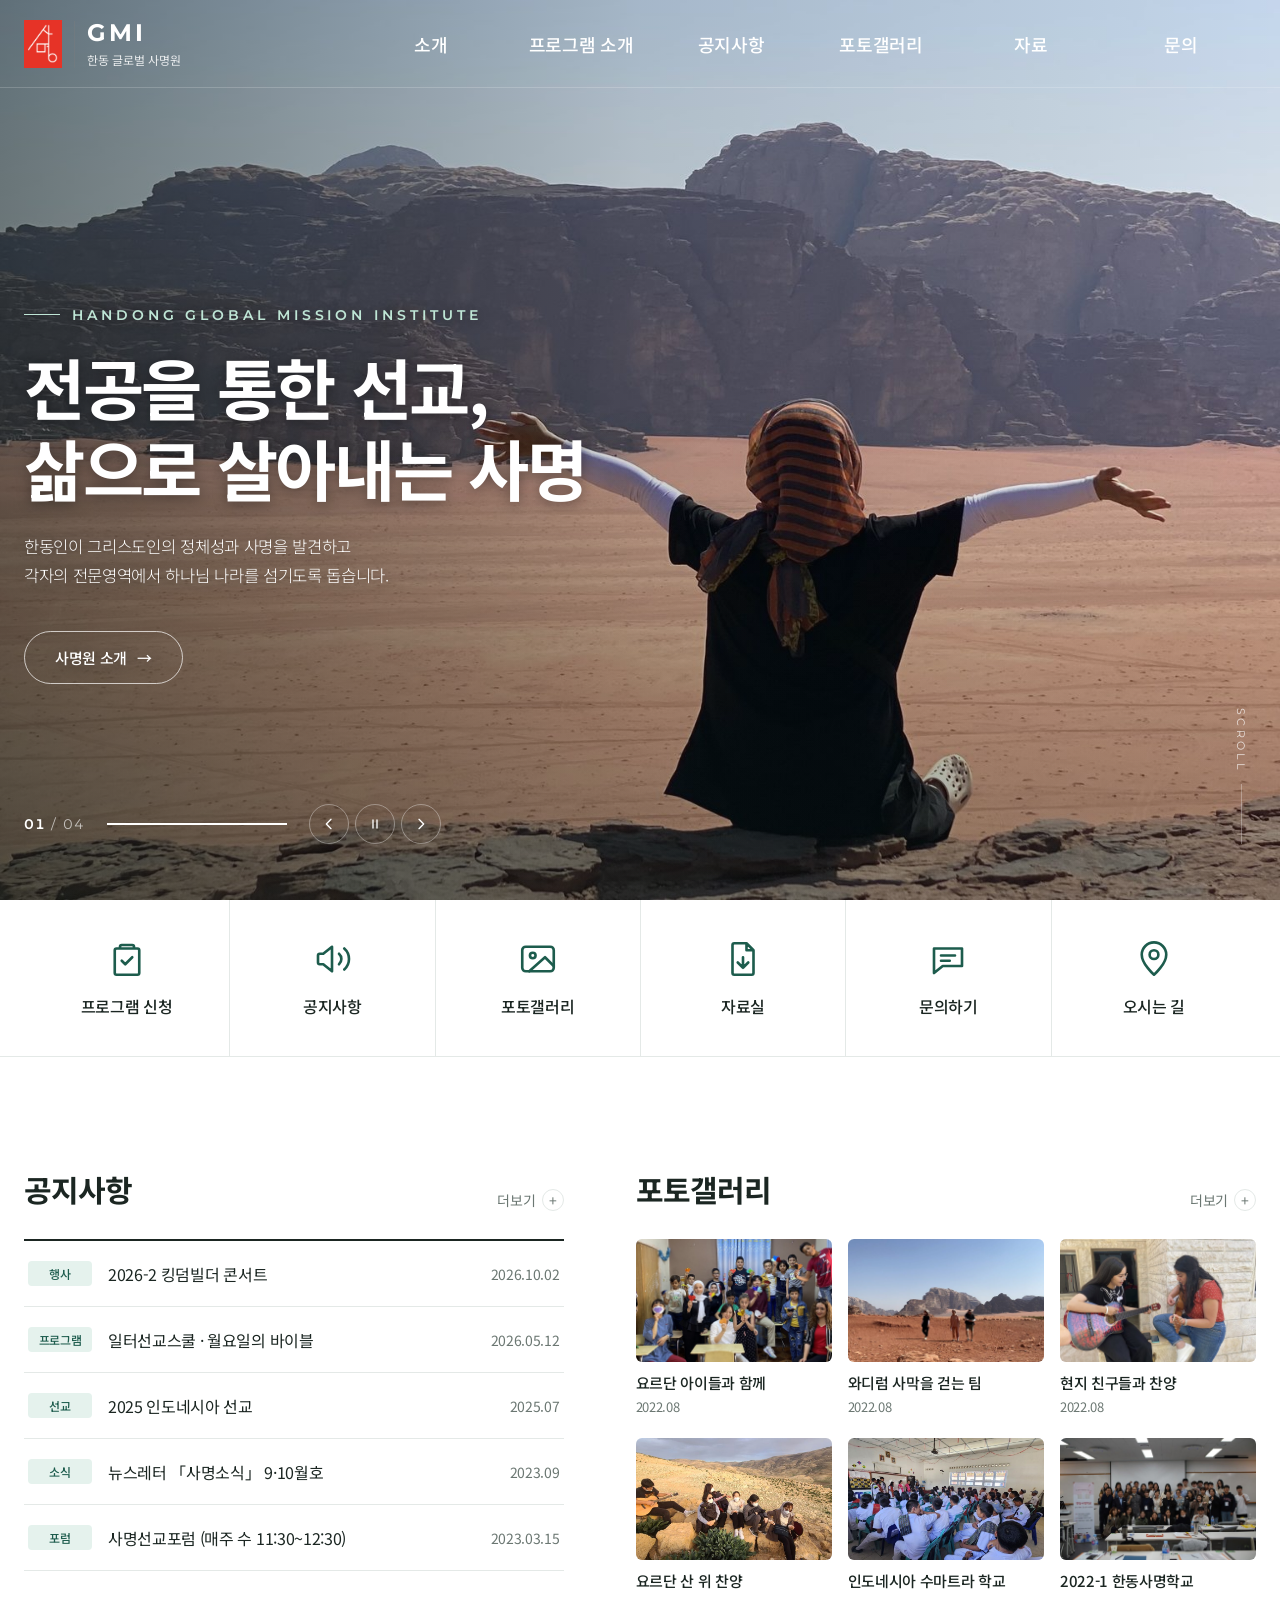
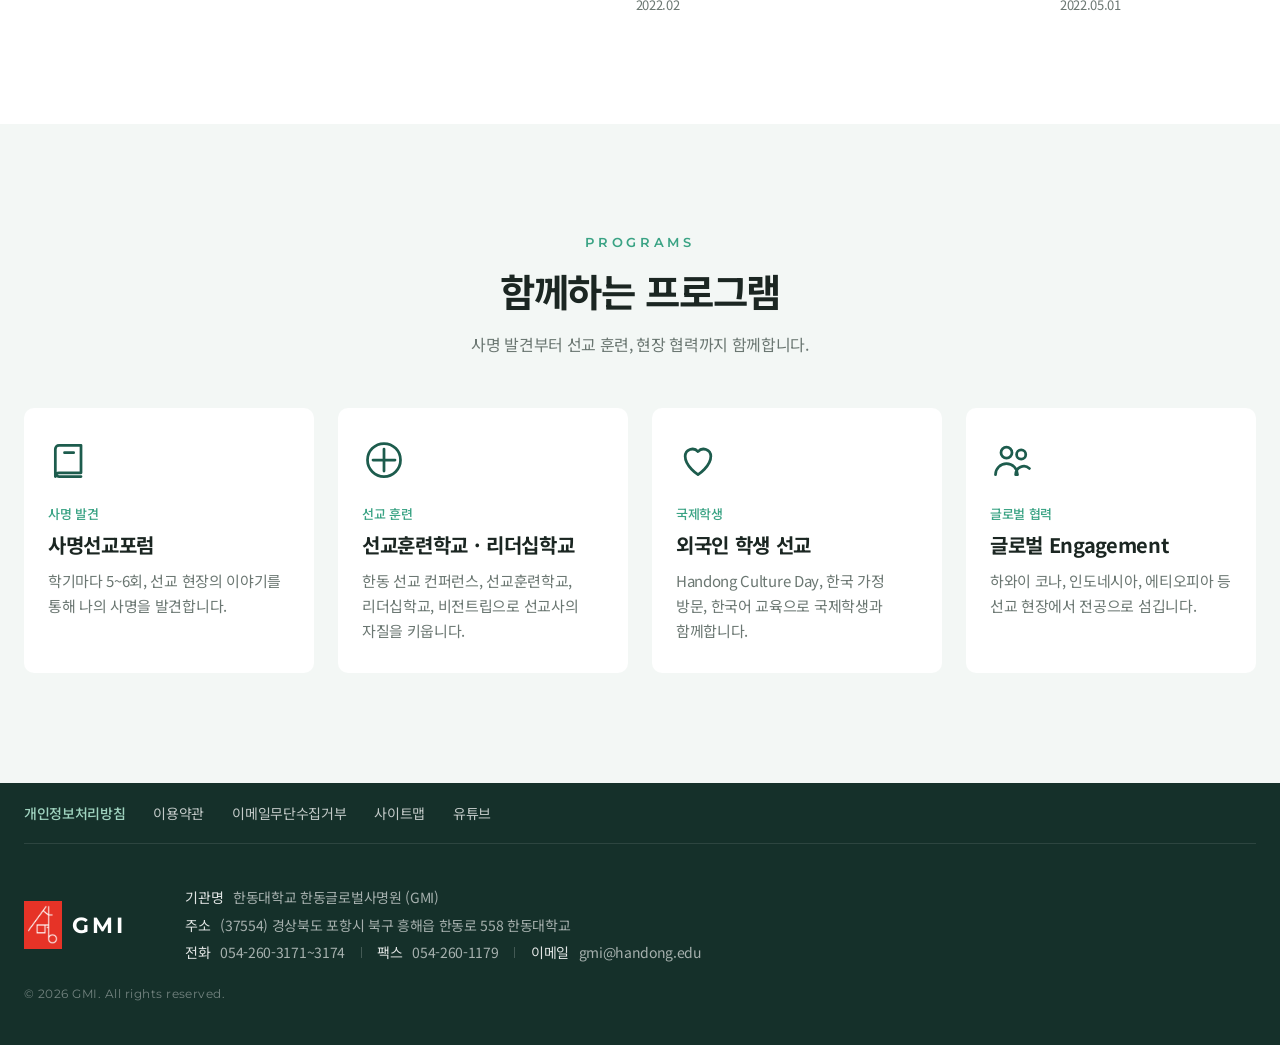
==== index.html @ 15f45683 "포토갤러리에 다양한 활동 사진 추가 - 새 앨범 7개: 2022 사명선교포럼(요르단·케냐·우크라이나 회차), 미션커피 오픈,   업무제휴 협약식, 한동순교자 기념공간 개관식, 제1" ====
<!DOCTYPE html>
<html lang="ko">
<head>
  <meta charset="UTF-8" />
  <meta name="viewport" content="width=device-width, initial-scale=1.0" />
  <title>한동 글로벌 사명원 GMI</title>
  <link rel="preconnect" href="https://fonts.googleapis.com" />
  <link href="https://fonts.googleapis.com/css2?family=Montserrat:wght@500;600;700&family=Noto+Sans+KR:wght@300;400;500;700;900&display=swap" rel="stylesheet" />
  <link rel="icon" type="image/png" href="images/favicon.png" />
  <link rel="stylesheet" href="css/style.css" />
</head>
<body>
  <!-- ===== 상단 헤더 / 메뉴 ===== -->
  <header class="header" id="header">
    <div class="inner header-inner">
      <a href="index.html" class="logo">
        <img class="logo-mark" src="images/logo.png" alt="GMI 로고" />
        <span class="logo-text">
          <strong>GMI</strong>
          <small>한동 글로벌 사명원</small>
        </span>
      </a>

      <nav class="gnb" id="gnb" aria-label="주 메뉴">
        <ul class="gnb-list">
          <li><a href="about.html">소개</a>
            <ul class="sub">
              <li><a href="about.html#greeting">인사말</a></li>
              <li><a href="about.html#purpose">GMI 목적</a></li>
              <li><a href="about.html#activity">GMI 활동</a></li>
              <li><a href="about.html#location">오시는 길</a></li>
            </ul>
          </li>
          <li><a href="index.html#programs">프로그램 소개</a>
            <ul class="sub">
              <li><a href="index.html#programs">프로그램 안내</a></li>
              <li><a href="#">연간 일정</a></li>
              <li><a href="#">신청 방법</a></li>
            </ul>
          </li>
          <li><a href="index.html#notice">공지사항</a>
            <ul class="sub">
              <li><a href="index.html#notice">공지사항</a></li>
              <li><a href="#">소식</a></li>
            </ul>
          </li>
          <li><a href="gallery.html">포토갤러리</a>
            <ul class="sub">
              <li><a href="gallery.html#field">선교 현장</a></li>
              <li><a href="gallery.html#school">훈련·학교</a></li>
              <li><a href="gallery.html#forum">포럼</a></li>
              <li><a href="gallery.html#event">행사·협력</a></li>
            </ul>
          </li>
          <li><a href="#">자료</a>
            <ul class="sub">
              <li><a href="#">자료실</a></li>
              <li><a href="#">서식 다운로드</a></li>
            </ul>
          </li>
          <li><a href="index.html#contact">문의</a>
            <ul class="sub">
              <li><a href="#">자주 묻는 질문</a></li>
              <li><a href="index.html#contact">문의하기</a></li>
            </ul>
          </li>
        </ul>
      </nav>

      <button class="menu-btn" id="menuBtn" aria-label="메뉴 열기" aria-expanded="false">
        <span></span><span></span><span></span>
      </button>
    </div>

    <!-- 메뉴에 마우스를 올리면 펼쳐지는 흰 배경 + 왼쪽 안내 문구 -->
    <div class="mega-bg">
      <div class="inner mega-inner">
        <div class="mega-intro">
          <p class="mega-eyebrow">GMI</p>
          <p class="mega-title">함께하는 공간,<br />함께 자라는 사람들</p>
        </div>
      </div>
    </div>
  </header>

  <!-- ===== 메인 슬라이드 =====
       사진을 바꾸려면 images/photos 폴더에 사진을 넣고
       data-bg 값을 사진 경로로 바꿔주세요. (예: images/photos/photo1.jpg)
       슬라이드를 추가하려면 <div class="slide"> ... </div> 블록을 복사하면 됩니다. -->
  <section class="hero" id="hero" aria-label="메인 이미지">
    <div class="slide active" data-bg="images/photos/hero-jordan-wadirum.jpg">
      <div class="inner slide-text">
        <p class="eyebrow">Handong Global Mission Institute</p>
        <h1>전공을 통한 선교,<br />삶으로 살아내는 사명</h1>
        <p class="lead">한동인이 그리스도인의 정체성과 사명을 발견하고 <br />각자의 전문영역에서 하나님 나라를 섬기도록 돕습니다.</p>
        <a href="about.html" class="btn">사명원 소개</a>
      </div>
    </div>
    <div class="slide" data-bg="images/photos/hero-jordan-deadsea.jpg">
      <div class="inner slide-text">
        <p class="eyebrow">Vision Trip</p>
        <h1>열방을 향해 걷는 걸음,<br />비전트립</h1>
        <p class="lead">각 나라의 선교 현장에서 <br />배우고 섬기며 사명을 확인합니다.</p>
        <a href="#programs" class="btn">프로그램 보기</a>
      </div>
    </div>
    <div class="slide slide--busy" data-bg="images/photos/hero-worship.jpg">
      <div class="inner slide-text">
        <p class="eyebrow">Prayer Movement</p>
        <h1>열방을 품고<br />기도하는 공동체</h1>
        <p class="lead">심야기도와 새벽기도, 연합기도회로 <br />캠퍼스에서 선교의 길을 엽니다.</p>
        <a href="#notice" class="btn">공지사항 보기</a>
      </div>
    </div>
    <div class="slide slide--busy" data-bg="images/photos/hero-jordan-kids-art.jpg">
      <div class="inner slide-text">
        <p class="eyebrow">Global Engagement</p>
        <h1>전공으로 섬기는<br />열방의 현장</h1>
        <p class="lead">하와이 코나, 인도네시아, 에티오피아 등 <br />선교 현장에서 배운 것을 나누고 섬깁니다.</p>
        <a href="#programs" class="btn">프로그램 보기</a>
      </div>
    </div>

    <div class="inner hero-controls">
      <span class="count"><b id="curNum">01</b> / <span id="totalNum">04</span></span>
      <div class="progress"><span id="progressBar"></span></div>
      <div class="ctrl-btns">
        <button id="prevBtn" aria-label="이전 슬라이드">
          <svg viewBox="0 0 24 24"><path d="M15 5l-7 7 7 7" /></svg>
        </button>
        <button id="pauseBtn" aria-label="일시정지">
          <svg class="ic-pause" viewBox="0 0 24 24"><path d="M9 6v12M15 6v12" /></svg>
          <svg class="ic-play" viewBox="0 0 24 24"><path d="M8 5l11 7-11 7z" /></svg>
        </button>
        <button id="nextBtn" aria-label="다음 슬라이드">
          <svg viewBox="0 0 24 24"><path d="M9 5l7 7-7 7" /></svg>
        </button>
      </div>
    </div>

    <div class="scroll-hint" aria-hidden="true"><span>SCROLL</span><i></i></div>
  </section>

  <main>
    <!-- ===== 1. 바로가기 ===== -->
    <section class="quick" aria-label="바로가기">
      <div class="inner">
        <ul class="quick-list">
          <li><a href="#">
            <svg viewBox="0 0 24 24"><path d="M9 4h6M9 4a1 1 0 0 0-1 1v1h8V5a1 1 0 0 0-1-1M8 6H6a1 1 0 0 0-1 1v13a1 1 0 0 0 1 1h12a1 1 0 0 0 1-1V7a1 1 0 0 0-1-1h-2M9 13l2 2 4-4" /></svg>
            <span>프로그램 신청</span></a></li>
          <li><a href="#notice">
            <svg viewBox="0 0 24 24"><path d="M4 10v4a1 1 0 0 0 1 1h2l5 4V5L7 9H5a1 1 0 0 0-1 1zM16 9a4 4 0 0 1 0 6M19 6a8 8 0 0 1 0 12" /></svg>
            <span>공지사항</span></a></li>
          <li><a href="gallery.html">
            <svg viewBox="0 0 24 24"><rect x="3" y="5" width="18" height="14" rx="2" /><circle cx="9" cy="10" r="1.6" /><path d="M21 16l-5-5-9 8" /></svg>
            <span>포토갤러리</span></a></li>
          <li><a href="#">
            <svg viewBox="0 0 24 24"><path d="M14 3H7a1 1 0 0 0-1 1v16a1 1 0 0 0 1 1h10a1 1 0 0 0 1-1V7zM14 3v4h4M12 11v6M9 14l3 3 3-3" /></svg>
            <span>자료실</span></a></li>
          <li><a href="#contact">
            <svg viewBox="0 0 24 24"><path d="M4 6h16v10H9l-5 4zM8 10h8M8 13h5" /></svg>
            <span>문의하기</span></a></li>
          <li><a href="about.html#location">
            <svg viewBox="0 0 24 24"><path d="M12 21s-7-6.2-7-11.5A7 7 0 0 1 19 9.5C19 14.8 12 21 12 21z" /><circle cx="12" cy="9.5" r="2.5" /></svg>
            <span>오시는 길</span></a></li>
        </ul>
      </div>
    </section>

    <!-- ===== 2. 공지사항 + 포토갤러리 =====
         공지사항은 실제 GMI 행사·프로그램입니다. 새 글은 맨 위에 추가하세요. -->
    <section class="section news">
      <div class="inner news-grid">
        <div class="board" id="notice">
          <div class="sec-head">
            <h2>공지사항</h2>
            <a href="#" class="more">더보기 <span aria-hidden="true">+</span></a>
          </div>
          <ul class="board-list">
            <li><a href="#">
              <span class="tag">행사</span>
              <span class="b-title">2026-2 킹덤빌더 콘서트</span>
              <time datetime="2026-10-02">2026.10.02</time></a></li>
            <li><a href="#">
              <span class="tag">프로그램</span>
              <span class="b-title">일터선교스쿨 · 월요일의 바이블</span>
              <time datetime="2026-05-12">2026.05.12</time></a></li>
            <li><a href="#">
              <span class="tag">선교</span>
              <span class="b-title">2025 인도네시아 선교</span>
              <time datetime="2025-07">2025.07</time></a></li>
            <li><a href="#">
              <span class="tag">소식</span>
              <span class="b-title">뉴스레터 「사명소식」 9·10월호</span>
              <time datetime="2023-09">2023.09</time></a></li>
            <li><a href="#">
              <span class="tag">포럼</span>
              <span class="b-title">사명선교포럼 (매주 수 11:30~12:30)</span>
              <time datetime="2023-03-15">2023.03.15</time></a></li>
          </ul>
        </div>

        <div class="gallery" id="gallery">
          <div class="sec-head">
            <h2>포토갤러리</h2>
            <a href="gallery.html" class="more">더보기 <span aria-hidden="true">+</span></a>
          </div>
          <ul class="gallery-grid">
            <li><a href="gallery.html#jordan-2022-summer">
              <div class="thumb"><img src="images/photos/gallery-jordan-hearts.jpg" alt="요르단 현지 아이들과 함께" /></div>
              <p>요르단 아이들과 함께</p><time datetime="2022-08">2022.08</time></a></li>
            <li><a href="gallery.html#jordan-2022-summer">
              <div class="thumb"><img src="images/photos/gallery-wadirum-walk.jpg" alt="요르단 와디럼 사막을 걷는 비전트립 팀" /></div>
              <p>와디럼 사막을 걷는 팀</p><time datetime="2022-08">2022.08</time></a></li>
            <li><a href="gallery.html#jordan-2022-summer">
              <div class="thumb"><img src="images/photos/gallery-jordan-friends.jpg" alt="요르단 현지 친구들과 기타 찬양" /></div>
              <p>현지 친구들과 찬양</p><time datetime="2022-08">2022.08</time></a></li>
            <li><a href="gallery.html#jordan-2022-winter">
              <div class="thumb"><img src="images/photos/gallery-jordan.jpg" alt="요르단 비전트립 산 위 찬양" /></div>
              <p>요르단 산 위 찬양</p><time datetime="2022-02">2022.02</time></a></li>
            <li><a href="gallery.html#indonesia-2024">
              <div class="thumb"><img src="images/photos/gallery-indonesia.jpg" alt="인도네시아 수마트라 학교 학생들" /></div>
              <p>인도네시아 수마트라 학교</p></a></li>
            <li><a href="gallery.html#mission-school-2022-1">
              <div class="thumb"><img src="images/photos/gallery-mission-school-2022.jpg" alt="2022-1 한동사명학교 단체사진" /></div>
              <p>2022-1 한동사명학교</p><time datetime="2022-05-01">2022.05.01</time></a></li>
          </ul>
        </div>
      </div>
    </section>

    <!-- ===== 3. 프로그램 소개 ===== -->
    <section class="section programs" id="programs">
      <div class="inner">
        <div class="sec-head center">
          <p class="sec-eyebrow">Programs</p>
          <h2>함께하는 프로그램</h2>
          <p class="sec-desc">사명 발견부터 선교 훈련, 현장 협력까지 함께합니다.</p>
        </div>
        <ul class="program-grid">
          <li><a href="#">
            <svg class="p-icon" viewBox="0 0 24 24" aria-hidden="true"><path d="M4 19V6a2 2 0 0 1 2-2h12v15H6a2 2 0 0 0-2 2zM4 19a2 2 0 0 0 2 2h12M9 8h5" /></svg>
            <div class="p-body">
              <span class="p-target">사명 발견</span>
              <h3>사명선교포럼</h3>
              <p>학기마다 5~6회, 선교 현장의 이야기를 통해 나의 사명을 발견합니다.</p>
            </div></a></li>
          <li><a href="#">
            <svg class="p-icon" viewBox="0 0 24 24" aria-hidden="true"><path d="M12 6v12M6 12h12" /><circle cx="12" cy="12" r="9" /></svg>
            <div class="p-body">
              <span class="p-target">선교 훈련</span>
              <h3>선교훈련학교 · 리더십학교</h3>
              <p>한동 선교 컨퍼런스, 선교훈련학교, 리더십학교, 비전트립으로 선교사의 자질을 키웁니다.</p>
            </div></a></li>
          <li><a href="#">
            <svg class="p-icon" viewBox="0 0 24 24" aria-hidden="true"><path d="M12 20s-7-4.5-7-10a4 4 0 0 1 7-2.6A4 4 0 0 1 19 10c0 5.5-7 10-7 10z" /></svg>
            <div class="p-body">
              <span class="p-target">국제학생</span>
              <h3>외국인 학생 선교</h3>
              <p>Handong Culture Day, 한국 가정 방문, 한국어 교육으로 국제학생과 함께합니다.</p>
            </div></a></li>
          <li><a href="#">
            <svg class="p-icon" viewBox="0 0 24 24" aria-hidden="true"><circle cx="9" cy="8" r="3" /><circle cx="17" cy="9" r="2.5" /><path d="M3 20a6 6 0 0 1 12 0M14 20a4.5 4.5 0 0 1 7.5-3.4" /></svg>
            <div class="p-body">
              <span class="p-target">글로벌 협력</span>
              <h3>글로벌 Engagement</h3>
              <p>하와이 코나, 인도네시아, 에티오피아 등 선교 현장에서 전공으로 섬깁니다.</p>
            </div></a></li>
        </ul>
      </div>
    </section>
  </main>

  <!-- ===== 4. 하단 정보 ===== -->
  <footer class="footer" id="contact">
    <div class="inner">
      <div class="footer-top">
        <ul class="footer-links">
          <li><a href="#"><b>개인정보처리방침</b></a></li>
          <li><a href="#">이용약관</a></li>
          <li><a href="#">이메일무단수집거부</a></li>
          <li><a href="#">사이트맵</a></li>
          <li><a href="https://www.youtube.com/channel/UCgSFm052-Du0BgyYuWyCRsQ" target="_blank" rel="noopener">유튜브</a></li>
        </ul>
      </div>
      <div class="footer-main">
        <div class="footer-brand">
          <img class="logo-mark" src="images/logo.png" alt="" />
          <strong>GMI</strong>
        </div>
        <address class="footer-info">
          <p><span>기관명</span> 한동대학교 한동글로벌사명원 (GMI)</p>
          <p><span>주소</span> (37554) 경상북도 포항시 북구 흥해읍 한동로 558 한동대학교</p>
          <p><span>전화</span> 054-260-3171~3174 <i></i> <span>팩스</span> 054-260-1179 <i></i> <span>이메일</span> gmi@handong.edu</p>
        </address>
      </div>
      <p class="copyright">© 2026 GMI. All rights reserved.</p>
    </div>
  </footer>

  <script src="js/main.js"></script>
</body>
</html>
---- css/style.css ----
/* =========================================================
   기본 색상 / 글꼴 (여기 값만 바꾸면 전체 디자인이 바뀝니다)
   ========================================================= */
:root {
  --primary: #1d5c4d;       /* 메인 초록 */
  --primary-light: #3aa384; /* 밝은 초록 (강조) */
  --ink: #1b2622;           /* 본문 글자 */
  --muted: #6b7772;         /* 흐린 글자 */
  --line: #e4e9e7;          /* 구분선 */
  --paper: #ffffff;         /* 배경 */
  --font: "Noto Sans KR", "Apple SD Gothic Neo", "Malgun Gothic", sans-serif;
  --font-en: "Montserrat", var(--font);
  --header-h: 88px;
  --ease: cubic-bezier(.22, .61, .36, 1);
}

* { margin: 0; padding: 0; box-sizing: border-box; }
html, body { background: var(--paper); }
html { scroll-behavior: smooth; }
/* 메뉴로 이동했을 때 제목이 고정 헤더에 가려지지 않게 */
#notice, #gallery, #programs { scroll-margin-top: calc(var(--header-h) + 24px); }
/* 소개 페이지는 목차 탭 높이만큼 더 띄움 */
.sub-page main > section[id], .album { scroll-margin-top: calc(var(--header-h) + 64px); }
body {
  font-family: var(--font); color: var(--ink);
  letter-spacing: -0.02em; word-break: keep-all;
  -webkit-font-smoothing: antialiased;
}
a { color: inherit; text-decoration: none; }
ul { list-style: none; }
button { font: inherit; color: inherit; cursor: pointer; border: 0; background: none; }
:focus-visible { outline: 2px solid var(--primary-light); outline-offset: 3px; }

.inner {
  max-width: 1400px; margin: 0 auto;
  padding-left: max(24px, env(safe-area-inset-left, 0px));
  padding-right: max(24px, env(safe-area-inset-right, 0px));
}

/* =========================================================
   헤더 : 처음엔 사진 위에 투명, 마우스를 올리거나 스크롤하면 흰색
   ========================================================= */
.header {
  position: fixed; top: 0; left: 0; right: 0; z-index: 100;
  color: #fff; transition: background .35s var(--ease), color .35s var(--ease);
}
.header::after {
  content: ""; position: absolute; left: 0; right: 0; bottom: 0; height: 1px;
  background: rgba(255,255,255,.18); transition: background .35s;
}
.header.solid, .header.open { background: var(--paper); color: var(--ink); }
.header.solid::after, .header.open::after { background: var(--line); }

.header-inner {
  position: relative; z-index: 2; height: var(--header-h);
  display: flex; align-items: center; justify-content: space-between;
}

/* 로고 */
.logo { position: relative; z-index: 3; display: flex; align-items: center; gap: 12px; flex-shrink: 0; }
.logo-mark { display: block; width: auto; height: 48px; flex-shrink: 0; }
.logo-text {
  display: flex; flex-direction: column; justify-content: center;
  padding-left: 12px; border-left: 1px solid currentColor; border-left-color: rgba(127,127,127,.35);
}
.logo-text strong {
  font-family: var(--font-en); font-size: 24px; font-weight: 700;
  letter-spacing: .12em; line-height: 1;
}
.header.solid .logo-text strong, .header.open .logo-text strong { color: var(--primary); }
.logo-text small { margin-top: 6px; font-size: 12px; font-weight: 400; letter-spacing: 0; opacity: .85; }

/* 주 메뉴 */
.gnb-list { display: flex; }
.gnb-list > li { position: relative; width: 150px; text-align: center; }
.gnb-list > li > a {
  position: relative; display: block; line-height: var(--header-h);
  font-size: 18px; font-weight: 500;
}
.gnb-list > li > a::after {
  content: ""; position: absolute; left: 50%; bottom: -1px; z-index: 1;
  width: 0; height: 2px; background: var(--primary-light);
  transform: translateX(-50%); transition: width .3s var(--ease);
}
.gnb-list > li:hover > a { color: var(--primary-light); }
.gnb-list > li:hover > a::after { width: 100%; }

/* 하위 메뉴 */
.sub {
  position: absolute; top: var(--header-h); left: 0; right: 0;
  height: 270px; padding: 34px 0 0; display: flex; flex-direction: column; gap: 4px;
  opacity: 0; visibility: hidden;
  /* 흰 배경(.mega-bg)과 같은 속도로 위에서부터 펼쳐지게 잘라서, 선이 배경 밖으로 튀어나오지 않게 함 */
  clip-path: inset(0 0 100% 0);
  transition: clip-path .35s var(--ease), opacity .2s, visibility 0s .35s;
}
.gnb-list > li + li .sub { border-left: 1px solid var(--line); }
.sub a {
  display: inline-block; padding: 6px 0; font-size: 15px; color: var(--muted);
  transition: color .2s;
}
.sub a:hover { color: var(--primary); font-weight: 500; }
.header.open .sub {
  opacity: 1; visibility: visible; clip-path: inset(0);
  transition: clip-path .35s var(--ease), opacity .3s .1s, visibility 0s;
}

.mega-bg {
  position: absolute; top: var(--header-h); left: 0; right: 0;
  height: 0; overflow: hidden; background: var(--paper);
  box-shadow: 0 20px 30px -20px rgba(16, 40, 33, .18);
  transition: height .35s var(--ease);
}
.header.open .mega-bg { height: 270px; }
.mega-inner { height: 270px; display: flex; align-items: flex-start; }
.mega-intro { padding-top: 34px; }
.mega-eyebrow { font-family: var(--font-en); font-size: 12px; font-weight: 600; letter-spacing: .25em; color: var(--primary-light); }
.mega-title { margin-top: 12px; font-size: 22px; font-weight: 700; line-height: 1.45; color: var(--ink); }

/* 모바일 메뉴 버튼 */
.menu-btn { display: none; position: relative; width: 28px; height: 20px; }
.menu-btn span {
  position: absolute; left: 0; width: 100%; height: 2px; border-radius: 2px;
  background: currentColor; transition: transform .3s var(--ease), opacity .2s, top .3s var(--ease);
}
.menu-btn span:nth-child(1) { top: 0; }
.menu-btn span:nth-child(2) { top: 9px; }
.menu-btn span:nth-child(3) { top: 18px; }

/* =========================================================
   메인 슬라이드
   ========================================================= */
.hero {
  position: relative; height: 100vh; height: 100svh; min-height: 600px;
  overflow: hidden; background: #14211d; color: #fff;
}
.slide {
  position: absolute; inset: 0; display: flex; align-items: center;
  opacity: 0; visibility: hidden;
  transition: opacity 1.2s var(--ease), visibility 1.2s;
}
.slide.active { opacity: 1; visibility: visible; z-index: 1; }
/* 사진: 천천히 확대되는 효과 */
.slide-bg {
  position: absolute; inset: 0; background-size: cover; background-position: center;
  transform: scale(1.12); transition: transform 7s linear;
}
.slide.active .slide-bg { transform: scale(1); }
/* 글자가 잘 보이도록 왼쪽을 어둡게 */
.slide::before {
  content: ""; position: absolute; inset: 0; z-index: 1;
  background:
    linear-gradient(90deg, rgba(10,24,20,.5) 0%, rgba(10,24,20,.14) 50%, rgba(10,24,20,0) 100%),
    linear-gradient(0deg, rgba(10,24,20,.35) 0%, rgba(10,24,20,0) 55%);
}

/* 사람이 많은 사진: 글자 쪽(왼쪽)을 조금 더 어둡게 */
.slide--busy::before {
  background: linear-gradient(90deg, rgba(10,24,20,.82) 0%, rgba(10,24,20,.55) 45%, rgba(10,24,20,.1) 80%);
}
.slide-text { position: relative; z-index: 2; width: 100%; padding-top: 80px; text-shadow: 0 2px 14px rgba(0,0,0,.4); }
.slide-text > * { opacity: 0; transform: translateY(24px); transition: opacity .9s var(--ease), transform .9s var(--ease); }
.slide.active .slide-text > * { opacity: 1; transform: none; }
.slide.active .slide-text > :nth-child(1) { transition-delay: .35s; }
.slide.active .slide-text > :nth-child(2) { transition-delay: .5s; }
.slide.active .slide-text > :nth-child(3) { transition-delay: .65s; }
.slide.active .slide-text > :nth-child(4) { transition-delay: .8s; }

.eyebrow {
  display: inline-flex; align-items: center; gap: 12px;
  font-family: var(--font-en); font-size: 14px; font-weight: 600;
  letter-spacing: .28em; text-transform: uppercase; color: #bfe6d6;
}
.eyebrow::before { content: ""; width: 36px; height: 1px; background: currentColor; }
.slide-text h1 {
  margin-top: 22px; font-size: clamp(36px, 5.2vw, 72px);
  font-weight: 700; line-height: 1.22; letter-spacing: -0.035em;
  text-wrap: balance;
}
.lead { margin-top: 24px; font-size: clamp(15px, 1.3vw, 19px); font-weight: 300; line-height: 1.75; opacity: .92; }
.btn {
  display: inline-flex; align-items: center; gap: 10px; margin-top: 40px;
  padding: 15px 30px; border: 1px solid rgba(255,255,255,.7); border-radius: 999px;
  font-size: 15px; font-weight: 500; transition: background .3s, color .3s, border-color .3s;
}
.btn::after { content: "→"; transition: transform .3s var(--ease); }
.btn:hover { background: #fff; color: var(--primary); border-color: #fff; }
.btn:hover::after { transform: translateX(4px); }

/* 슬라이드 조작 (번호 / 진행바 / 버튼) */
.hero-controls {
  position: absolute; left: 0; right: 0; bottom: 56px; z-index: 3;
  display: flex; align-items: center; gap: 22px;
}
.count { font-family: var(--font-en); font-size: 14px; letter-spacing: .08em; color: rgba(255,255,255,.65); font-variant-numeric: tabular-nums; }
.count b { color: #fff; font-weight: 600; }
.progress { width: 180px; height: 2px; background: rgba(255,255,255,.3); overflow: hidden; }
.progress span { display: block; width: 0; height: 100%; background: #fff; }
.ctrl-btns { display: flex; gap: 6px; }
.ctrl-btns button {
  width: 40px; height: 40px; border-radius: 50%; display: grid; place-items: center;
  border: 1px solid rgba(255,255,255,.35); transition: background .25s, border-color .25s;
}
.ctrl-btns button:hover { background: rgba(255,255,255,.15); border-color: #fff; }
.ctrl-btns svg { width: 16px; height: 16px; fill: none; stroke: #fff; stroke-width: 2; stroke-linecap: round; stroke-linejoin: round; }
.ctrl-btns .ic-play { fill: #fff; stroke: none; display: none; }
#pauseBtn.paused .ic-pause { display: none; }
#pauseBtn.paused .ic-play { display: block; }

.scroll-hint {
  position: absolute; right: max(32px, env(safe-area-inset-right, 0px)); bottom: 56px; z-index: 3;
  display: flex; flex-direction: column; align-items: center; gap: 12px;
  font-family: var(--font-en); font-size: 11px; letter-spacing: .3em; color: rgba(255,255,255,.75);
}
.scroll-hint span { writing-mode: vertical-rl; }
.scroll-hint i { position: relative; width: 1px; height: 60px; background: rgba(255,255,255,.3); overflow: hidden; }
.scroll-hint i::after {
  content: ""; position: absolute; left: 0; top: -100%; width: 100%; height: 100%;
  background: #fff; animation: drop 2s var(--ease) infinite;
}
@keyframes drop { to { top: 100%; } }


/* =========================================================
   공통: 섹션 제목
   ========================================================= */
.section { padding-block: 110px; }
.sec-head { display: flex; align-items: flex-end; justify-content: space-between; gap: 16px; margin-bottom: 28px; }
.sec-head h2 { font-size: 30px; font-weight: 700; letter-spacing: -0.03em; }
.sec-head.center { flex-direction: column; align-items: center; text-align: center; gap: 0; margin-bottom: 52px; }
.sec-head.center h2 { font-size: clamp(28px, 3vw, 40px); margin-top: 12px; }
.sec-eyebrow { font-family: var(--font-en); font-size: 13px; font-weight: 600; letter-spacing: .28em; text-transform: uppercase; color: var(--primary-light); }
.sec-desc { margin-top: 14px; font-size: 16px; color: var(--muted); }
.more {
  display: inline-flex; align-items: center; gap: 6px; flex-shrink: 0;
  font-size: 14px; color: var(--muted); transition: color .2s;
}
.more span { display: grid; place-items: center; width: 22px; height: 22px; border: 1px solid var(--line); border-radius: 50%; font-size: 14px; transition: .25s; }
.more:hover { color: var(--primary); }
.more:hover span { background: var(--primary); border-color: var(--primary); color: #fff; }

.thumb { position: relative; overflow: hidden; background: var(--line); }
.thumb img { display: block; width: 100%; height: 100%; object-fit: cover; transition: transform .6s var(--ease); }
a:hover .thumb img { transform: scale(1.06); }

/* =========================================================
   1. 바로가기
   ========================================================= */
.quick { border-bottom: 1px solid var(--line); }
.quick-list { display: grid; grid-template-columns: repeat(6, 1fr); }
.quick-list li + li { border-left: 1px solid var(--line); }
.quick-list a {
  display: flex; flex-direction: column; align-items: center; gap: 14px;
  padding-block: 38px; font-size: 16px; font-weight: 500; transition: color .25s, background .25s;
}
.quick-list svg {
  width: 42px; height: 42px; fill: none; stroke: var(--primary); stroke-width: 1.5;
  stroke-linecap: round; stroke-linejoin: round; transition: transform .3s var(--ease), stroke .25s;
}
.quick-list a:hover { background: #f3f8f6; color: var(--primary); }
.quick-list a:hover svg { transform: translateY(-4px); stroke: var(--primary-light); }

/* =========================================================
   2. 공지사항 + 포토갤러리
   ========================================================= */
.news-grid { display: grid; grid-template-columns: 1fr 1.15fr; gap: 72px; }
.news-grid > * { min-width: 0; }
.board-list { border-top: 2px solid var(--ink); }
.board-list a {
  display: flex; align-items: center; gap: 16px;
  padding: 20px 4px; border-bottom: 1px solid var(--line); transition: background .2s;
}
.board-list a:hover { background: #f6f9f8; }
.board-list a:hover .b-title { color: var(--primary); }
.tag {
  flex-shrink: 0; min-width: 64px; padding: 4px 10px; border-radius: 4px; text-align: center;
  font-size: 12px; font-weight: 500; color: var(--primary); background: #e5f2ed;
}
.b-title { flex: 1; min-width: 0; font-size: 16px; white-space: nowrap; overflow: hidden; text-overflow: ellipsis; transition: color .2s; }
.board-list time, .gallery-grid time { flex-shrink: 0; font-size: 14px; color: var(--muted); font-variant-numeric: tabular-nums; }

.gallery-grid { display: grid; grid-template-columns: repeat(3, 1fr); gap: 22px 16px; }
.gallery-grid .thumb { aspect-ratio: 16 / 10; border-radius: 6px; max-width: 100%; }
.gallery-grid p { margin-top: 10px; font-size: 15px; font-weight: 500; white-space: nowrap; overflow: hidden; text-overflow: ellipsis; }
.gallery-grid time { display: block; margin-top: 4px; font-size: 13px; }

/* =========================================================
   3. 프로그램 소개
   ========================================================= */
.programs { background: #f3f7f5; }
.program-grid { display: grid; grid-template-columns: repeat(4, 1fr); gap: 24px; }
.program-grid a {
  display: flex; flex-direction: column; height: 100%;
  background: var(--paper); border-radius: 10px; overflow: hidden;
  transition: transform .35s var(--ease), box-shadow .35s var(--ease);
}
.program-grid a:hover { transform: translateY(-6px); box-shadow: 0 18px 36px -18px rgba(16, 40, 33, .28); }
.p-icon { width: 44px; height: 44px; margin: 30px 24px 0; fill: none; stroke: var(--primary); stroke-width: 1.5; stroke-linecap: round; stroke-linejoin: round; }
.p-body { padding: 18px 24px 30px; }
.p-target { font-size: 13px; font-weight: 500; color: var(--primary-light); }
.p-body h3 { margin-top: 6px; font-size: 20px; font-weight: 700; }
.p-body p { margin-top: 10px; font-size: 15px; line-height: 1.65; color: var(--muted); }

/* =========================================================
   4. 하단 정보
   ========================================================= */
.footer { background: #15302a; color: rgba(255,255,255,.62); font-size: 14px; }
.footer-top { border-bottom: 1px solid rgba(255,255,255,.1); }
.footer-links { display: flex; flex-wrap: wrap; gap: 8px 28px; padding-block: 20px; }
.footer-links a { color: rgba(255,255,255,.75); transition: color .2s; }
.footer-links a:hover { color: #fff; }
.footer-links b { color: #9fd3bf; font-weight: 500; }
.footer-main { display: flex; gap: 60px; padding-block: 40px 20px; }
.footer-brand { display: flex; align-items: center; gap: 10px; flex-shrink: 0; color: #fff; }
.footer-brand strong { font-family: var(--font-en); font-size: 22px; letter-spacing: .12em; }
.footer-info { font-style: normal; line-height: 1.95; }
.footer-info span { color: rgba(255,255,255,.88); margin-right: 6px; }
.footer-info i { display: inline-block; width: 1px; height: 11px; margin: 0 12px; background: rgba(255,255,255,.2); }
.copyright { padding-block: 0 44px; font-family: var(--font-en); font-size: 12px; letter-spacing: .04em; color: rgba(255,255,255,.4); }


/* =========================================================
   하위 페이지 공통 (소개 등)
   ========================================================= */
.sub-visual {
  position: relative; display: flex; align-items: flex-end;
  height: 420px; padding-bottom: 64px; color: #fff;
  background: #1b2622 center 55% / cover no-repeat;
}
.sub-visual::before {
  content: ""; position: absolute; inset: 0;
  background: linear-gradient(0deg, rgba(10,24,20,.7) 0%, rgba(10,24,20,.25) 60%, rgba(10,24,20,.35) 100%);
}
.sub-visual .inner { position: relative; width: 100%; }
.sub-visual h1 { margin-top: 14px; font-size: clamp(32px, 4vw, 52px); font-weight: 700; letter-spacing: -0.03em; }
.breadcrumb { margin-top: 14px; font-size: 14px; opacity: .8; }
.breadcrumb a:hover { text-decoration: underline; }

.sub-tabs { position: sticky; top: var(--header-h); z-index: 50; background: var(--paper); border-bottom: 1px solid var(--line); }
.sub-tabs .inner { display: flex; justify-content: center; gap: 8px; }
.sub-tabs a {
  position: relative; padding: 18px 22px; font-size: 16px; font-weight: 500; color: var(--muted);
  transition: color .2s;
}
.sub-tabs a::after {
  content: ""; position: absolute; left: 22px; right: 22px; bottom: -1px; height: 2px;
  background: var(--primary); transform: scaleX(0); transition: transform .3s var(--ease);
}
.sub-tabs a:hover, .sub-tabs a.on { color: var(--primary); }
.sub-tabs a.on::after { transform: scaleX(1); }

/* 인사말 */
.greeting-grid { display: grid; grid-template-columns: 1fr 2fr; gap: 80px; }
.greeting-quote { margin-top: 32px; padding-left: 18px; border-left: 3px solid var(--primary-light); font-size: 18px; line-height: 1.7; color: var(--primary); font-weight: 500; }
.greeting-body p { font-size: 17px; line-height: 1.95; color: #3a4541; }
.greeting-body p + p { margin-top: 22px; }
.greeting-body .greeting-sign { margin-top: 40px; text-align: right; font-size: 16px; color: var(--ink); }
.greeting-sign strong { margin-left: 6px; font-size: 20px; letter-spacing: .1em; }

/* 소개 페이지 공통 제목: 왼쪽 제목 + 오른쪽 내용 */
.about-row { display: grid; grid-template-columns: 1fr 2fr; gap: 80px; }
.about-title { position: relative; padding-top: 18px; font-size: clamp(26px, 2.6vw, 34px); font-weight: 700; letter-spacing: -0.03em; }
.about-title::before { content: ""; position: absolute; left: 0; top: 0; width: 28px; height: 3px; background: var(--primary); }
.about-note { margin-top: 20px; font-size: 15px; line-height: 1.8; color: var(--muted); }
.about-lead { padding-top: 18px; font-size: 19px; line-height: 1.8; color: #3a4541; }
.about-lead strong { color: var(--primary); font-weight: 700; }

/* GMI 목적: 번호 목록 */
.purpose { background: #f3f7f5; }
.purpose-list { counter-reset: p; list-style: none; border-top: 1px solid var(--ink); }
.purpose-list li {
  counter-increment: p; display: flex; gap: 28px; align-items: baseline;
  padding: 24px 4px; border-bottom: 1px solid #d5ddda; font-size: 19px; font-weight: 500; line-height: 1.6;
}
.purpose-list li::before {
  content: counter(p); flex-shrink: 0; width: 22px;
  font-family: var(--font-en); font-size: 16px; font-weight: 600; color: var(--primary-light);
}

/* GMI 활동: 사진 + 글 */
.act { display: grid; grid-template-columns: 1.1fr 1fr; gap: 64px; align-items: center; margin-top: 80px; }
.act--reverse { grid-template-columns: 1fr 1.1fr; }
.act--reverse figure { order: 2; }
.act figure img { display: block; width: 100%; aspect-ratio: 4 / 3; object-fit: cover; border-radius: 4px; }
.act figcaption { margin-top: 10px; font-size: 13px; color: var(--muted); }
.act h3 { font-size: 24px; font-weight: 700; }
.act-text > p { margin-top: 14px; font-size: 16px; line-height: 1.85; color: #3a4541; }
.act ul { margin-top: 24px; border-top: 1px solid var(--line); }
.act li { padding: 13px 0; border-bottom: 1px solid var(--line); font-size: 15px; line-height: 1.6; color: #3a4541; }

/* 오시는 길 */
.location { background: #f3f7f5; }
.location-grid { display: grid; grid-template-columns: 1fr 1.4fr; gap: 60px; align-items: center; }
.location-info dl { display: grid; grid-template-columns: 64px 1fr; gap: 14px 16px; margin-top: 32px; font-size: 16px; line-height: 1.6; }
.location-info dt { font-weight: 700; color: var(--primary); }
.location-info dd a:hover { text-decoration: underline; }
.map-links { display: flex; flex-wrap: wrap; gap: 10px; margin-top: 8px; }
.btn-line { border-color: var(--primary); color: var(--primary); }
.btn-line:hover { background: var(--primary); color: #fff; border-color: var(--primary); }
.map { aspect-ratio: 4 / 3; border-radius: 12px; overflow: hidden; background: var(--line); }
.map iframe { display: block; width: 100%; height: 100%; border: 0; }


/* =========================================================
   포토갤러리 페이지
   ========================================================= */
.gallery-page { padding-top: 72px; }
.album + .album { margin-top: 88px; }
.album[hidden] { display: none; }
.album-head { display: flex; align-items: baseline; justify-content: space-between; gap: 16px; flex-wrap: wrap; padding-bottom: 16px; margin-bottom: 20px; border-bottom: 1px solid var(--ink); }
.album-head h2 { font-size: 24px; font-weight: 700; letter-spacing: -0.03em; }
.album-head p { display: flex; flex-wrap: wrap; gap: 4px 0; font-size: 14px; color: var(--muted); }
.album-head p > * + *::before { content: "·"; margin: 0 8px; color: #c4ccc9; }
.album-cat { color: var(--primary); font-weight: 500; }
.album-grid { display: grid; grid-template-columns: repeat(4, 1fr); gap: 10px; }
.album-grid a { display: block; overflow: hidden; border-radius: 4px; background: var(--line); }
.album-grid img { display: block; width: 100%; aspect-ratio: 4 / 3; object-fit: cover; transition: transform .5s var(--ease), opacity .3s; }
.album-grid a:hover img { transform: scale(1.04); opacity: .92; }

.lightbox {
  position: fixed; inset: 0; z-index: 200; display: flex; align-items: center; justify-content: center;
  background: rgba(8, 14, 12, .94); color: #fff;
}
.lightbox[hidden] { display: none; }
.lightbox figure { max-width: min(1200px, 88vw); }
.lightbox img { display: block; max-width: 100%; max-height: 80vh; margin: 0 auto; object-fit: contain; }
.lightbox figcaption { display: flex; flex-wrap: wrap; gap: 6px 14px; align-items: baseline; margin-top: 14px; font-size: 15px; }
.lb-cap { opacity: .8; }
.lb-count { margin-left: auto; font-family: var(--font-en); font-size: 13px; opacity: .6; }
.lb-close { position: absolute; top: 16px; right: 20px; font-size: 40px; line-height: 1; color: #fff; opacity: .8; }
.lb-prev, .lb-next { position: absolute; top: 50%; transform: translateY(-50%); width: 52px; height: 52px; border-radius: 50%; border: 1px solid rgba(255,255,255,.35); }
.lb-prev { left: 24px; } .lb-next { right: 24px; }
.lb-prev svg, .lb-next svg { width: 22px; height: 22px; fill: none; stroke: #fff; stroke-width: 2; }
.lb-close:hover, .lb-prev:hover, .lb-next:hover { opacity: 1; background: rgba(255,255,255,.08); }

/* =========================================================
   태블릿 / 모바일
   ========================================================= */
@media (max-width: 1200px) {
  .gnb-list > li { width: 124px; }
  .gnb-list > li > a { font-size: 16px; }
}

@media (max-width: 1024px) {
  :root { --header-h: 68px; }
  .mega-bg { display: none; }
  .menu-btn { display: block; z-index: 3; }
  .logo-mark { height: 40px; }
  .logo-text strong { font-size: 20px; }
  .logo-text small { font-size: 11px; }

  .gnb {
    position: fixed; inset: 0; z-index: 1;
    padding: calc(var(--header-h) + 12px) 0 40px;
    background: var(--paper); color: var(--ink);
    overflow-y: auto; opacity: 0; visibility: hidden;
    transition: opacity .3s var(--ease), visibility .3s;
  }
  .header.mobile-open { color: var(--ink); }
  .header.mobile-open .logo-text strong { color: var(--primary); }
  .header.mobile-open .gnb { opacity: 1; visibility: visible; }
  .gnb-list { flex-direction: column; padding: 0 24px; }
  .gnb-list > li { width: 100%; text-align: left; border-bottom: 1px solid var(--line); }
  .gnb-list > li > a {
    line-height: 64px; font-size: 20px; font-weight: 700;
    display: flex; justify-content: space-between; align-items: center;
  }
  .gnb-list > li > a::after {
    content: "+"; position: static; width: auto; height: auto; background: none;
    transform: none; font-weight: 300; font-size: 24px; color: var(--muted); transition: transform .3s;
  }
  .gnb-list > li.expanded > a { color: var(--primary); }
  .gnb-list > li.expanded > a::after { transform: rotate(45deg); color: var(--primary); }
  .gnb-list > li:hover > a::after { width: auto; }
  .sub {
    position: static; display: none; height: auto; padding: 0 0 18px 4px;
    opacity: 1; visibility: visible; clip-path: none; border: 0 !important;
  }
  .gnb-list > li.expanded .sub { display: flex; }
  .sub a { font-size: 16px; }

  .header.mobile-open .menu-btn span:nth-child(1) { top: 9px; transform: rotate(45deg); }
  .header.mobile-open .menu-btn span:nth-child(2) { opacity: 0; }
  .header.mobile-open .menu-btn span:nth-child(3) { top: 9px; transform: rotate(-45deg); }

  .slide-text { padding-top: 40px; }
  .slide::before { background: rgba(10,24,20,.38); }
  .slide--busy::before { background: rgba(10,24,20,.6); }
  .btn { margin-top: 32px; padding: 13px 24px; font-size: 14px; }
  .hero-controls { bottom: 36px; gap: 16px; }
  .progress { width: 90px; }
  .scroll-hint { display: none; }

  .section { padding-block: 72px; }
  .quick-list { grid-template-columns: repeat(3, 1fr); }
  .quick-list li:nth-child(4) { border-left: 0; }
  .quick-list li:nth-child(n+4) { border-top: 1px solid var(--line); }
  .quick-list a { padding-block: 26px; font-size: 14px; gap: 10px; }
  .quick-list svg { width: 34px; height: 34px; }
  .news-grid { grid-template-columns: 1fr; gap: 64px; }
  .program-grid { grid-template-columns: repeat(2, 1fr); gap: 16px; }
  .footer-main { flex-direction: column; gap: 20px; }

  .sub-visual { height: 300px; padding-bottom: 40px; }
  .sub-tabs .inner { justify-content: flex-start; overflow-x: auto; gap: 0; scrollbar-width: none; }
  .sub-tabs a { flex-shrink: 0; padding: 14px 16px; font-size: 15px; }
  .sub-tabs a::after { left: 16px; right: 16px; }
  .greeting-grid { grid-template-columns: 1fr; gap: 32px; }
  .about-row { grid-template-columns: 1fr; gap: 28px; }
  .album-grid { grid-template-columns: repeat(3, 1fr); }
  .gallery-page { padding-top: 48px; }
  .album + .album { margin-top: 64px; }
  .act { grid-template-columns: 1fr; gap: 24px; margin-top: 56px; }
  .act--reverse { grid-template-columns: 1fr; }
  .act--reverse figure { order: 0; }
  .location-grid { grid-template-columns: 1fr; gap: 32px; }
}

@media (max-width: 480px) {
  .sec-head h2 { font-size: 24px; }
  .b-title { font-size: 15px; }
  .board-list time { display: none; }
  .gallery-grid { grid-template-columns: repeat(2, 1fr); gap: 20px 12px; }
  .gallery-grid p { font-size: 14px; }
  .program-grid { gap: 12px; }
  .p-icon { width: 36px; height: 36px; margin: 20px 14px 0; }
  .p-body { padding: 12px 14px 20px; }
  .p-body h3 { font-size: 16px; }
  .p-body p { font-size: 13px; }
  .footer-info i { display: block; width: 0; height: 0; margin: 0; }
  .lead br { display: none; }
  .ctrl-btns button { width: 36px; height: 36px; }
  .greeting-body p { font-size: 16px; }
  .greeting-quote br { display: none; }
  .purpose-list li { gap: 16px; font-size: 17px; padding: 20px 2px; }
  .album-grid { grid-template-columns: repeat(2, 1fr); gap: 6px; }
  .album-head h2 { font-size: 20px; }
  .lb-prev, .lb-next { top: auto; bottom: 20px; transform: none; width: 44px; height: 44px; }
  .lightbox figure { max-width: 94vw; }
  .about-lead { font-size: 17px; }
}

@media (prefers-reduced-motion: reduce) {
  *, *::before, *::after { transition-duration: .01ms !important; animation: none !important; }
}
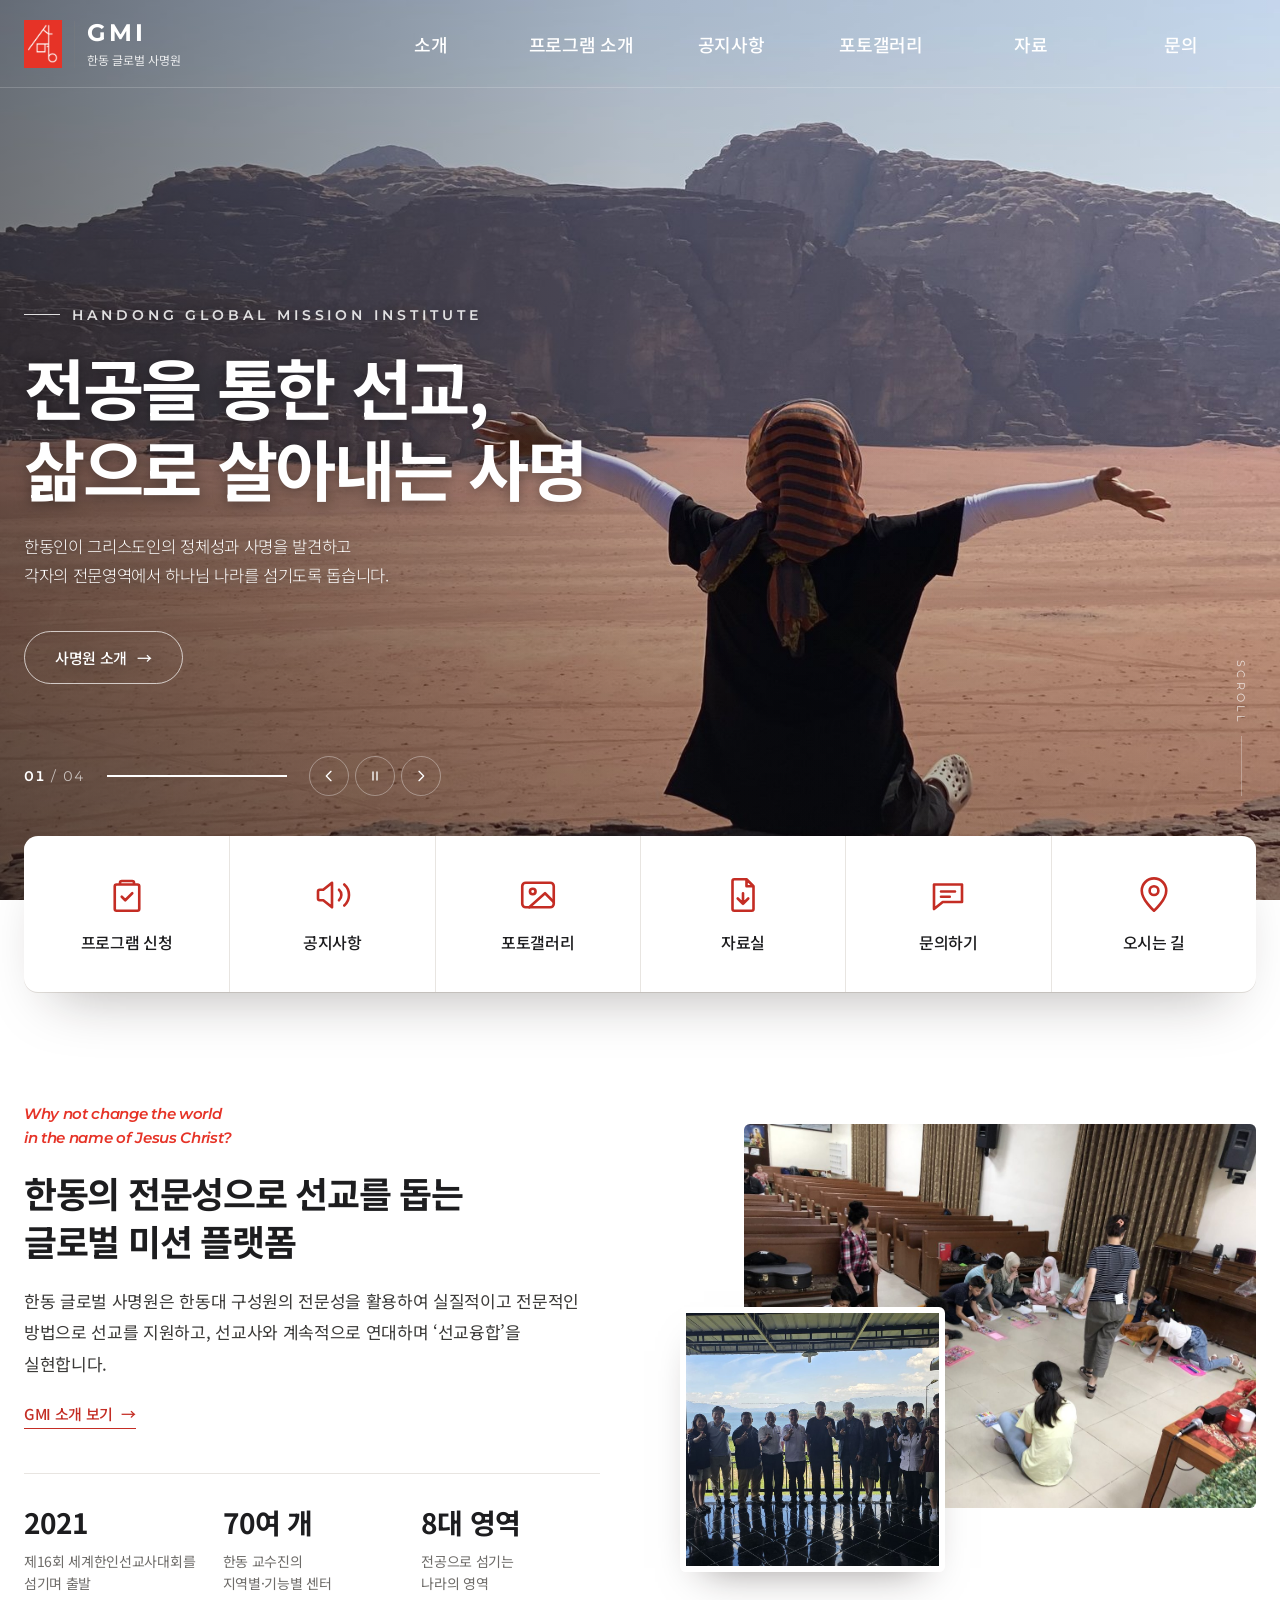
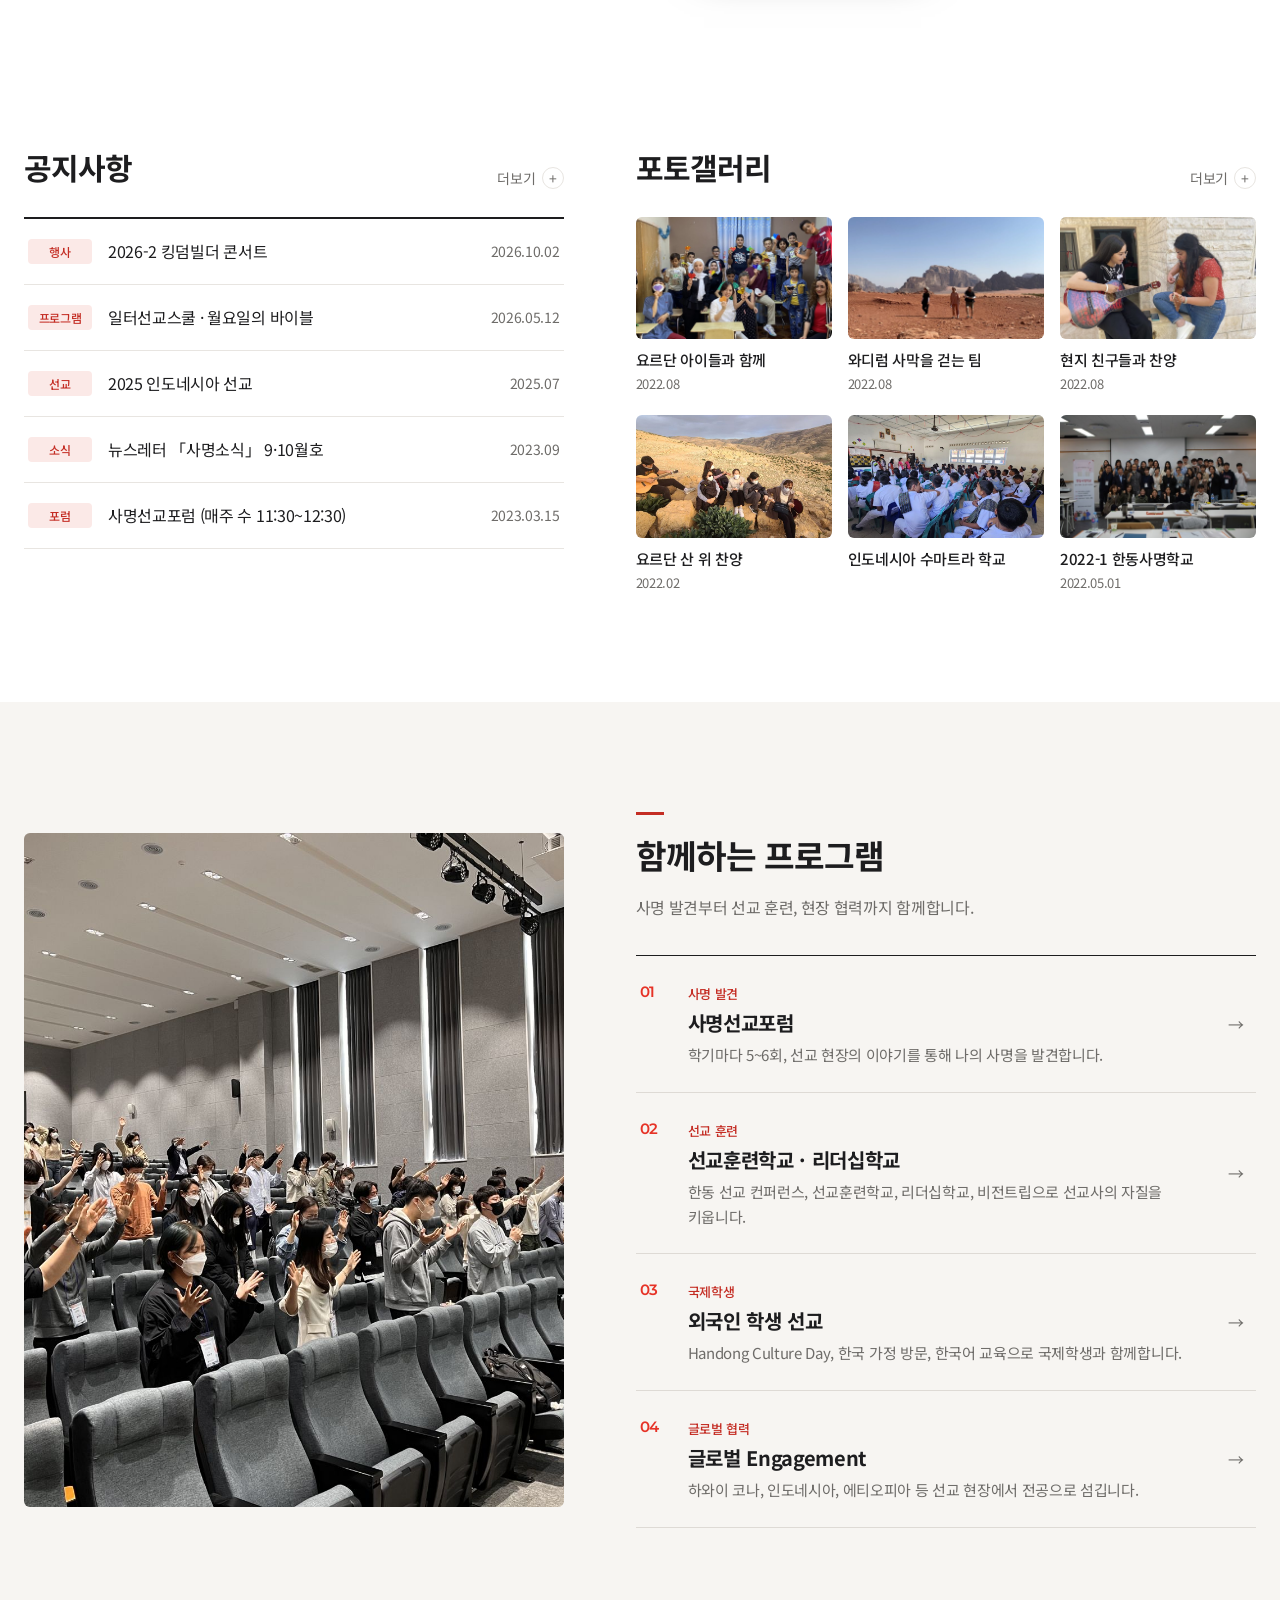
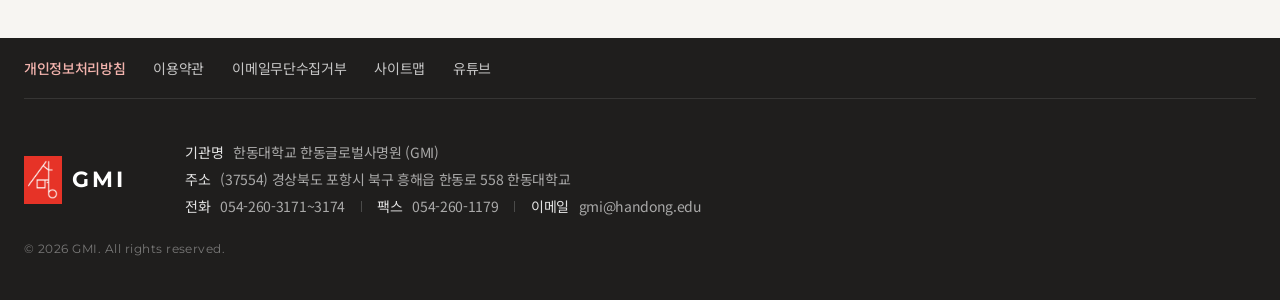
==== commit f30c23d9: "메인 디자인 개선: 로고색 맞춤, 소개 영역 추가, 프로그램 영역 개편 - 색: 초록 → 로고 빨강(#e63327) 계열 포인트 + 따뜻한 무채색 배경, 하단은 차콜   (모든 페" ====
--- a/index.html
+++ b/index.html
@@ -165,6 +165,27 @@
             <svg viewBox="0 0 24 24"><path d="M12 21s-7-6.2-7-11.5A7 7 0 0 1 19 9.5C19 14.8 12 21 12 21z" /><circle cx="12" cy="9.5" r="2.5" /></svg>
             <span>오시는 길</span></a></li>
         </ul>
+      </div>
+    </section>
+
+    <!-- ===== 소개 (문장 출처: 옛 홈페이지, 한인세계선교사대회 백서) ===== -->
+    <section class="section intro">
+      <div class="inner intro-grid">
+        <div class="intro-text">
+          <p class="intro-motto">Why not change the world <br />in the name of Jesus Christ?</p>
+          <h2>한동의 전문성으로 선교를 돕는<br />글로벌 미션 플랫폼</h2>
+          <p>한동 글로벌 사명원은 한동대 구성원의 전문성을 활용하여 실질적이고 전문적인 방법으로 선교를 지원하고, 선교사와 계속적으로 연대하며 ‘선교융합’을 실현합니다.</p>
+          <a class="text-link" href="about.html">GMI 소개 보기</a>
+          <dl class="intro-facts">
+            <div><dt>2021</dt><dd>제16회 세계한인선교사대회를 <br />섬기며 출발</dd></div>
+            <div><dt>70여 개</dt><dd>한동 교수진의 <br />지역별·기능별 센터</dd></div>
+            <div><dt>8대 영역</dt><dd>전공으로 섬기는 <br />나라의 영역</dd></div>
+          </dl>
+        </div>
+        <div class="intro-photos">
+          <img class="ph-main" src="images/photos/about-major.jpg" alt="요르단 교회에서 아이들과 미술 수업을 하는 한동 학생들" loading="lazy" />
+          <img class="ph-sub" src="images/gallery/indonesia-2025/02.jpg" alt="2025 인도네시아 선교, 현지 관계자들과 함께" loading="lazy" />
+        </div>
       </div>
     </section>
 
@@ -232,42 +253,32 @@
 
     <!-- ===== 3. 프로그램 소개 ===== -->
     <section class="section programs" id="programs">
-      <div class="inner">
-        <div class="sec-head center">
-          <p class="sec-eyebrow">Programs</p>
-          <h2>함께하는 프로그램</h2>
-          <p class="sec-desc">사명 발견부터 선교 훈련, 현장 협력까지 함께합니다.</p>
-        </div>
-        <ul class="program-grid">
-          <li><a href="#">
-            <svg class="p-icon" viewBox="0 0 24 24" aria-hidden="true"><path d="M4 19V6a2 2 0 0 1 2-2h12v15H6a2 2 0 0 0-2 2zM4 19a2 2 0 0 0 2 2h12M9 8h5" /></svg>
-            <div class="p-body">
+      <div class="inner programs-grid">
+        <figure class="programs-photo">
+          <img src="images/gallery/mission-school-2022-1/02.jpg" alt="2022-1 한동사명학교에서 함께 예배하는 학생들" loading="lazy" />
+        </figure>
+        <div>
+          <h2 class="about-title">함께하는 프로그램</h2>
+          <p class="programs-desc">사명 발견부터 선교 훈련, 현장 협력까지 함께합니다.</p>
+          <ol class="program-list">
+            <li><a href="#">
               <span class="p-target">사명 발견</span>
               <h3>사명선교포럼</h3>
-              <p>학기마다 5~6회, 선교 현장의 이야기를 통해 나의 사명을 발견합니다.</p>
-            </div></a></li>
-          <li><a href="#">
-            <svg class="p-icon" viewBox="0 0 24 24" aria-hidden="true"><path d="M12 6v12M6 12h12" /><circle cx="12" cy="12" r="9" /></svg>
-            <div class="p-body">
+              <p>학기마다 5~6회, 선교 현장의 이야기를 통해 나의 사명을 발견합니다.</p></a></li>
+            <li><a href="#">
               <span class="p-target">선교 훈련</span>
               <h3>선교훈련학교 · 리더십학교</h3>
-              <p>한동 선교 컨퍼런스, 선교훈련학교, 리더십학교, 비전트립으로 선교사의 자질을 키웁니다.</p>
-            </div></a></li>
-          <li><a href="#">
-            <svg class="p-icon" viewBox="0 0 24 24" aria-hidden="true"><path d="M12 20s-7-4.5-7-10a4 4 0 0 1 7-2.6A4 4 0 0 1 19 10c0 5.5-7 10-7 10z" /></svg>
-            <div class="p-body">
+              <p>한동 선교 컨퍼런스, 선교훈련학교, 리더십학교, 비전트립으로 선교사의 자질을 키웁니다.</p></a></li>
+            <li><a href="#">
               <span class="p-target">국제학생</span>
               <h3>외국인 학생 선교</h3>
-              <p>Handong Culture Day, 한국 가정 방문, 한국어 교육으로 국제학생과 함께합니다.</p>
-            </div></a></li>
-          <li><a href="#">
-            <svg class="p-icon" viewBox="0 0 24 24" aria-hidden="true"><circle cx="9" cy="8" r="3" /><circle cx="17" cy="9" r="2.5" /><path d="M3 20a6 6 0 0 1 12 0M14 20a4.5 4.5 0 0 1 7.5-3.4" /></svg>
-            <div class="p-body">
+              <p>Handong Culture Day, 한국 가정 방문, 한국어 교육으로 국제학생과 함께합니다.</p></a></li>
+            <li><a href="#">
               <span class="p-target">글로벌 협력</span>
               <h3>글로벌 Engagement</h3>
-              <p>하와이 코나, 인도네시아, 에티오피아 등 선교 현장에서 전공으로 섬깁니다.</p>
-            </div></a></li>
-        </ul>
+              <p>하와이 코나, 인도네시아, 에티오피아 등 선교 현장에서 전공으로 섬깁니다.</p></a></li>
+          </ol>
+        </div>
       </div>
     </section>
   </main>
--- a/css/style.css
+++ b/css/style.css
@@ -2,11 +2,13 @@
    기본 색상 / 글꼴 (여기 값만 바꾸면 전체 디자인이 바뀝니다)
    ========================================================= */
 :root {
-  --primary: #1d5c4d;       /* 메인 초록 */
-  --primary-light: #3aa384; /* 밝은 초록 (강조) */
-  --ink: #1b2622;           /* 본문 글자 */
-  --muted: #6b7772;         /* 흐린 글자 */
-  --line: #e4e9e7;          /* 구분선 */
+  --primary: #c42d24;       /* 메인 빨강 (로고색보다 조금 깊게, 글자용) */
+  --primary-light: #e63327; /* 로고 빨강 (강조) */
+  --ink: #1d1d1f;           /* 본문 글자 */
+  --muted: #6e6c69;         /* 흐린 글자 */
+  --line: #e8e5e1;          /* 구분선 */
+  --soft: #f7f5f2;          /* 연한 배경 */
+  --text: #3b3a38;          /* 긴 글 */
   --paper: #ffffff;         /* 배경 */
   --font: "Noto Sans KR", "Apple SD Gothic Neo", "Malgun Gothic", sans-serif;
   --font-en: "Montserrat", var(--font);
@@ -20,7 +22,7 @@
 /* 메뉴로 이동했을 때 제목이 고정 헤더에 가려지지 않게 */
 #notice, #gallery, #programs { scroll-margin-top: calc(var(--header-h) + 24px); }
 /* 소개 페이지는 목차 탭 높이만큼 더 띄움 */
-.sub-page main > section[id], .album { scroll-margin-top: calc(var(--header-h) + 64px); }
+.sub-page main > section[id], .album, .year-group { scroll-margin-top: calc(var(--header-h) + 64px); }
 body {
   font-family: var(--font); color: var(--ink);
   letter-spacing: -0.02em; word-break: keep-all;
@@ -108,7 +110,7 @@
 .mega-bg {
   position: absolute; top: var(--header-h); left: 0; right: 0;
   height: 0; overflow: hidden; background: var(--paper);
-  box-shadow: 0 20px 30px -20px rgba(16, 40, 33, .18);
+  box-shadow: 0 20px 30px -20px rgba(30, 20, 18, .18);
   transition: height .35s var(--ease);
 }
 .header.open .mega-bg { height: 270px; }
@@ -132,7 +134,7 @@
    ========================================================= */
 .hero {
   position: relative; height: 100vh; height: 100svh; min-height: 600px;
-  overflow: hidden; background: #14211d; color: #fff;
+  overflow: hidden; background: #1d1d1f; color: #fff;
 }
 .slide {
   position: absolute; inset: 0; display: flex; align-items: center;
@@ -150,13 +152,13 @@
 .slide::before {
   content: ""; position: absolute; inset: 0; z-index: 1;
   background:
-    linear-gradient(90deg, rgba(10,24,20,.5) 0%, rgba(10,24,20,.14) 50%, rgba(10,24,20,0) 100%),
-    linear-gradient(0deg, rgba(10,24,20,.35) 0%, rgba(10,24,20,0) 55%);
+    linear-gradient(90deg, rgba(20,16,15,.5) 0%, rgba(20,16,15,.14) 50%, rgba(20,16,15,0) 100%),
+    linear-gradient(0deg, rgba(20,16,15,.35) 0%, rgba(20,16,15,0) 55%);
 }
 
 /* 사람이 많은 사진: 글자 쪽(왼쪽)을 조금 더 어둡게 */
 .slide--busy::before {
-  background: linear-gradient(90deg, rgba(10,24,20,.82) 0%, rgba(10,24,20,.55) 45%, rgba(10,24,20,.1) 80%);
+  background: linear-gradient(90deg, rgba(20,16,15,.82) 0%, rgba(20,16,15,.55) 45%, rgba(20,16,15,.1) 80%);
 }
 .slide-text { position: relative; z-index: 2; width: 100%; padding-top: 80px; text-shadow: 0 2px 14px rgba(0,0,0,.4); }
 .slide-text > * { opacity: 0; transform: translateY(24px); transition: opacity .9s var(--ease), transform .9s var(--ease); }
@@ -169,7 +171,7 @@
 .eyebrow {
   display: inline-flex; align-items: center; gap: 12px;
   font-family: var(--font-en); font-size: 14px; font-weight: 600;
-  letter-spacing: .28em; text-transform: uppercase; color: #bfe6d6;
+  letter-spacing: .28em; text-transform: uppercase; color: rgba(255,255,255,.85);
 }
 .eyebrow::before { content: ""; width: 36px; height: 1px; background: currentColor; }
 .slide-text h1 {
@@ -189,7 +191,7 @@
 
 /* 슬라이드 조작 (번호 / 진행바 / 버튼) */
 .hero-controls {
-  position: absolute; left: 0; right: 0; bottom: 56px; z-index: 3;
+  position: absolute; left: 0; right: 0; bottom: 104px; z-index: 3;
   display: flex; align-items: center; gap: 22px;
 }
 .count { font-family: var(--font-en); font-size: 14px; letter-spacing: .08em; color: rgba(255,255,255,.65); font-variant-numeric: tabular-nums; }
@@ -208,7 +210,7 @@
 #pauseBtn.paused .ic-play { display: block; }
 
 .scroll-hint {
-  position: absolute; right: max(32px, env(safe-area-inset-right, 0px)); bottom: 56px; z-index: 3;
+  position: absolute; right: max(32px, env(safe-area-inset-right, 0px)); bottom: 104px; z-index: 3;
   display: flex; flex-direction: column; align-items: center; gap: 12px;
   font-family: var(--font-en); font-size: 11px; letter-spacing: .3em; color: rgba(255,255,255,.75);
 }
@@ -246,8 +248,12 @@
 /* =========================================================
    1. 바로가기
    ========================================================= */
-.quick { border-bottom: 1px solid var(--line); }
-.quick-list { display: grid; grid-template-columns: repeat(6, 1fr); }
+.quick { position: relative; z-index: 5; margin-top: -64px; }
+.quick-list {
+  display: grid; grid-template-columns: repeat(6, 1fr);
+  background: var(--paper); border-radius: 14px; overflow: hidden;
+  box-shadow: 0 30px 60px -30px rgba(30, 20, 18, .35), 0 1px 0 var(--line);
+}
 .quick-list li + li { border-left: 1px solid var(--line); }
 .quick-list a {
   display: flex; flex-direction: column; align-items: center; gap: 14px;
@@ -257,7 +263,7 @@
   width: 42px; height: 42px; fill: none; stroke: var(--primary); stroke-width: 1.5;
   stroke-linecap: round; stroke-linejoin: round; transition: transform .3s var(--ease), stroke .25s;
 }
-.quick-list a:hover { background: #f3f8f6; color: var(--primary); }
+.quick-list a:hover { background: var(--soft); color: var(--primary); }
 .quick-list a:hover svg { transform: translateY(-4px); stroke: var(--primary-light); }
 
 /* =========================================================
@@ -270,11 +276,11 @@
   display: flex; align-items: center; gap: 16px;
   padding: 20px 4px; border-bottom: 1px solid var(--line); transition: background .2s;
 }
-.board-list a:hover { background: #f6f9f8; }
+.board-list a:hover { background: var(--soft); }
 .board-list a:hover .b-title { color: var(--primary); }
 .tag {
   flex-shrink: 0; min-width: 64px; padding: 4px 10px; border-radius: 4px; text-align: center;
-  font-size: 12px; font-weight: 500; color: var(--primary); background: #e5f2ed;
+  font-size: 12px; font-weight: 500; color: var(--primary); background: #fbe9e7;
 }
 .b-title { flex: 1; min-width: 0; font-size: 16px; white-space: nowrap; overflow: hidden; text-overflow: ellipsis; transition: color .2s; }
 .board-list time, .gallery-grid time { flex-shrink: 0; font-size: 14px; color: var(--muted); font-variant-numeric: tabular-nums; }
@@ -287,29 +293,47 @@
 /* =========================================================
    3. 프로그램 소개
    ========================================================= */
-.programs { background: #f3f7f5; }
-.program-grid { display: grid; grid-template-columns: repeat(4, 1fr); gap: 24px; }
-.program-grid a {
-  display: flex; flex-direction: column; height: 100%;
-  background: var(--paper); border-radius: 10px; overflow: hidden;
-  transition: transform .35s var(--ease), box-shadow .35s var(--ease);
-}
-.program-grid a:hover { transform: translateY(-6px); box-shadow: 0 18px 36px -18px rgba(16, 40, 33, .28); }
-.p-icon { width: 44px; height: 44px; margin: 30px 24px 0; fill: none; stroke: var(--primary); stroke-width: 1.5; stroke-linecap: round; stroke-linejoin: round; }
-.p-body { padding: 18px 24px 30px; }
-.p-target { font-size: 13px; font-weight: 500; color: var(--primary-light); }
-.p-body h3 { margin-top: 6px; font-size: 20px; font-weight: 700; }
-.p-body p { margin-top: 10px; font-size: 15px; line-height: 1.65; color: var(--muted); }
+.programs { background: var(--soft); }
+.programs-grid { display: grid; grid-template-columns: 1fr 1.15fr; gap: 72px; align-items: center; }
+.programs-photo img { display: block; width: 100%; aspect-ratio: 4 / 5; object-fit: cover; border-radius: 6px; }
+.programs-desc { margin-top: 16px; font-size: 16px; color: var(--muted); }
+.program-list { list-style: none; counter-reset: pg; margin-top: 36px; border-top: 1px solid var(--ink); }
+.program-list li { counter-increment: pg; border-bottom: 1px solid #dedad5; }
+.program-list a { position: relative; display: block; padding: 24px 48px 24px 52px; transition: background .2s; }
+.program-list a::before { content: "0" counter(pg); position: absolute; left: 4px; top: 26px; font-family: var(--font-en); font-size: 15px; font-weight: 600; color: var(--primary-light); }
+.program-list a::after { content: "→"; position: absolute; right: 12px; top: 50%; transform: translateY(-50%); color: var(--muted); transition: transform .3s var(--ease), color .2s; }
+.program-list a:hover { background: rgba(255,255,255,.7); }
+.program-list a:hover::after { transform: translate(4px, -50%); color: var(--primary); }
+.p-target { font-size: 13px; font-weight: 500; color: var(--primary); }
+.program-list h3 { margin-top: 4px; font-size: 20px; font-weight: 700; }
+.program-list p { margin-top: 6px; font-size: 15px; line-height: 1.65; color: var(--muted); }
+
+/* 메인 소개 */
+.intro { padding-bottom: 40px; }
+.intro-grid { display: grid; grid-template-columns: 1fr 1fr; gap: 80px; align-items: center; }
+.intro-motto { font-family: var(--font-en); font-size: 15px; font-weight: 600; font-style: italic; line-height: 1.6; color: var(--primary-light); }
+.intro-text h2 { margin-top: 18px; font-size: clamp(26px, 2.8vw, 38px); font-weight: 700; line-height: 1.35; letter-spacing: -0.035em; }
+.intro-text > p:not(.intro-motto) { margin-top: 20px; font-size: 17px; line-height: 1.85; color: var(--text); }
+.text-link { display: inline-flex; gap: 8px; margin-top: 24px; padding-bottom: 4px; border-bottom: 1px solid currentColor; font-size: 15px; font-weight: 500; color: var(--primary); }
+.text-link::after { content: "→"; transition: transform .3s var(--ease); }
+.text-link:hover::after { transform: translateX(4px); }
+.intro-facts { display: grid; grid-template-columns: repeat(3, 1fr); gap: 20px; margin-top: 44px; padding-top: 28px; border-top: 1px solid var(--line); }
+.intro-facts dt { font-size: 28px; font-weight: 700; letter-spacing: -0.03em; color: var(--ink); }
+.intro-facts dd { margin-top: 8px; font-size: 14px; line-height: 1.6; color: var(--muted); }
+.intro-photos { position: relative; padding: 0 0 64px 64px; }
+.intro-photos img { display: block; object-fit: cover; border-radius: 6px; }
+.ph-main { width: 100%; aspect-ratio: 4 / 3; }
+.ph-sub { position: absolute; left: 0; bottom: 0; width: 46%; aspect-ratio: 1 / 1; border: 6px solid var(--paper); box-shadow: 0 20px 40px -24px rgba(30, 20, 18, .5); }
 
 /* =========================================================
    4. 하단 정보
    ========================================================= */
-.footer { background: #15302a; color: rgba(255,255,255,.62); font-size: 14px; }
+.footer { background: #1f1e1d; color: rgba(255,255,255,.62); font-size: 14px; }
 .footer-top { border-bottom: 1px solid rgba(255,255,255,.1); }
 .footer-links { display: flex; flex-wrap: wrap; gap: 8px 28px; padding-block: 20px; }
 .footer-links a { color: rgba(255,255,255,.75); transition: color .2s; }
 .footer-links a:hover { color: #fff; }
-.footer-links b { color: #9fd3bf; font-weight: 500; }
+.footer-links b { color: #f2b3ad; font-weight: 500; }
 .footer-main { display: flex; gap: 60px; padding-block: 40px 20px; }
 .footer-brand { display: flex; align-items: center; gap: 10px; flex-shrink: 0; color: #fff; }
 .footer-brand strong { font-family: var(--font-en); font-size: 22px; letter-spacing: .12em; }
@@ -325,11 +349,11 @@
 .sub-visual {
   position: relative; display: flex; align-items: flex-end;
   height: 420px; padding-bottom: 64px; color: #fff;
-  background: #1b2622 center 55% / cover no-repeat;
+  background: #1d1d1f center 55% / cover no-repeat;
 }
 .sub-visual::before {
   content: ""; position: absolute; inset: 0;
-  background: linear-gradient(0deg, rgba(10,24,20,.7) 0%, rgba(10,24,20,.25) 60%, rgba(10,24,20,.35) 100%);
+  background: linear-gradient(0deg, rgba(20,16,15,.7) 0%, rgba(20,16,15,.25) 60%, rgba(20,16,15,.35) 100%);
 }
 .sub-visual .inner { position: relative; width: 100%; }
 .sub-visual h1 { margin-top: 14px; font-size: clamp(32px, 4vw, 52px); font-weight: 700; letter-spacing: -0.03em; }
@@ -352,7 +376,7 @@
 /* 인사말 */
 .greeting-grid { display: grid; grid-template-columns: 1fr 2fr; gap: 80px; }
 .greeting-quote { margin-top: 32px; padding-left: 18px; border-left: 3px solid var(--primary-light); font-size: 18px; line-height: 1.7; color: var(--primary); font-weight: 500; }
-.greeting-body p { font-size: 17px; line-height: 1.95; color: #3a4541; }
+.greeting-body p { font-size: 17px; line-height: 1.95; color: var(--text); }
 .greeting-body p + p { margin-top: 22px; }
 .greeting-body .greeting-sign { margin-top: 40px; text-align: right; font-size: 16px; color: var(--ink); }
 .greeting-sign strong { margin-left: 6px; font-size: 20px; letter-spacing: .1em; }
@@ -362,15 +386,15 @@
 .about-title { position: relative; padding-top: 18px; font-size: clamp(26px, 2.6vw, 34px); font-weight: 700; letter-spacing: -0.03em; }
 .about-title::before { content: ""; position: absolute; left: 0; top: 0; width: 28px; height: 3px; background: var(--primary); }
 .about-note { margin-top: 20px; font-size: 15px; line-height: 1.8; color: var(--muted); }
-.about-lead { padding-top: 18px; font-size: 19px; line-height: 1.8; color: #3a4541; }
+.about-lead { padding-top: 18px; font-size: 19px; line-height: 1.8; color: var(--text); }
 .about-lead strong { color: var(--primary); font-weight: 700; }
 
 /* GMI 목적: 번호 목록 */
-.purpose { background: #f3f7f5; }
+.purpose { background: var(--soft); }
 .purpose-list { counter-reset: p; list-style: none; border-top: 1px solid var(--ink); }
 .purpose-list li {
   counter-increment: p; display: flex; gap: 28px; align-items: baseline;
-  padding: 24px 4px; border-bottom: 1px solid #d5ddda; font-size: 19px; font-weight: 500; line-height: 1.6;
+  padding: 24px 4px; border-bottom: 1px solid #dedad5; font-size: 19px; font-weight: 500; line-height: 1.6;
 }
 .purpose-list li::before {
   content: counter(p); flex-shrink: 0; width: 22px;
@@ -384,12 +408,12 @@
 .act figure img { display: block; width: 100%; aspect-ratio: 4 / 3; object-fit: cover; border-radius: 4px; }
 .act figcaption { margin-top: 10px; font-size: 13px; color: var(--muted); }
 .act h3 { font-size: 24px; font-weight: 700; }
-.act-text > p { margin-top: 14px; font-size: 16px; line-height: 1.85; color: #3a4541; }
+.act-text > p { margin-top: 14px; font-size: 16px; line-height: 1.85; color: var(--text); }
 .act ul { margin-top: 24px; border-top: 1px solid var(--line); }
-.act li { padding: 13px 0; border-bottom: 1px solid var(--line); font-size: 15px; line-height: 1.6; color: #3a4541; }
+.act li { padding: 13px 0; border-bottom: 1px solid var(--line); font-size: 15px; line-height: 1.6; color: var(--text); }
 
 /* 오시는 길 */
-.location { background: #f3f7f5; }
+.location { background: var(--soft); }
 .location-grid { display: grid; grid-template-columns: 1fr 1.4fr; gap: 60px; align-items: center; }
 .location-info dl { display: grid; grid-template-columns: 64px 1fr; gap: 14px 16px; margin-top: 32px; font-size: 16px; line-height: 1.6; }
 .location-info dt { font-weight: 700; color: var(--primary); }
@@ -405,12 +429,19 @@
    포토갤러리 페이지
    ========================================================= */
 .gallery-page { padding-top: 72px; }
-.album + .album { margin-top: 88px; }
+.year-nav { display: flex; flex-wrap: wrap; align-items: center; gap: 6px; margin-bottom: 56px; font-size: 14px; }
+.year-nav span { margin-right: 8px; color: var(--muted); }
+.year-nav a { padding: 6px 14px; border: 1px solid var(--line); border-radius: 999px; font-family: var(--font-en); font-weight: 500; transition: border-color .2s, color .2s; }
+.year-nav a:hover { border-color: var(--primary); color: var(--primary); }
+.year-group + .year-group { margin-top: 120px; }
+.year-group[hidden], .year-nav a[hidden] { display: none; }
+.year-title { margin-bottom: 36px; font-family: var(--font-en); font-size: clamp(40px, 5vw, 64px); font-weight: 700; line-height: 1; color: var(--primary); letter-spacing: -0.02em; }
+.album + .album { margin-top: 72px; }
 .album[hidden] { display: none; }
 .album-head { display: flex; align-items: baseline; justify-content: space-between; gap: 16px; flex-wrap: wrap; padding-bottom: 16px; margin-bottom: 20px; border-bottom: 1px solid var(--ink); }
-.album-head h2 { font-size: 24px; font-weight: 700; letter-spacing: -0.03em; }
+.album-head h3 { font-size: 24px; font-weight: 700; letter-spacing: -0.03em; }
 .album-head p { display: flex; flex-wrap: wrap; gap: 4px 0; font-size: 14px; color: var(--muted); }
-.album-head p > * + *::before { content: "·"; margin: 0 8px; color: #c4ccc9; }
+.album-head p > * + *::before { content: "·"; margin: 0 8px; color: #cfcac4; }
 .album-cat { color: var(--primary); font-weight: 500; }
 .album-grid { display: grid; grid-template-columns: repeat(4, 1fr); gap: 10px; }
 .album-grid a { display: block; overflow: hidden; border-radius: 4px; background: var(--line); }
@@ -419,7 +450,7 @@
 
 .lightbox {
   position: fixed; inset: 0; z-index: 200; display: flex; align-items: center; justify-content: center;
-  background: rgba(8, 14, 12, .94); color: #fff;
+  background: rgba(12, 11, 11, .94); color: #fff;
 }
 .lightbox[hidden] { display: none; }
 .lightbox figure { max-width: min(1200px, 88vw); }
@@ -484,10 +515,15 @@
   .header.mobile-open .menu-btn span:nth-child(3) { top: 9px; transform: rotate(-45deg); }
 
   .slide-text { padding-top: 40px; }
-  .slide::before { background: rgba(10,24,20,.38); }
-  .slide--busy::before { background: rgba(10,24,20,.6); }
+  .slide::before { background: rgba(20,16,15,.38); }
+  .slide--busy::before { background: rgba(20,16,15,.6); }
   .btn { margin-top: 32px; padding: 13px 24px; font-size: 14px; }
-  .hero-controls { bottom: 36px; gap: 16px; }
+  .hero-controls { bottom: 64px; gap: 16px; }
+  .quick { margin-top: -36px; }
+  .intro-grid { grid-template-columns: 1fr; gap: 48px; }
+  .intro-photos { padding: 0 0 48px 40px; }
+  .programs-grid { grid-template-columns: 1fr; gap: 40px; }
+  .programs-photo img { aspect-ratio: 16 / 10; }
   .progress { width: 90px; }
   .scroll-hint { display: none; }
 
@@ -498,7 +534,6 @@
   .quick-list a { padding-block: 26px; font-size: 14px; gap: 10px; }
   .quick-list svg { width: 34px; height: 34px; }
   .news-grid { grid-template-columns: 1fr; gap: 64px; }
-  .program-grid { grid-template-columns: repeat(2, 1fr); gap: 16px; }
   .footer-main { flex-direction: column; gap: 20px; }
 
   .sub-visual { height: 300px; padding-bottom: 40px; }
@@ -522,11 +557,15 @@
   .board-list time { display: none; }
   .gallery-grid { grid-template-columns: repeat(2, 1fr); gap: 20px 12px; }
   .gallery-grid p { font-size: 14px; }
-  .program-grid { gap: 12px; }
-  .p-icon { width: 36px; height: 36px; margin: 20px 14px 0; }
-  .p-body { padding: 12px 14px 20px; }
-  .p-body h3 { font-size: 16px; }
-  .p-body p { font-size: 13px; }
+  .intro-facts { grid-template-columns: 1fr; gap: 16px; }
+  .intro-facts div { display: flex; align-items: baseline; gap: 16px; }
+  .intro-facts dt { flex-shrink: 0; width: 92px; font-size: 22px; }
+  .intro-facts dd { margin-top: 0; }
+  .intro-facts br, .intro-motto br { display: none; }
+  .program-list a { padding: 20px 32px 20px 40px; }
+  .program-list a::before { top: 22px; }
+  .program-list h3 { font-size: 17px; }
+  .program-list p { font-size: 14px; }
   .footer-info i { display: block; width: 0; height: 0; margin: 0; }
   .lead br { display: none; }
   .ctrl-btns button { width: 36px; height: 36px; }
@@ -534,7 +573,9 @@
   .greeting-quote br { display: none; }
   .purpose-list li { gap: 16px; font-size: 17px; padding: 20px 2px; }
   .album-grid { grid-template-columns: repeat(2, 1fr); gap: 6px; }
-  .album-head h2 { font-size: 20px; }
+  .album-head h3 { font-size: 20px; }
+  .year-group + .year-group { margin-top: 80px; }
+  .year-nav { margin-bottom: 40px; }
   .lb-prev, .lb-next { top: auto; bottom: 20px; transform: none; width: 44px; height: 44px; }
   .lightbox figure { max-width: 94vw; }
   .about-lead { font-size: 17px; }
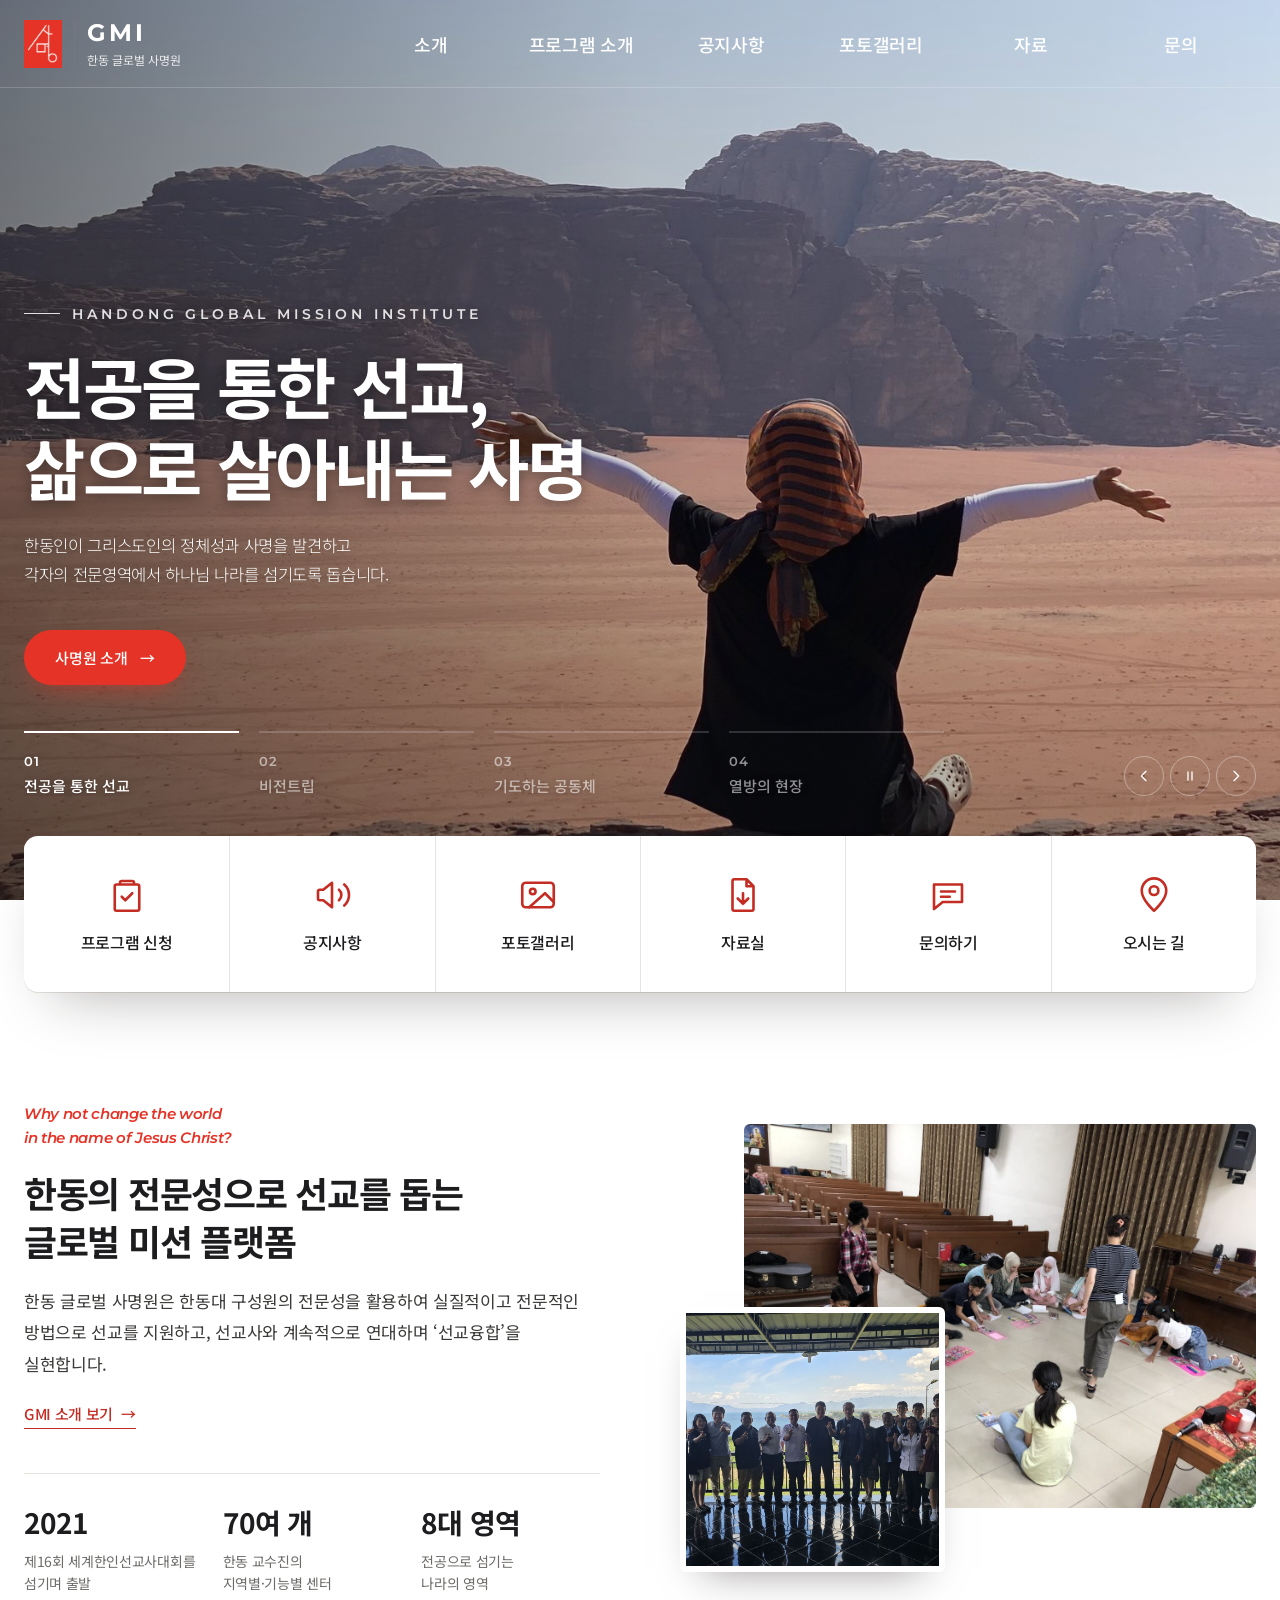
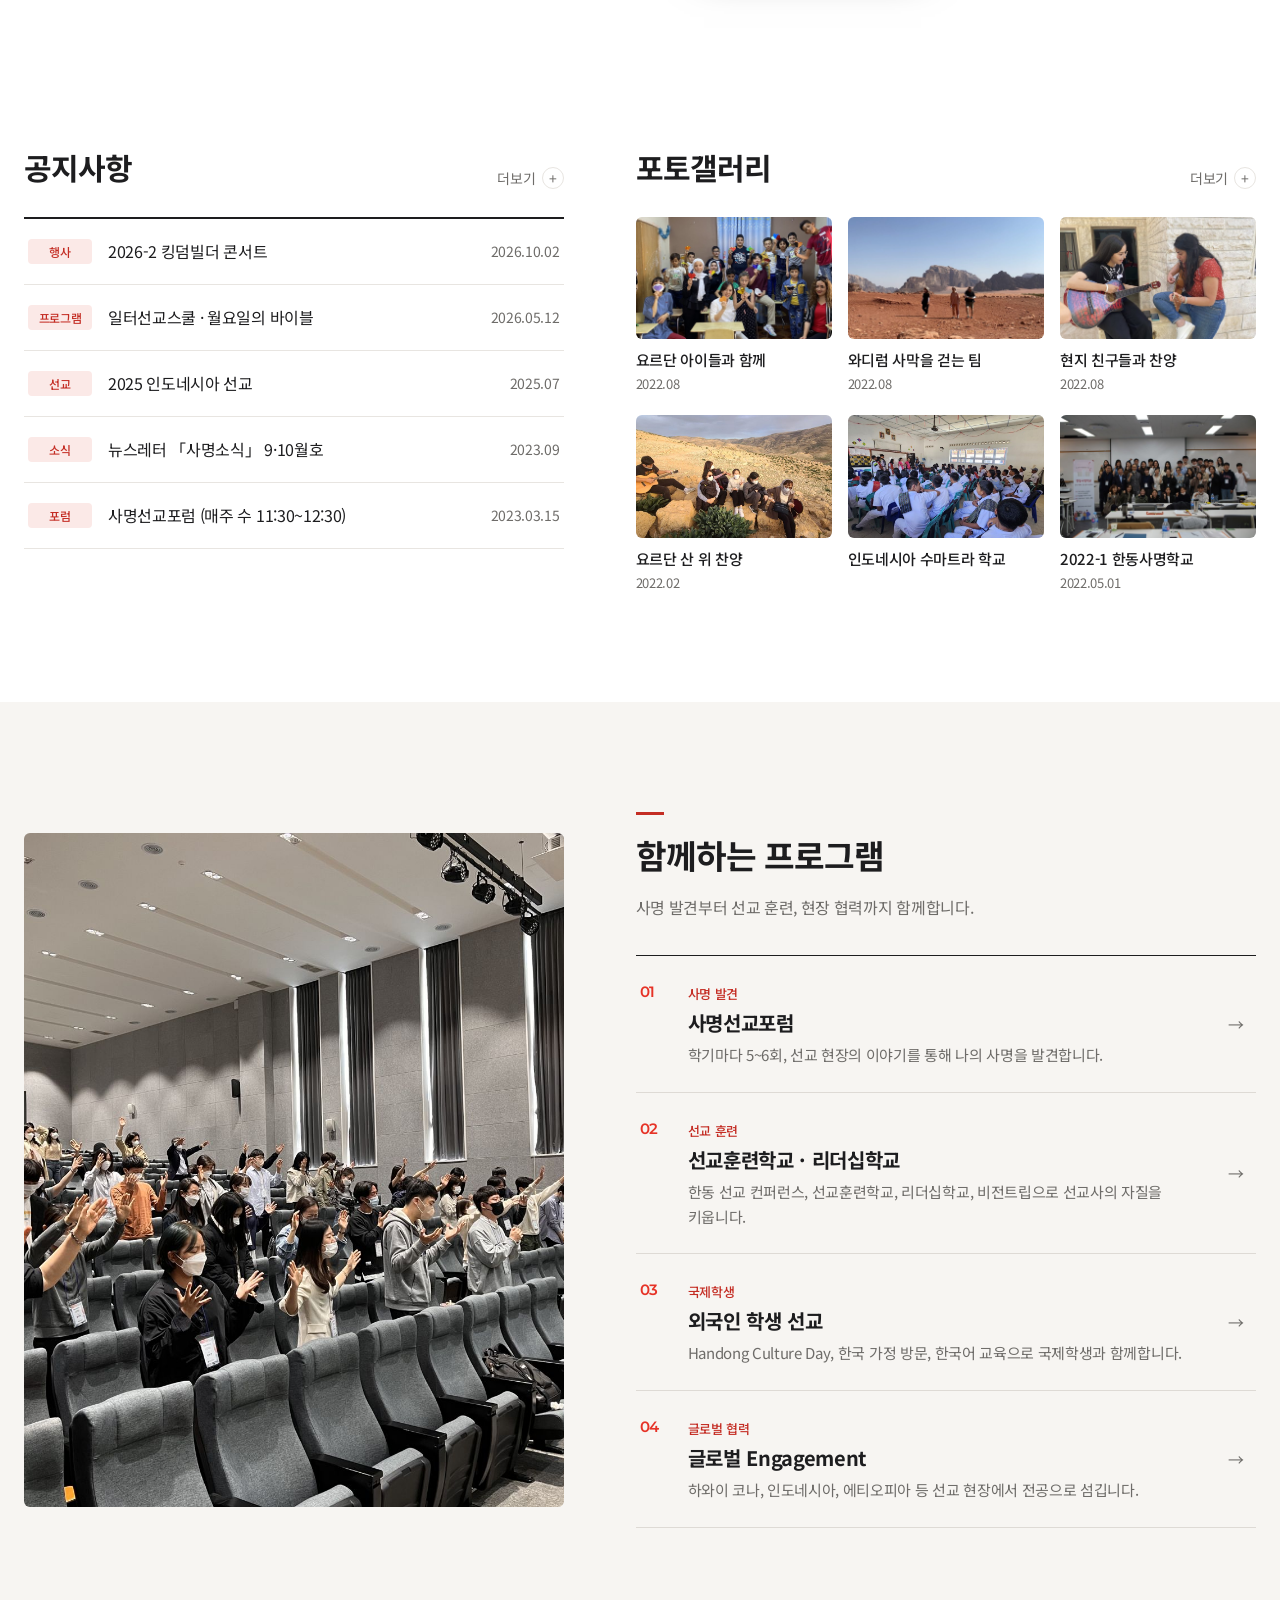
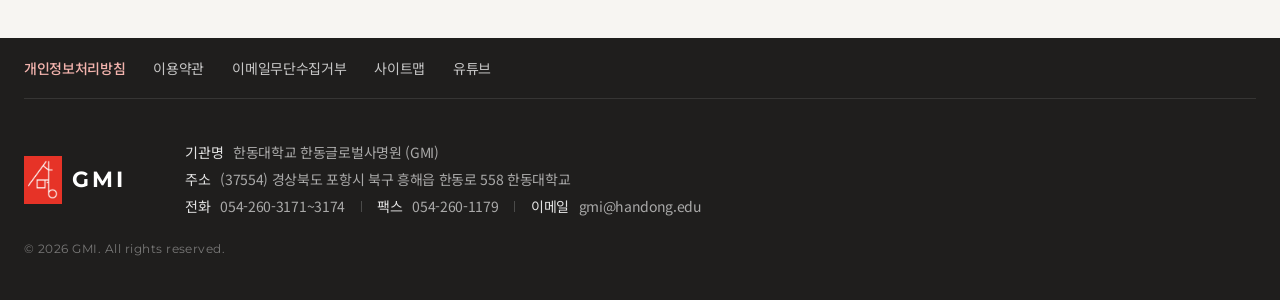
==== commit 5327e0b3: "메인 슬라이드 선택 탭과 버튼 디자인 개선 - 01/04 숫자·진행막대 대신 슬라이드 제목 탭(01 전공을 통한 선교 ~ 04 열방의 현장)   지금 슬라이드는 밝게 표시되고 위 " ====
--- a/index.html
+++ b/index.html
@@ -88,7 +88,7 @@
        data-bg 값을 사진 경로로 바꿔주세요. (예: images/photos/photo1.jpg)
        슬라이드를 추가하려면 <div class="slide"> ... </div> 블록을 복사하면 됩니다. -->
   <section class="hero" id="hero" aria-label="메인 이미지">
-    <div class="slide active" data-bg="images/photos/hero-jordan-wadirum.jpg">
+    <div class="slide active" data-bg="images/photos/hero-jordan-wadirum.jpg" data-tab="전공을 통한 선교">
       <div class="inner slide-text">
         <p class="eyebrow">Handong Global Mission Institute</p>
         <h1>전공을 통한 선교,<br />삶으로 살아내는 사명</h1>
@@ -96,7 +96,7 @@
         <a href="about.html" class="btn">사명원 소개</a>
       </div>
     </div>
-    <div class="slide" data-bg="images/photos/hero-jordan-deadsea.jpg">
+    <div class="slide" data-bg="images/photos/hero-jordan-deadsea.jpg" data-tab="비전트립">
       <div class="inner slide-text">
         <p class="eyebrow">Vision Trip</p>
         <h1>열방을 향해 걷는 걸음,<br />비전트립</h1>
@@ -104,7 +104,7 @@
         <a href="#programs" class="btn">프로그램 보기</a>
       </div>
     </div>
-    <div class="slide slide--busy" data-bg="images/photos/hero-worship.jpg">
+    <div class="slide slide--busy" data-bg="images/photos/hero-worship.jpg" data-tab="기도하는 공동체">
       <div class="inner slide-text">
         <p class="eyebrow">Prayer Movement</p>
         <h1>열방을 품고<br />기도하는 공동체</h1>
@@ -112,7 +112,7 @@
         <a href="#notice" class="btn">공지사항 보기</a>
       </div>
     </div>
-    <div class="slide slide--busy" data-bg="images/photos/hero-jordan-kids-art.jpg">
+    <div class="slide slide--busy" data-bg="images/photos/hero-jordan-kids-art.jpg" data-tab="열방의 현장">
       <div class="inner slide-text">
         <p class="eyebrow">Global Engagement</p>
         <h1>전공으로 섬기는<br />열방의 현장</h1>
@@ -121,9 +121,9 @@
       </div>
     </div>
 
-    <div class="inner hero-controls">
-      <span class="count"><b id="curNum">01</b> / <span id="totalNum">04</span></span>
-      <div class="progress"><span id="progressBar"></span></div>
+    <!-- 슬라이드 선택 탭: 각 slide 의 data-tab 글자가 자동으로 들어갑니다 -->
+    <div class="inner hero-nav">
+      <ol class="hero-tabs" id="heroTabs" aria-label="슬라이드 선택"></ol>
       <div class="ctrl-btns">
         <button id="prevBtn" aria-label="이전 슬라이드">
           <svg viewBox="0 0 24 24"><path d="M15 5l-7 7 7 7" /></svg>
@@ -138,7 +138,6 @@
       </div>
     </div>
 
-    <div class="scroll-hint" aria-hidden="true"><span>SCROLL</span><i></i></div>
   </section>
 
   <main>
--- a/css/style.css
+++ b/css/style.css
@@ -181,23 +181,32 @@
 }
 .lead { margin-top: 24px; font-size: clamp(15px, 1.3vw, 19px); font-weight: 300; line-height: 1.75; opacity: .92; }
 .btn {
-  display: inline-flex; align-items: center; gap: 10px; margin-top: 40px;
-  padding: 15px 30px; border: 1px solid rgba(255,255,255,.7); border-radius: 999px;
-  font-size: 15px; font-weight: 500; transition: background .3s, color .3s, border-color .3s;
+  display: inline-flex; align-items: center; gap: 12px; margin-top: 40px;
+  padding: 16px 30px; border: 1px solid var(--primary-light); border-radius: 999px;
+  background: var(--primary-light); color: #fff; text-shadow: none;
+  font-size: 15px; font-weight: 500; letter-spacing: -0.01em;
+  box-shadow: 0 12px 28px -12px rgba(230, 51, 39, .6);
+  transition: background .3s, color .3s, border-color .3s, box-shadow .3s;
 }
 .btn::after { content: "→"; transition: transform .3s var(--ease); }
-.btn:hover { background: #fff; color: var(--primary); border-color: #fff; }
+.btn:hover { background: #fff; color: var(--primary); border-color: #fff; box-shadow: 0 12px 28px -12px rgba(0, 0, 0, .45); }
 .btn:hover::after { transform: translateX(4px); }
 
 /* 슬라이드 조작 (번호 / 진행바 / 버튼) */
-.hero-controls {
+.hero-nav {
   position: absolute; left: 0; right: 0; bottom: 104px; z-index: 3;
-  display: flex; align-items: center; gap: 22px;
-}
-.count { font-family: var(--font-en); font-size: 14px; letter-spacing: .08em; color: rgba(255,255,255,.65); font-variant-numeric: tabular-nums; }
-.count b { color: #fff; font-weight: 600; }
-.progress { width: 180px; height: 2px; background: rgba(255,255,255,.3); overflow: hidden; }
-.progress span { display: block; width: 0; height: 100%; background: #fff; }
+  display: flex; align-items: flex-end; justify-content: space-between; gap: 40px;
+}
+.hero-tabs { flex: 1; max-width: 920px; display: grid; grid-template-columns: repeat(4, 1fr); gap: 20px; list-style: none; }
+.hero-tabs button {
+  display: block; width: 100%; padding: 0; text-align: left; color: #fff;
+  opacity: .55; transition: opacity .3s;
+}
+.hero-tabs button:hover, .hero-tabs button.on { opacity: 1; }
+.ht-bar { position: relative; display: block; height: 2px; margin-bottom: 14px; background: rgba(255,255,255,.3); overflow: hidden; }
+.ht-bar b { position: absolute; left: 0; top: 0; bottom: 0; width: 0; background: #fff; }
+.ht-num { font-family: var(--font-en); font-size: 13px; font-weight: 600; letter-spacing: .08em; }
+.ht-label { display: block; margin-top: 4px; font-size: 15px; font-weight: 500; white-space: nowrap; overflow: hidden; text-overflow: ellipsis; text-shadow: 0 1px 8px rgba(0,0,0,.35); }
 .ctrl-btns { display: flex; gap: 6px; }
 .ctrl-btns button {
   width: 40px; height: 40px; border-radius: 50%; display: grid; place-items: center;
@@ -419,7 +428,7 @@
 .location-info dt { font-weight: 700; color: var(--primary); }
 .location-info dd a:hover { text-decoration: underline; }
 .map-links { display: flex; flex-wrap: wrap; gap: 10px; margin-top: 8px; }
-.btn-line { border-color: var(--primary); color: var(--primary); }
+.btn-line { background: transparent; border-color: var(--primary); color: var(--primary); box-shadow: none; }
 .btn-line:hover { background: var(--primary); color: #fff; border-color: var(--primary); }
 .map { aspect-ratio: 4 / 3; border-radius: 12px; overflow: hidden; background: var(--line); }
 .map iframe { display: block; width: 100%; height: 100%; border: 0; }
@@ -518,13 +527,15 @@
   .slide::before { background: rgba(20,16,15,.38); }
   .slide--busy::before { background: rgba(20,16,15,.6); }
   .btn { margin-top: 32px; padding: 13px 24px; font-size: 14px; }
-  .hero-controls { bottom: 64px; gap: 16px; }
+  .hero-nav { bottom: 64px; gap: 16px; }
+  .hero-tabs { gap: 10px; }
+  .ht-label { display: none; }
+  .ht-bar { margin-bottom: 8px; }
   .quick { margin-top: -36px; }
   .intro-grid { grid-template-columns: 1fr; gap: 48px; }
   .intro-photos { padding: 0 0 48px 40px; }
   .programs-grid { grid-template-columns: 1fr; gap: 40px; }
   .programs-photo img { aspect-ratio: 16 / 10; }
-  .progress { width: 90px; }
   .scroll-hint { display: none; }
 
   .section { padding-block: 72px; }
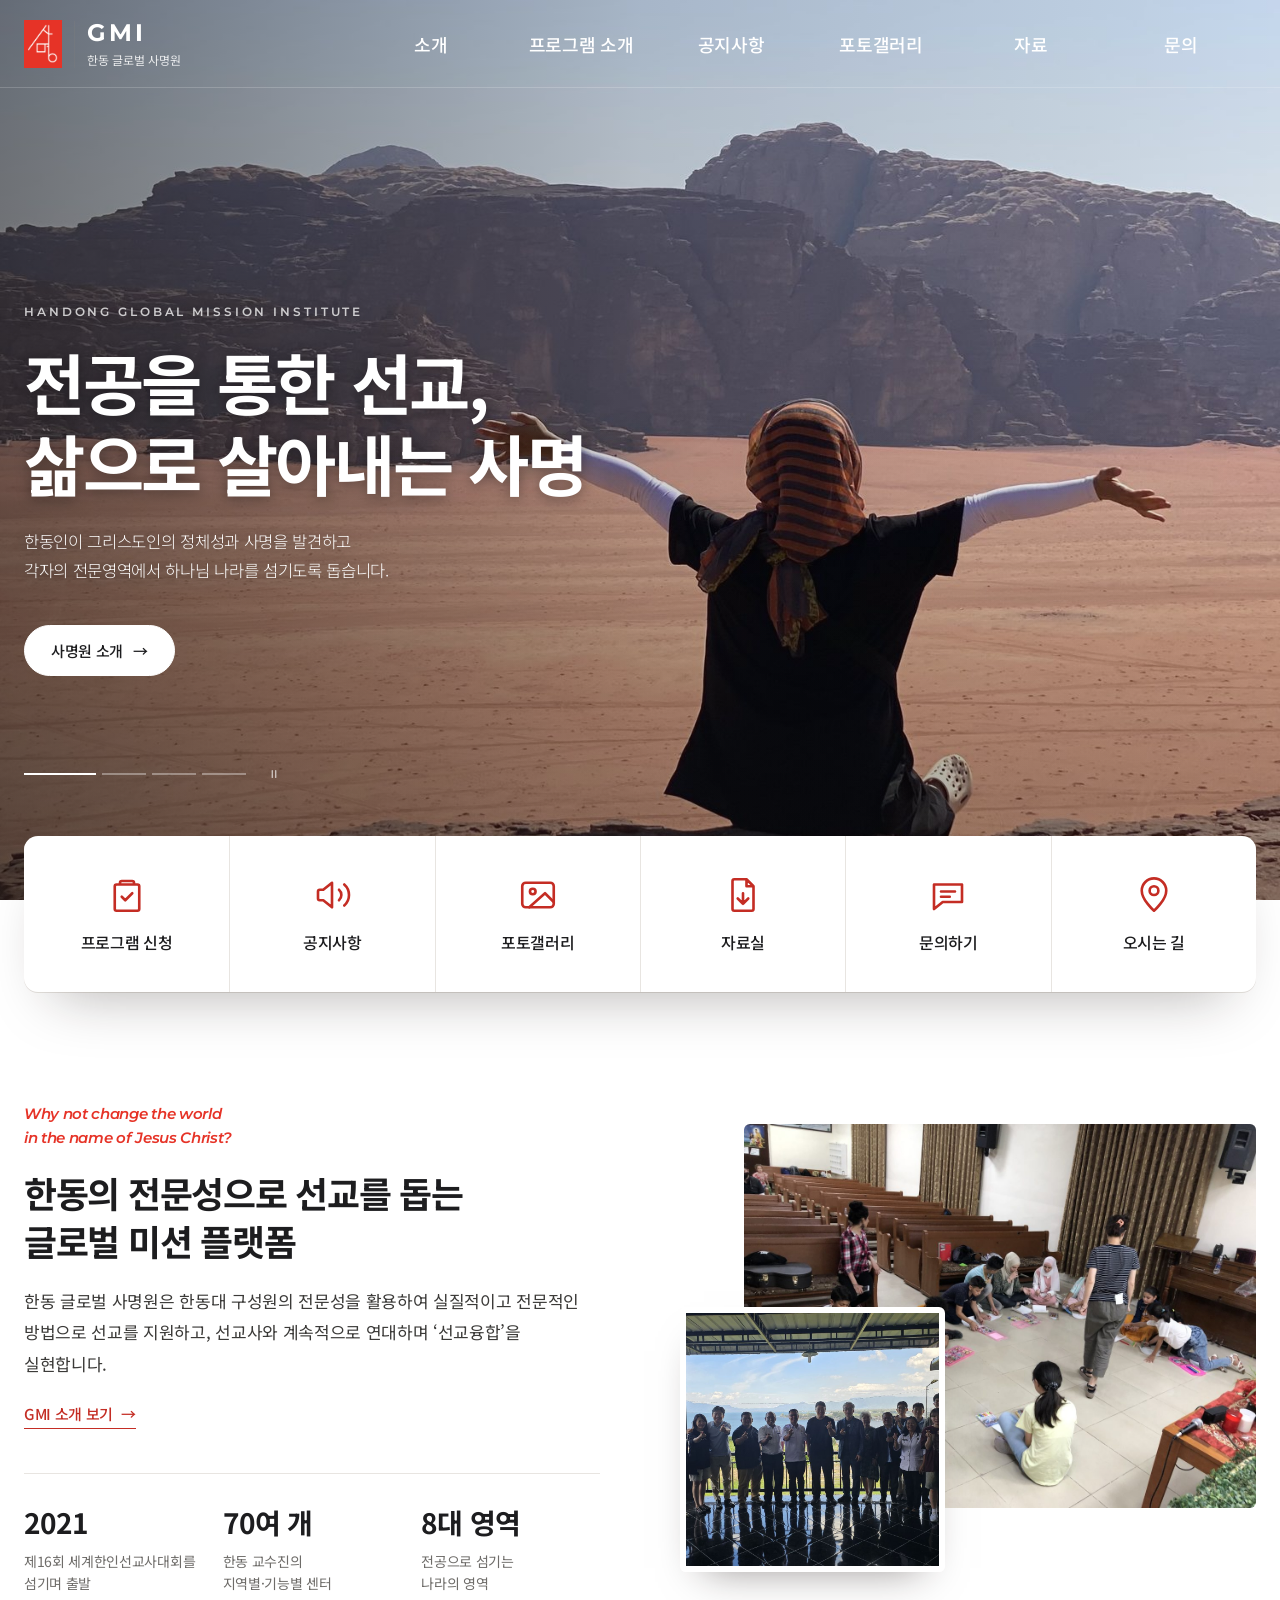
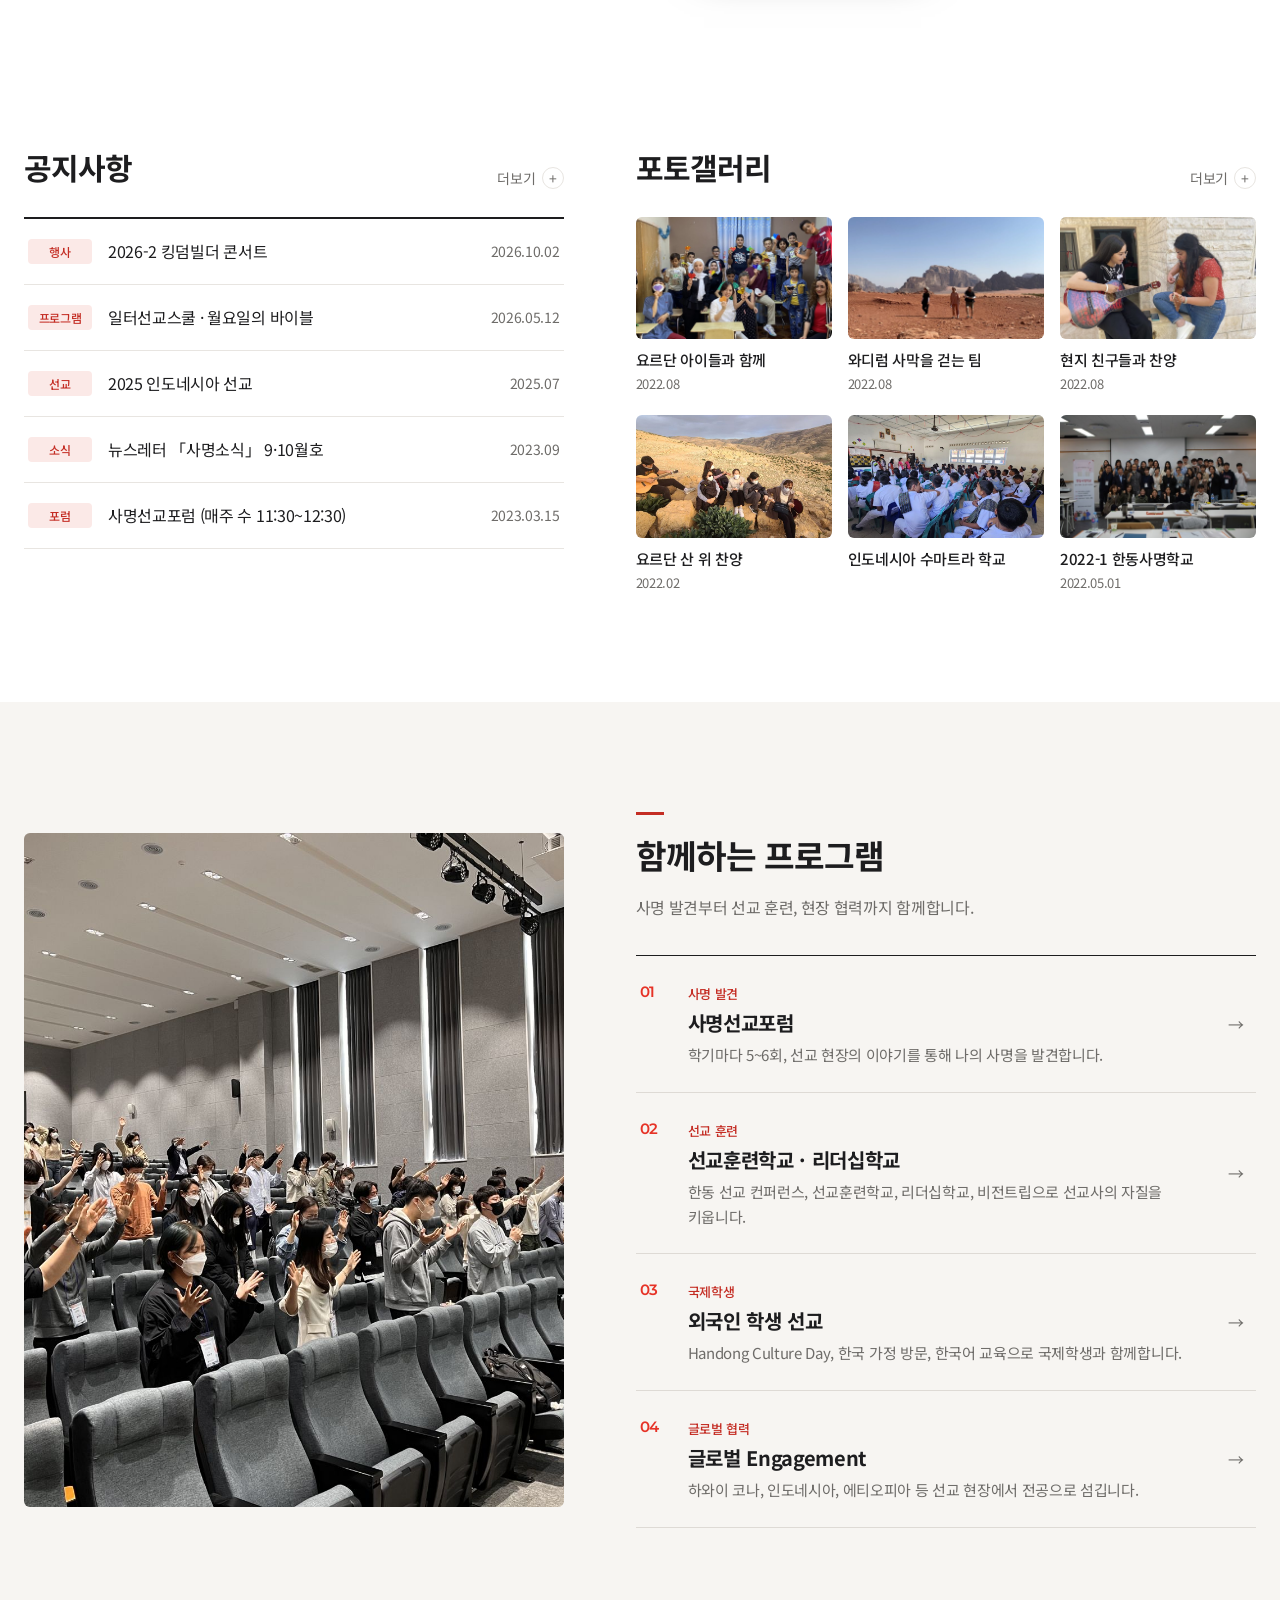
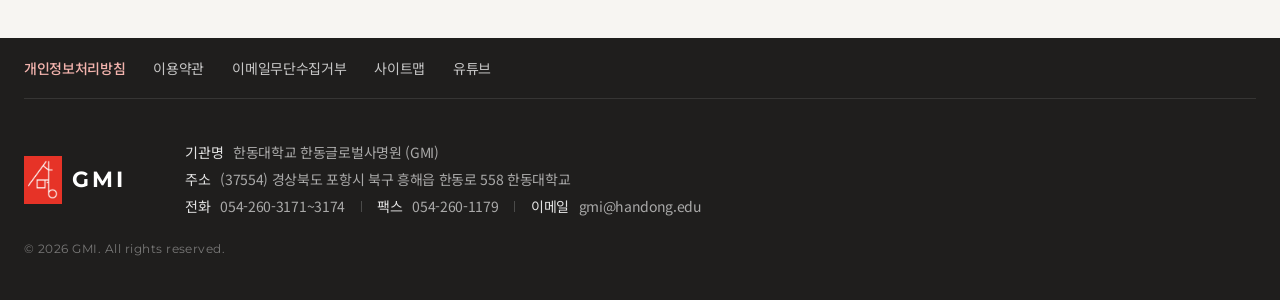
==== commit 0ca7c1f1: "메인 슬라이드를 더 깔끔하게 정리 - 제목 탭·원형 버튼 대신 짧은 선 4개(누르면 이동, 현재 슬라이드는 길어지며 차오름) + 작은 일시정지 - 슬라이드 버튼을 흰색 버튼으로 (" ====
--- a/index.html
+++ b/index.html
@@ -121,23 +121,14 @@
       </div>
     </div>
 
-    <!-- 슬라이드 선택 탭: 각 slide 의 data-tab 글자가 자동으로 들어갑니다 -->
+    <!-- 슬라이드 표시: 슬라이드 수만큼 짧은 선이 자동으로 생깁니다 (누르면 이동) -->
     <div class="inner hero-nav">
       <ol class="hero-tabs" id="heroTabs" aria-label="슬라이드 선택"></ol>
-      <div class="ctrl-btns">
-        <button id="prevBtn" aria-label="이전 슬라이드">
-          <svg viewBox="0 0 24 24"><path d="M15 5l-7 7 7 7" /></svg>
-        </button>
-        <button id="pauseBtn" aria-label="일시정지">
-          <svg class="ic-pause" viewBox="0 0 24 24"><path d="M9 6v12M15 6v12" /></svg>
-          <svg class="ic-play" viewBox="0 0 24 24"><path d="M8 5l11 7-11 7z" /></svg>
-        </button>
-        <button id="nextBtn" aria-label="다음 슬라이드">
-          <svg viewBox="0 0 24 24"><path d="M9 5l7 7-7 7" /></svg>
-        </button>
-      </div>
-    </div>
-
+      <button class="hero-pause" id="pauseBtn" aria-label="일시정지">
+        <svg class="ic-pause" viewBox="0 0 24 24"><path d="M9 6v12M15 6v12" /></svg>
+        <svg class="ic-play" viewBox="0 0 24 24"><path d="M8 5l11 7-11 7z" /></svg>
+      </button>
+    </div>
   </section>
 
   <main>
--- a/css/style.css
+++ b/css/style.css
@@ -169,11 +169,9 @@
 .slide.active .slide-text > :nth-child(4) { transition-delay: .8s; }
 
 .eyebrow {
-  display: inline-flex; align-items: center; gap: 12px;
-  font-family: var(--font-en); font-size: 14px; font-weight: 600;
-  letter-spacing: .28em; text-transform: uppercase; color: rgba(255,255,255,.85);
-}
-.eyebrow::before { content: ""; width: 36px; height: 1px; background: currentColor; }
+  font-family: var(--font-en); font-size: 12px; font-weight: 600;
+  letter-spacing: .24em; text-transform: uppercase; color: rgba(255,255,255,.75);
+}
 .slide-text h1 {
   margin-top: 22px; font-size: clamp(36px, 5.2vw, 72px);
   font-weight: 700; line-height: 1.22; letter-spacing: -0.035em;
@@ -181,55 +179,34 @@
 }
 .lead { margin-top: 24px; font-size: clamp(15px, 1.3vw, 19px); font-weight: 300; line-height: 1.75; opacity: .92; }
 .btn {
-  display: inline-flex; align-items: center; gap: 12px; margin-top: 40px;
-  padding: 16px 30px; border: 1px solid var(--primary-light); border-radius: 999px;
-  background: var(--primary-light); color: #fff; text-shadow: none;
-  font-size: 15px; font-weight: 500; letter-spacing: -0.01em;
-  box-shadow: 0 12px 28px -12px rgba(230, 51, 39, .6);
-  transition: background .3s, color .3s, border-color .3s, box-shadow .3s;
+  display: inline-flex; align-items: center; gap: 10px; margin-top: 40px;
+  padding: 14px 26px; border: 1px solid #fff; border-radius: 999px;
+  background: #fff; color: var(--ink); text-shadow: none;
+  font-size: 15px; font-weight: 500;
+  transition: background .3s, color .3s, border-color .3s;
 }
 .btn::after { content: "→"; transition: transform .3s var(--ease); }
-.btn:hover { background: #fff; color: var(--primary); border-color: #fff; box-shadow: 0 12px 28px -12px rgba(0, 0, 0, .45); }
+.btn:hover { background: var(--primary-light); color: #fff; border-color: var(--primary-light); }
 .btn:hover::after { transform: translateX(4px); }
 
 /* 슬라이드 조작 (번호 / 진행바 / 버튼) */
 .hero-nav {
-  position: absolute; left: 0; right: 0; bottom: 104px; z-index: 3;
-  display: flex; align-items: flex-end; justify-content: space-between; gap: 40px;
-}
-.hero-tabs { flex: 1; max-width: 920px; display: grid; grid-template-columns: repeat(4, 1fr); gap: 20px; list-style: none; }
-.hero-tabs button {
-  display: block; width: 100%; padding: 0; text-align: left; color: #fff;
-  opacity: .55; transition: opacity .3s;
-}
-.hero-tabs button:hover, .hero-tabs button.on { opacity: 1; }
-.ht-bar { position: relative; display: block; height: 2px; margin-bottom: 14px; background: rgba(255,255,255,.3); overflow: hidden; }
+  position: absolute; left: 0; right: 0; bottom: 112px; z-index: 3;
+  display: flex; align-items: center; gap: 14px;
+}
+.hero-tabs { display: flex; gap: 6px; list-style: none; }
+.hero-tabs button { display: block; padding: 12px 0; }
+.ht-bar { position: relative; display: block; width: 44px; height: 2px; background: rgba(255,255,255,.35); overflow: hidden; transition: width .4s var(--ease); }
+.hero-tabs button.on .ht-bar { width: 72px; }
+.hero-tabs button:hover .ht-bar { background: rgba(255,255,255,.6); }
 .ht-bar b { position: absolute; left: 0; top: 0; bottom: 0; width: 0; background: #fff; }
-.ht-num { font-family: var(--font-en); font-size: 13px; font-weight: 600; letter-spacing: .08em; }
-.ht-label { display: block; margin-top: 4px; font-size: 15px; font-weight: 500; white-space: nowrap; overflow: hidden; text-overflow: ellipsis; text-shadow: 0 1px 8px rgba(0,0,0,.35); }
-.ctrl-btns { display: flex; gap: 6px; }
-.ctrl-btns button {
-  width: 40px; height: 40px; border-radius: 50%; display: grid; place-items: center;
-  border: 1px solid rgba(255,255,255,.35); transition: background .25s, border-color .25s;
-}
-.ctrl-btns button:hover { background: rgba(255,255,255,.15); border-color: #fff; }
-.ctrl-btns svg { width: 16px; height: 16px; fill: none; stroke: #fff; stroke-width: 2; stroke-linecap: round; stroke-linejoin: round; }
-.ctrl-btns .ic-play { fill: #fff; stroke: none; display: none; }
+.hero-pause { display: grid; place-items: center; width: 28px; height: 28px; opacity: .75; transition: opacity .2s; }
+.hero-pause:hover { opacity: 1; }
+.hero-pause svg { width: 14px; height: 14px; fill: none; stroke: #fff; stroke-width: 2; stroke-linecap: round; }
+.hero-pause .ic-play { fill: #fff; stroke: none; display: none; }
 #pauseBtn.paused .ic-pause { display: none; }
 #pauseBtn.paused .ic-play { display: block; }
 
-.scroll-hint {
-  position: absolute; right: max(32px, env(safe-area-inset-right, 0px)); bottom: 104px; z-index: 3;
-  display: flex; flex-direction: column; align-items: center; gap: 12px;
-  font-family: var(--font-en); font-size: 11px; letter-spacing: .3em; color: rgba(255,255,255,.75);
-}
-.scroll-hint span { writing-mode: vertical-rl; }
-.scroll-hint i { position: relative; width: 1px; height: 60px; background: rgba(255,255,255,.3); overflow: hidden; }
-.scroll-hint i::after {
-  content: ""; position: absolute; left: 0; top: -100%; width: 100%; height: 100%;
-  background: #fff; animation: drop 2s var(--ease) infinite;
-}
-@keyframes drop { to { top: 100%; } }
 
 
 /* =========================================================
@@ -428,7 +405,7 @@
 .location-info dt { font-weight: 700; color: var(--primary); }
 .location-info dd a:hover { text-decoration: underline; }
 .map-links { display: flex; flex-wrap: wrap; gap: 10px; margin-top: 8px; }
-.btn-line { background: transparent; border-color: var(--primary); color: var(--primary); box-shadow: none; }
+.btn-line { background: transparent; border-color: var(--primary); color: var(--primary); }
 .btn-line:hover { background: var(--primary); color: #fff; border-color: var(--primary); }
 .map { aspect-ratio: 4 / 3; border-radius: 12px; overflow: hidden; background: var(--line); }
 .map iframe { display: block; width: 100%; height: 100%; border: 0; }
@@ -527,16 +504,14 @@
   .slide::before { background: rgba(20,16,15,.38); }
   .slide--busy::before { background: rgba(20,16,15,.6); }
   .btn { margin-top: 32px; padding: 13px 24px; font-size: 14px; }
-  .hero-nav { bottom: 64px; gap: 16px; }
-  .hero-tabs { gap: 10px; }
-  .ht-label { display: none; }
-  .ht-bar { margin-bottom: 8px; }
+  .hero-nav { bottom: 60px; }
+  .ht-bar { width: 32px; }
+  .hero-tabs button.on .ht-bar { width: 52px; }
   .quick { margin-top: -36px; }
   .intro-grid { grid-template-columns: 1fr; gap: 48px; }
   .intro-photos { padding: 0 0 48px 40px; }
   .programs-grid { grid-template-columns: 1fr; gap: 40px; }
   .programs-photo img { aspect-ratio: 16 / 10; }
-  .scroll-hint { display: none; }
 
   .section { padding-block: 72px; }
   .quick-list { grid-template-columns: repeat(3, 1fr); }
@@ -579,7 +554,6 @@
   .program-list p { font-size: 14px; }
   .footer-info i { display: block; width: 0; height: 0; margin: 0; }
   .lead br { display: none; }
-  .ctrl-btns button { width: 36px; height: 36px; }
   .greeting-body p { font-size: 16px; }
   .greeting-quote br { display: none; }
   .purpose-list li { gap: 16px; font-size: 17px; padding: 20px 2px; }
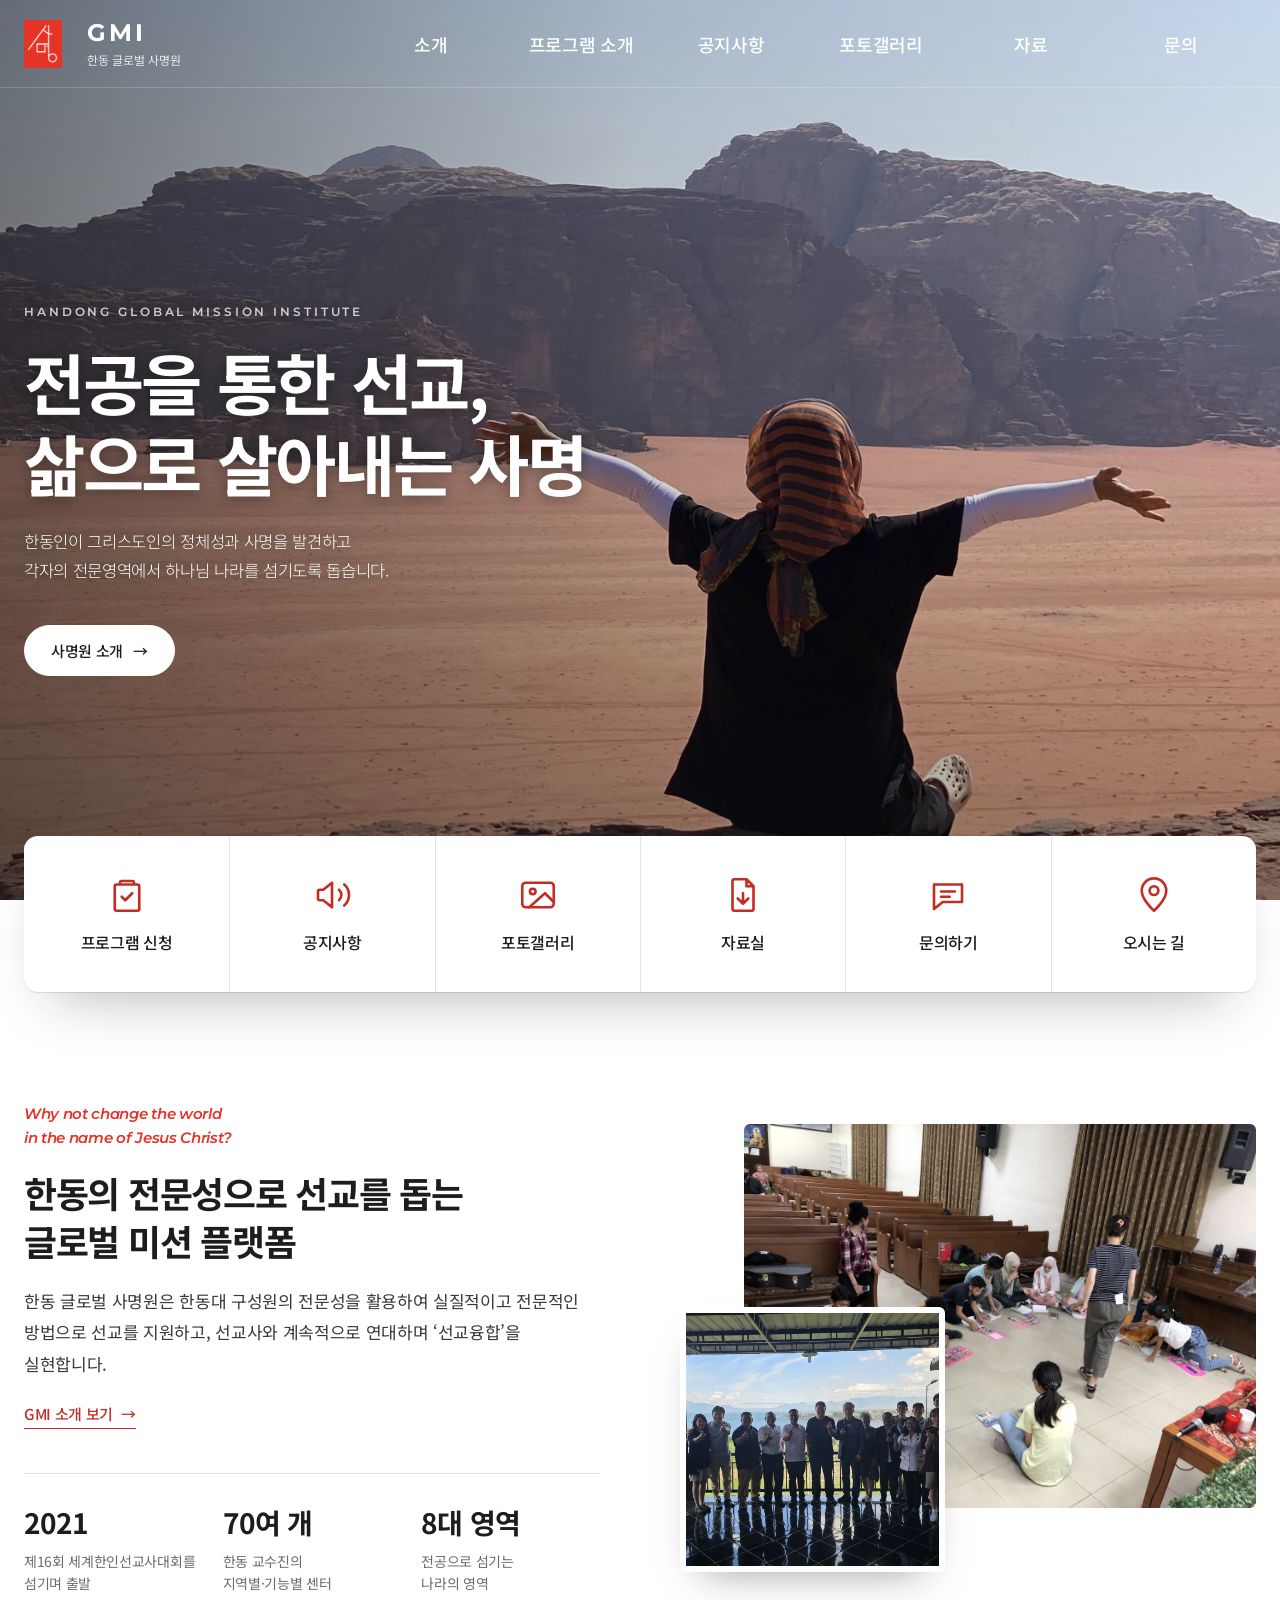
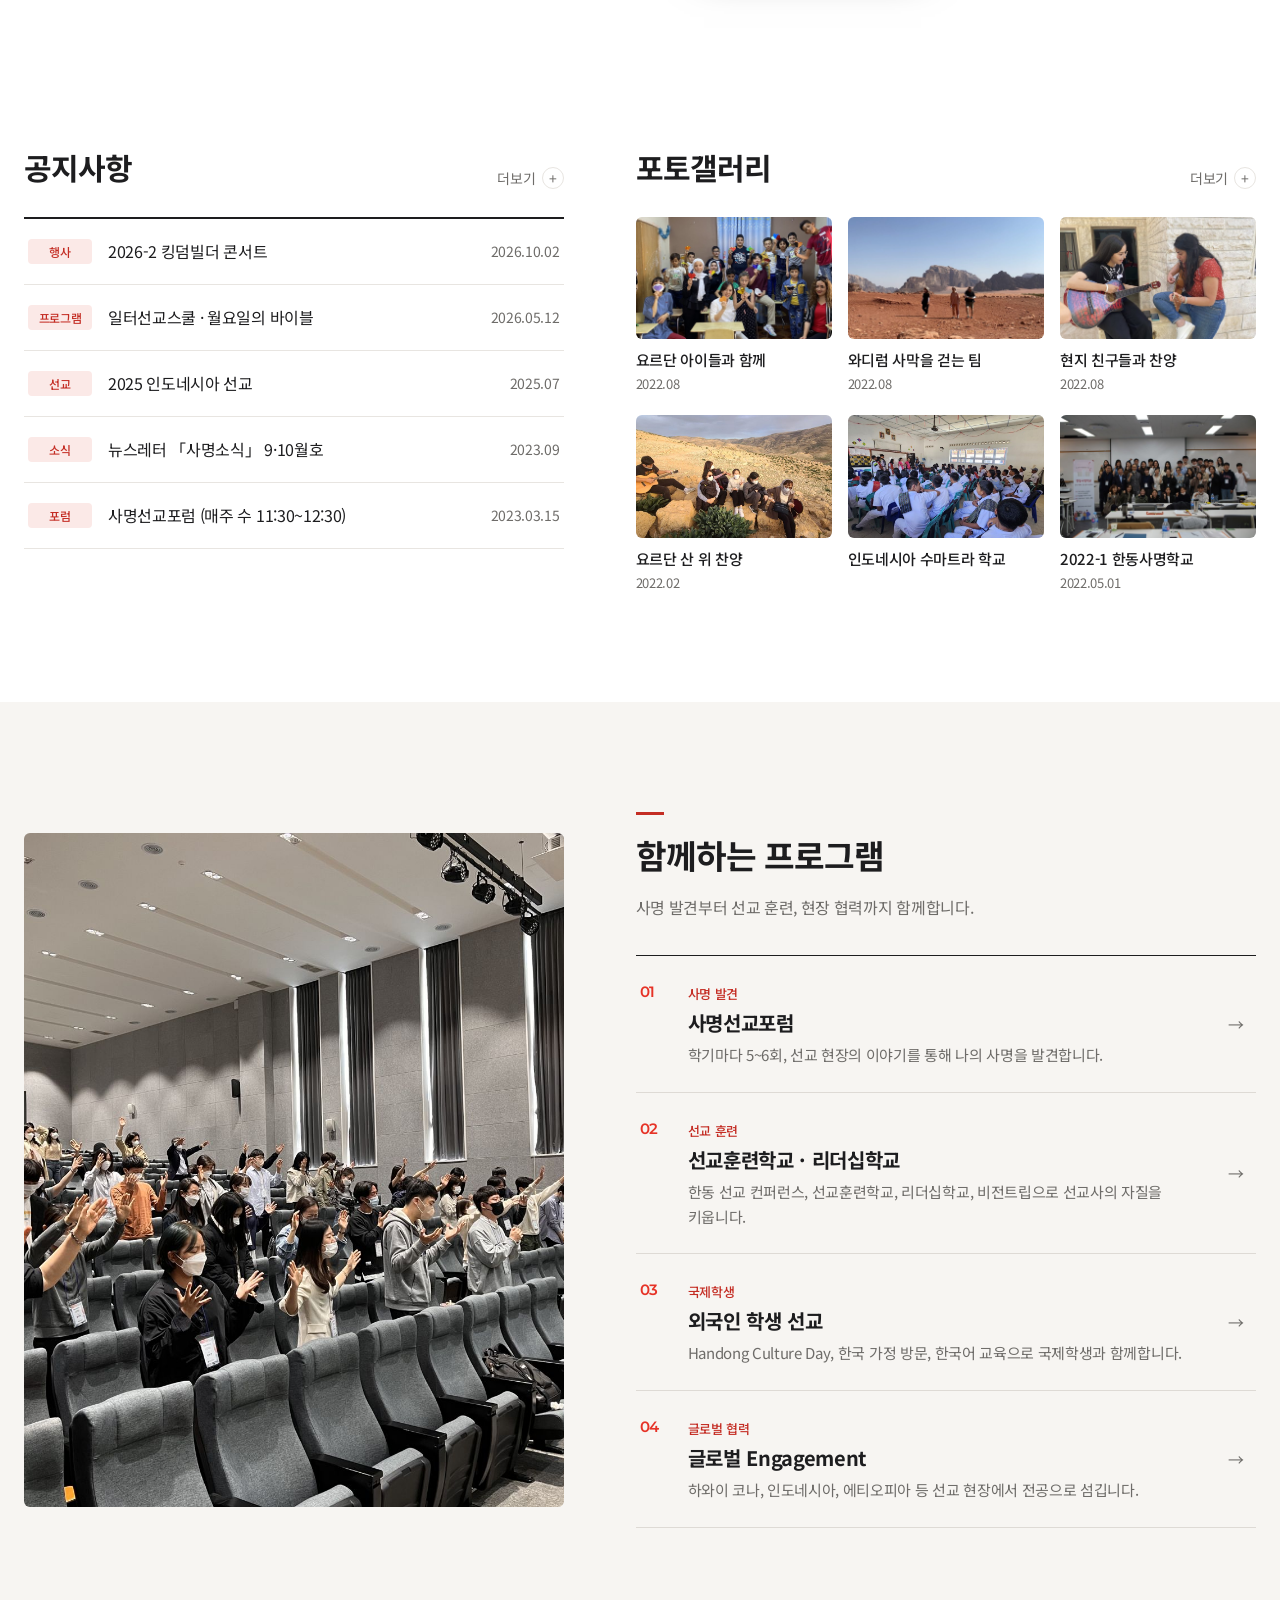
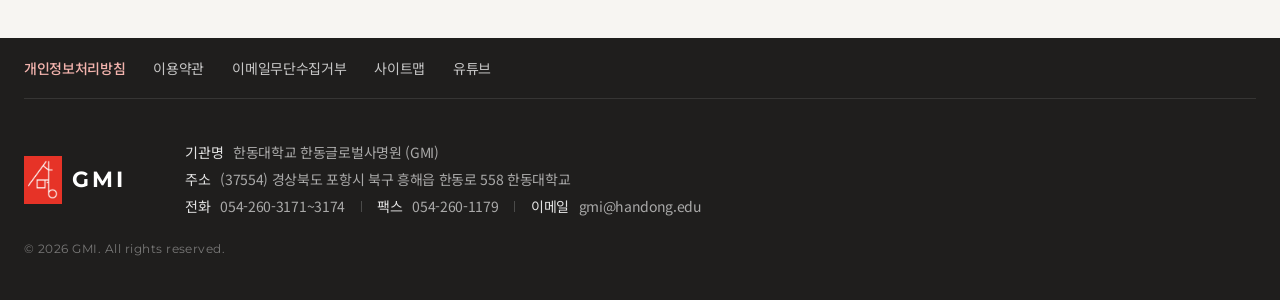
==== commit d39c7ecb: "메인 슬라이드 표시선·일시정지 제거, 자동 전환만 - 5초마다 자동으로 넘어감 (SLIDE_INTERVAL) - PC에서 마우스를 사진 위에 올리면 잠시 멈춤, 다른 탭을 보는 동" ====
--- a/index.html
+++ b/index.html
@@ -88,7 +88,7 @@
        data-bg 값을 사진 경로로 바꿔주세요. (예: images/photos/photo1.jpg)
        슬라이드를 추가하려면 <div class="slide"> ... </div> 블록을 복사하면 됩니다. -->
   <section class="hero" id="hero" aria-label="메인 이미지">
-    <div class="slide active" data-bg="images/photos/hero-jordan-wadirum.jpg" data-tab="전공을 통한 선교">
+    <div class="slide active" data-bg="images/photos/hero-jordan-wadirum.jpg">
       <div class="inner slide-text">
         <p class="eyebrow">Handong Global Mission Institute</p>
         <h1>전공을 통한 선교,<br />삶으로 살아내는 사명</h1>
@@ -96,7 +96,7 @@
         <a href="about.html" class="btn">사명원 소개</a>
       </div>
     </div>
-    <div class="slide" data-bg="images/photos/hero-jordan-deadsea.jpg" data-tab="비전트립">
+    <div class="slide" data-bg="images/photos/hero-jordan-deadsea.jpg">
       <div class="inner slide-text">
         <p class="eyebrow">Vision Trip</p>
         <h1>열방을 향해 걷는 걸음,<br />비전트립</h1>
@@ -104,7 +104,7 @@
         <a href="#programs" class="btn">프로그램 보기</a>
       </div>
     </div>
-    <div class="slide slide--busy" data-bg="images/photos/hero-worship.jpg" data-tab="기도하는 공동체">
+    <div class="slide slide--busy" data-bg="images/photos/hero-worship.jpg">
       <div class="inner slide-text">
         <p class="eyebrow">Prayer Movement</p>
         <h1>열방을 품고<br />기도하는 공동체</h1>
@@ -112,7 +112,7 @@
         <a href="#notice" class="btn">공지사항 보기</a>
       </div>
     </div>
-    <div class="slide slide--busy" data-bg="images/photos/hero-jordan-kids-art.jpg" data-tab="열방의 현장">
+    <div class="slide slide--busy" data-bg="images/photos/hero-jordan-kids-art.jpg">
       <div class="inner slide-text">
         <p class="eyebrow">Global Engagement</p>
         <h1>전공으로 섬기는<br />열방의 현장</h1>
@@ -121,14 +121,6 @@
       </div>
     </div>
 
-    <!-- 슬라이드 표시: 슬라이드 수만큼 짧은 선이 자동으로 생깁니다 (누르면 이동) -->
-    <div class="inner hero-nav">
-      <ol class="hero-tabs" id="heroTabs" aria-label="슬라이드 선택"></ol>
-      <button class="hero-pause" id="pauseBtn" aria-label="일시정지">
-        <svg class="ic-pause" viewBox="0 0 24 24"><path d="M9 6v12M15 6v12" /></svg>
-        <svg class="ic-play" viewBox="0 0 24 24"><path d="M8 5l11 7-11 7z" /></svg>
-      </button>
-    </div>
   </section>
 
   <main>
--- a/css/style.css
+++ b/css/style.css
@@ -190,22 +190,6 @@
 .btn:hover::after { transform: translateX(4px); }
 
 /* 슬라이드 조작 (번호 / 진행바 / 버튼) */
-.hero-nav {
-  position: absolute; left: 0; right: 0; bottom: 112px; z-index: 3;
-  display: flex; align-items: center; gap: 14px;
-}
-.hero-tabs { display: flex; gap: 6px; list-style: none; }
-.hero-tabs button { display: block; padding: 12px 0; }
-.ht-bar { position: relative; display: block; width: 44px; height: 2px; background: rgba(255,255,255,.35); overflow: hidden; transition: width .4s var(--ease); }
-.hero-tabs button.on .ht-bar { width: 72px; }
-.hero-tabs button:hover .ht-bar { background: rgba(255,255,255,.6); }
-.ht-bar b { position: absolute; left: 0; top: 0; bottom: 0; width: 0; background: #fff; }
-.hero-pause { display: grid; place-items: center; width: 28px; height: 28px; opacity: .75; transition: opacity .2s; }
-.hero-pause:hover { opacity: 1; }
-.hero-pause svg { width: 14px; height: 14px; fill: none; stroke: #fff; stroke-width: 2; stroke-linecap: round; }
-.hero-pause .ic-play { fill: #fff; stroke: none; display: none; }
-#pauseBtn.paused .ic-pause { display: none; }
-#pauseBtn.paused .ic-play { display: block; }
 
 
 
@@ -504,9 +488,6 @@
   .slide::before { background: rgba(20,16,15,.38); }
   .slide--busy::before { background: rgba(20,16,15,.6); }
   .btn { margin-top: 32px; padding: 13px 24px; font-size: 14px; }
-  .hero-nav { bottom: 60px; }
-  .ht-bar { width: 32px; }
-  .hero-tabs button.on .ht-bar { width: 52px; }
   .quick { margin-top: -36px; }
   .intro-grid { grid-template-columns: 1fr; gap: 48px; }
   .intro-photos { padding: 0 0 48px 40px; }
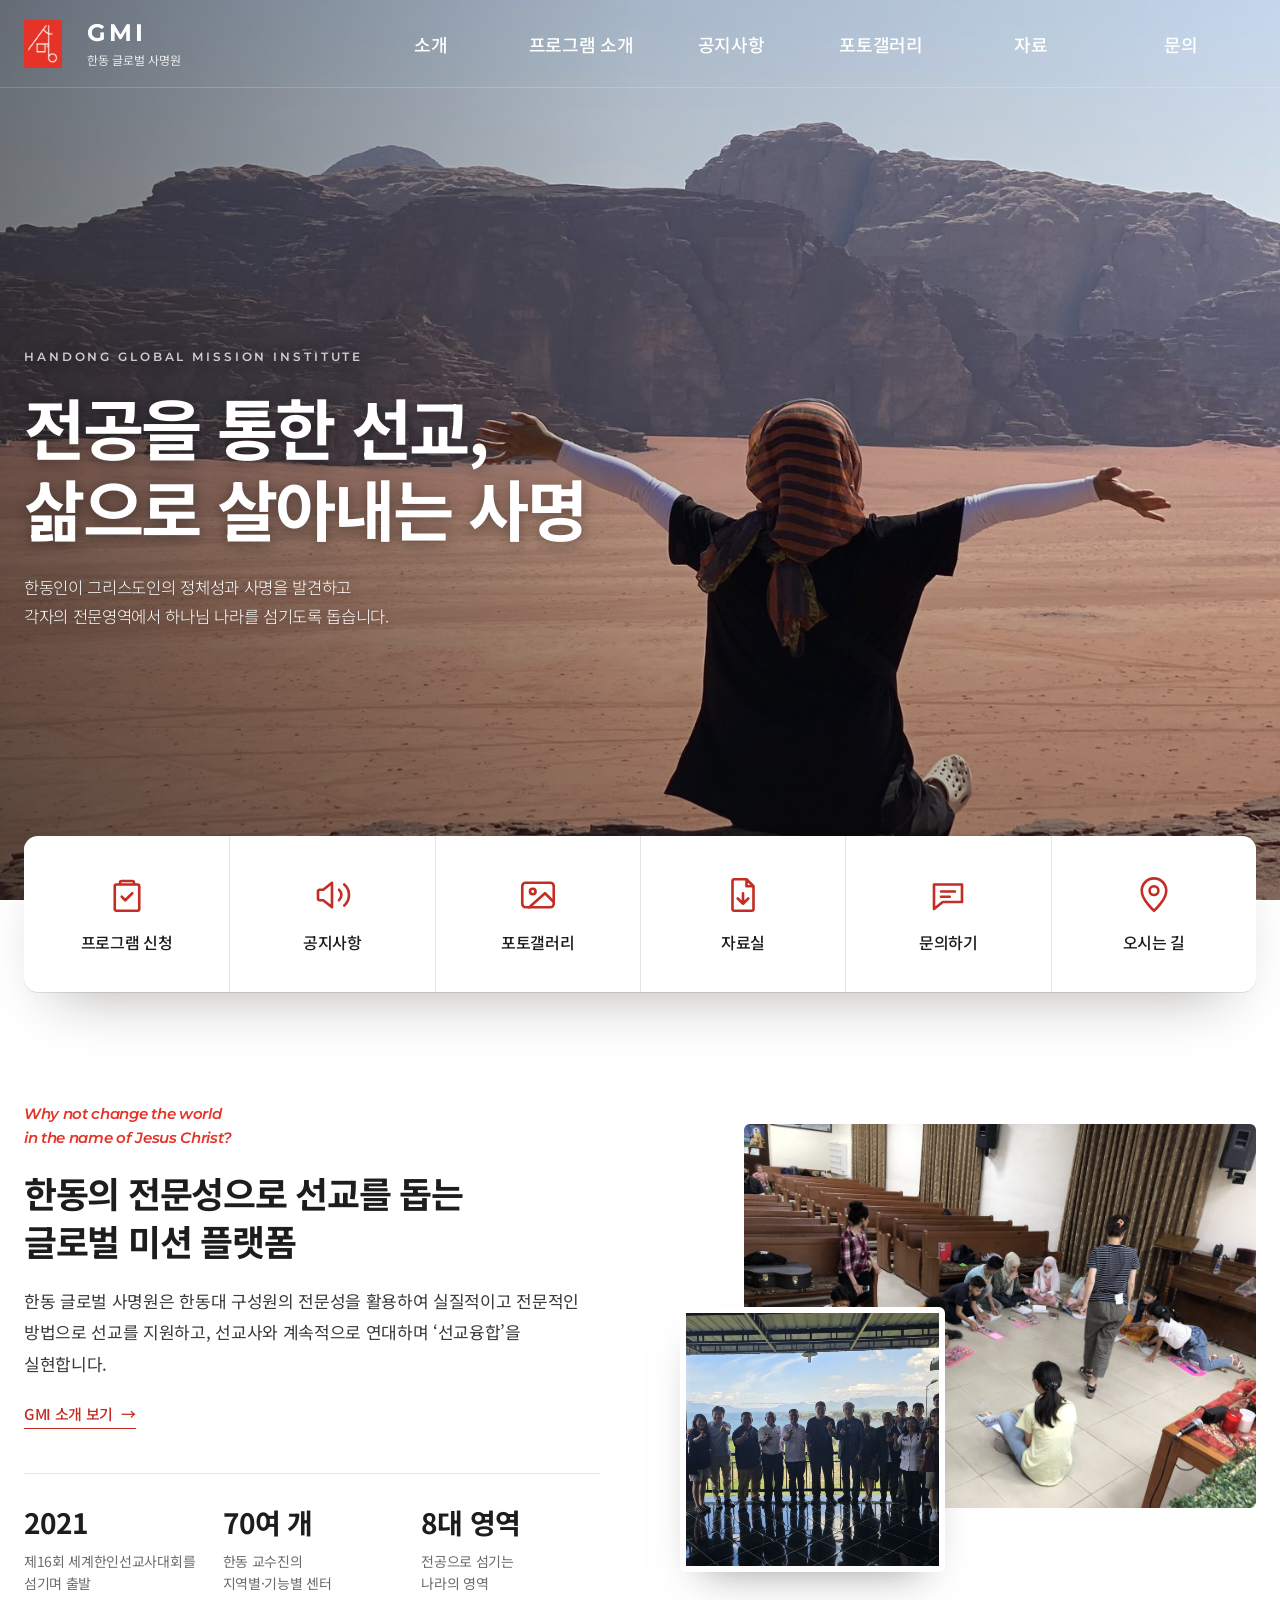
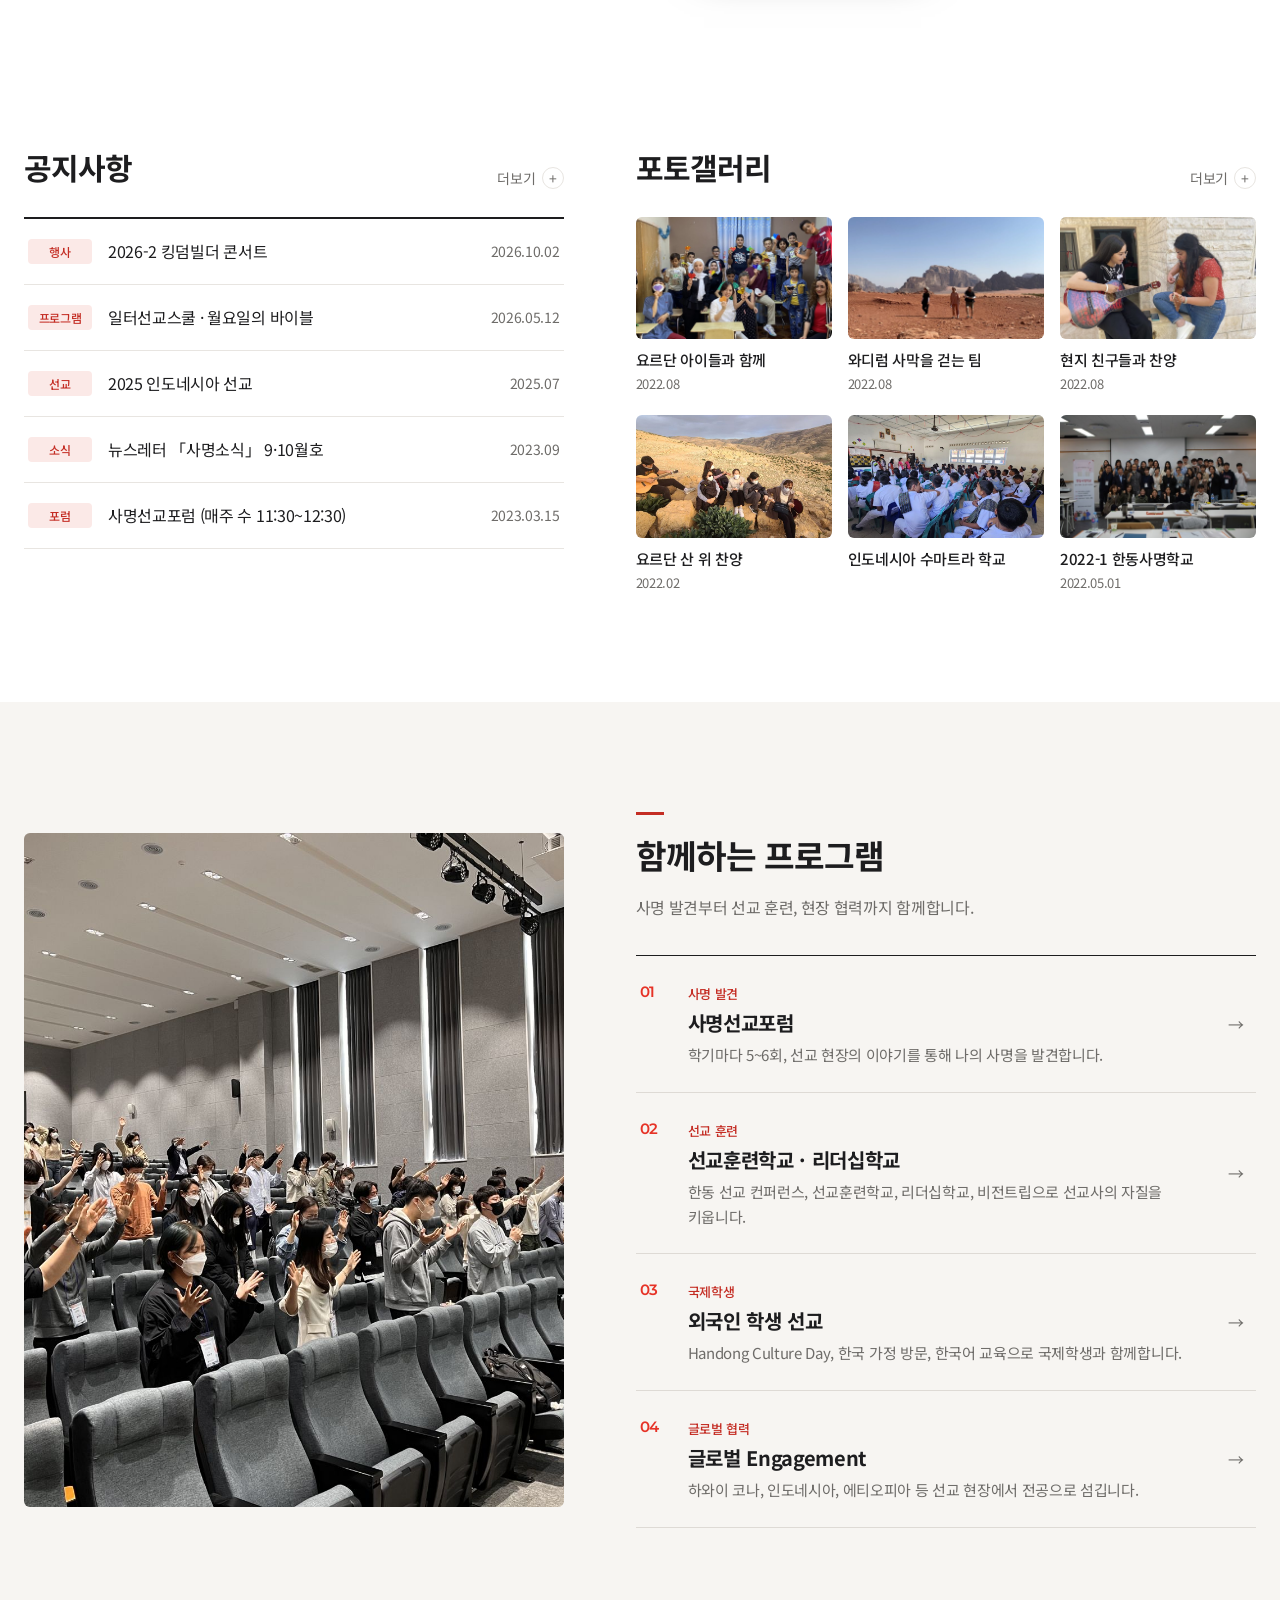
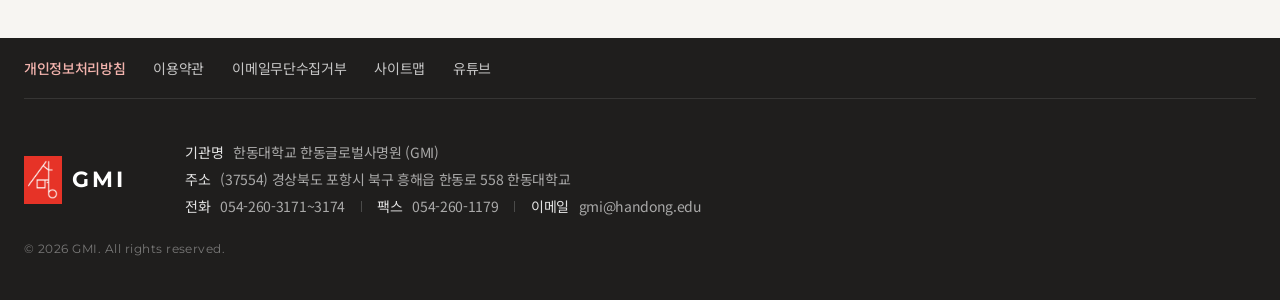
==== commit 516e9234: "메인 슬라이드 버튼(사명원 소개·프로그램 보기·공지사항 보기) 제거 Co-Authored-By: Claude Opus 5.5 <noreply@anthropic.com> Claude" ====
--- a/index.html
+++ b/index.html
@@ -93,7 +93,6 @@
         <p class="eyebrow">Handong Global Mission Institute</p>
         <h1>전공을 통한 선교,<br />삶으로 살아내는 사명</h1>
         <p class="lead">한동인이 그리스도인의 정체성과 사명을 발견하고 <br />각자의 전문영역에서 하나님 나라를 섬기도록 돕습니다.</p>
-        <a href="about.html" class="btn">사명원 소개</a>
       </div>
     </div>
     <div class="slide" data-bg="images/photos/hero-jordan-deadsea.jpg">
@@ -101,7 +100,6 @@
         <p class="eyebrow">Vision Trip</p>
         <h1>열방을 향해 걷는 걸음,<br />비전트립</h1>
         <p class="lead">각 나라의 선교 현장에서 <br />배우고 섬기며 사명을 확인합니다.</p>
-        <a href="#programs" class="btn">프로그램 보기</a>
       </div>
     </div>
     <div class="slide slide--busy" data-bg="images/photos/hero-worship.jpg">
@@ -109,7 +107,6 @@
         <p class="eyebrow">Prayer Movement</p>
         <h1>열방을 품고<br />기도하는 공동체</h1>
         <p class="lead">심야기도와 새벽기도, 연합기도회로 <br />캠퍼스에서 선교의 길을 엽니다.</p>
-        <a href="#notice" class="btn">공지사항 보기</a>
       </div>
     </div>
     <div class="slide slide--busy" data-bg="images/photos/hero-jordan-kids-art.jpg">
@@ -117,7 +114,6 @@
         <p class="eyebrow">Global Engagement</p>
         <h1>전공으로 섬기는<br />열방의 현장</h1>
         <p class="lead">하와이 코나, 인도네시아, 에티오피아 등 <br />선교 현장에서 배운 것을 나누고 섬깁니다.</p>
-        <a href="#programs" class="btn">프로그램 보기</a>
       </div>
     </div>
 
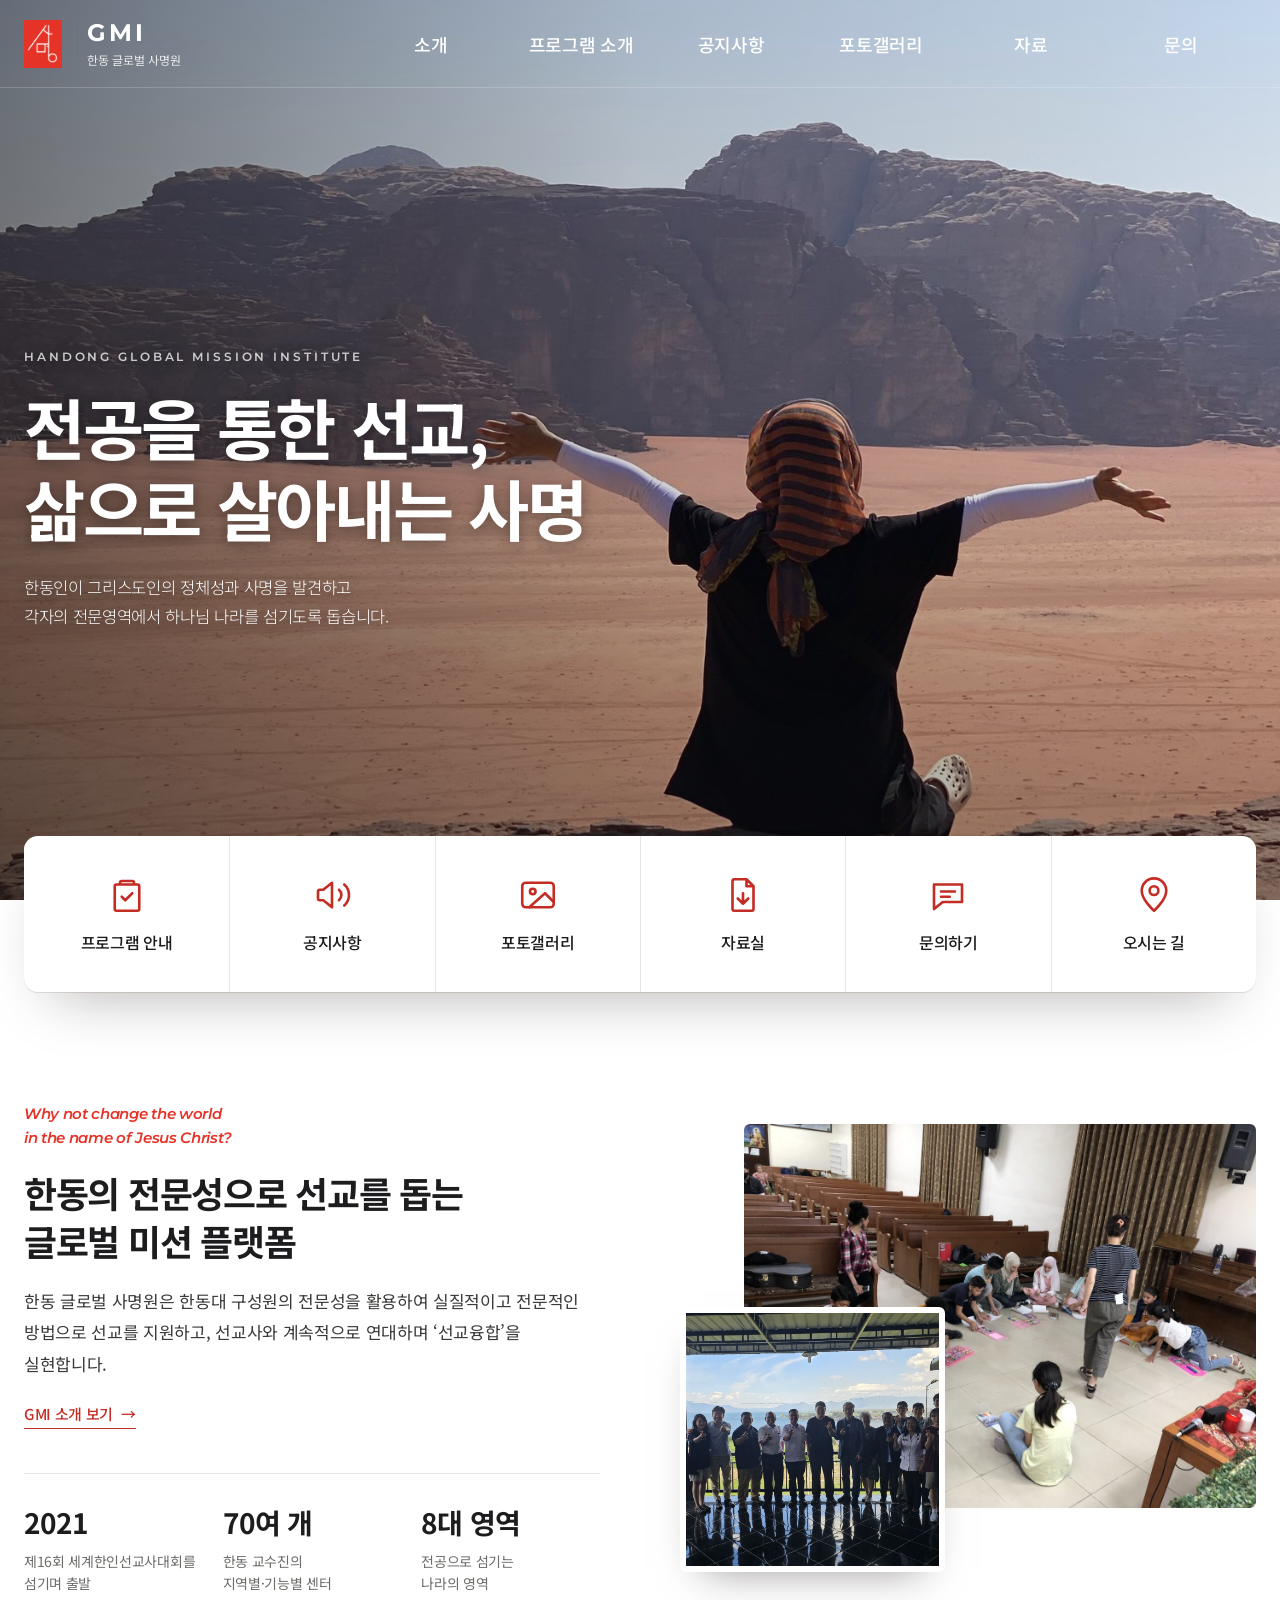
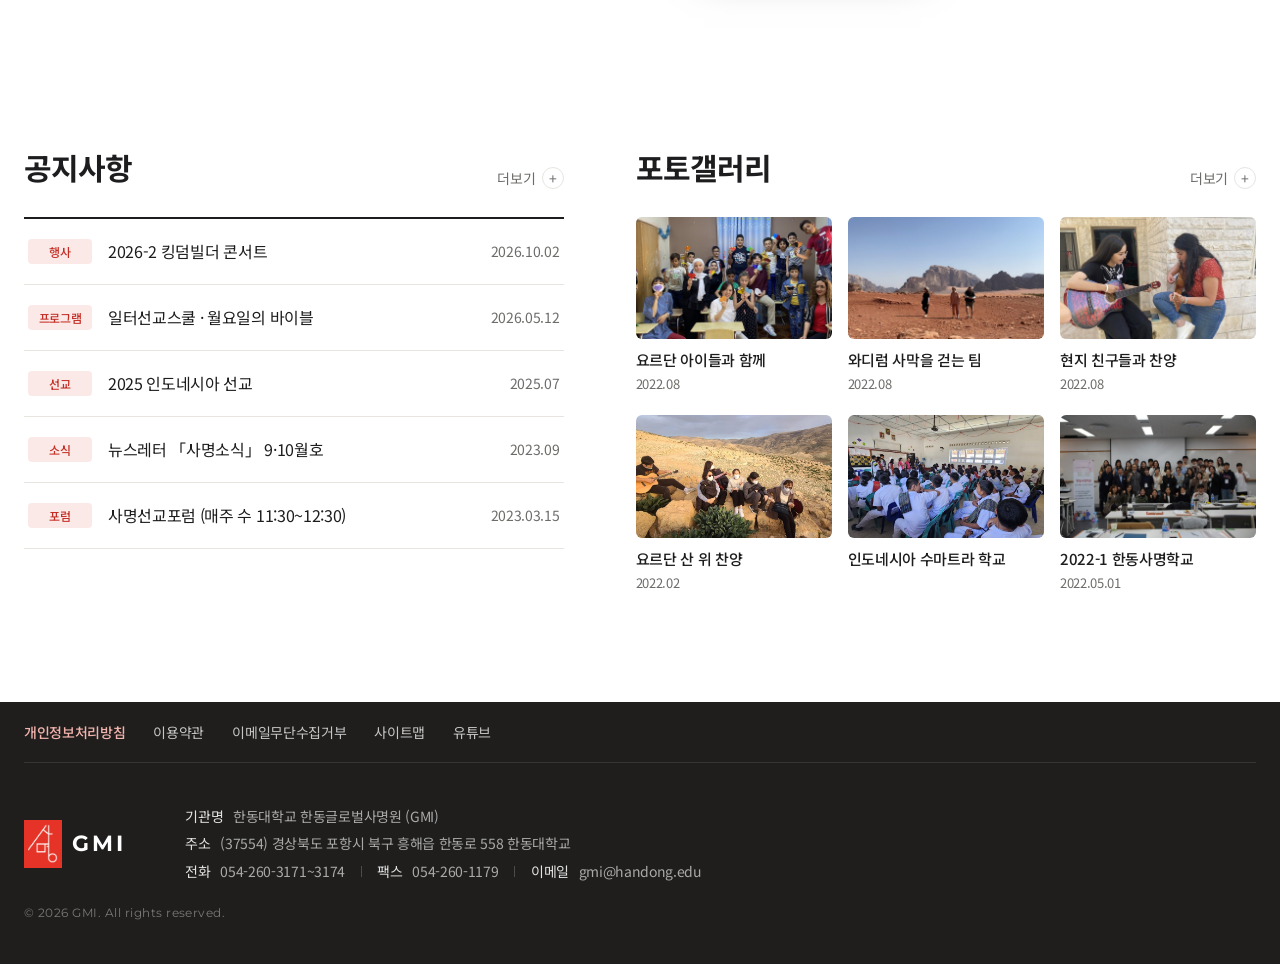
==== commit 2ecf961b: "프로그램 소개 페이지(programs.html) 분리 - 4개 분야: 사명 발견(사명선교포럼·기도 모임), 선교 훈련(한동사명학교·선교훈련학교·   사명리더십학교·일터선교스쿨·Ki" ====
--- a/index.html
+++ b/index.html
@@ -31,11 +31,12 @@
               <li><a href="about.html#location">오시는 길</a></li>
             </ul>
           </li>
-          <li><a href="index.html#programs">프로그램 소개</a>
-            <ul class="sub">
-              <li><a href="index.html#programs">프로그램 안내</a></li>
-              <li><a href="#">연간 일정</a></li>
-              <li><a href="#">신청 방법</a></li>
+          <li><a href="programs.html">프로그램 소개</a>
+            <ul class="sub">
+              <li><a href="programs.html#discover">사명 발견</a></li>
+              <li><a href="programs.html#training">선교 훈련</a></li>
+              <li><a href="programs.html#field">선교 현장</a></li>
+              <li><a href="programs.html#international">국제학생</a></li>
             </ul>
           </li>
           <li><a href="index.html#notice">공지사항</a>
@@ -124,9 +125,9 @@
     <section class="quick" aria-label="바로가기">
       <div class="inner">
         <ul class="quick-list">
-          <li><a href="#">
+          <li><a href="programs.html">
             <svg viewBox="0 0 24 24"><path d="M9 4h6M9 4a1 1 0 0 0-1 1v1h8V5a1 1 0 0 0-1-1M8 6H6a1 1 0 0 0-1 1v13a1 1 0 0 0 1 1h12a1 1 0 0 0 1-1V7a1 1 0 0 0-1-1h-2M9 13l2 2 4-4" /></svg>
-            <span>프로그램 신청</span></a></li>
+            <span>프로그램 안내</span></a></li>
           <li><a href="#notice">
             <svg viewBox="0 0 24 24"><path d="M4 10v4a1 1 0 0 0 1 1h2l5 4V5L7 9H5a1 1 0 0 0-1 1zM16 9a4 4 0 0 1 0 6M19 6a8 8 0 0 1 0 12" /></svg>
             <span>공지사항</span></a></li>
@@ -177,15 +178,15 @@
             <a href="#" class="more">더보기 <span aria-hidden="true">+</span></a>
           </div>
           <ul class="board-list">
-            <li><a href="#">
+            <li><a href="gallery.html#kingdom-2026">
               <span class="tag">행사</span>
               <span class="b-title">2026-2 킹덤빌더 콘서트</span>
               <time datetime="2026-10-02">2026.10.02</time></a></li>
-            <li><a href="#">
+            <li><a href="programs.html#workship">
               <span class="tag">프로그램</span>
               <span class="b-title">일터선교스쿨 · 월요일의 바이블</span>
               <time datetime="2026-05-12">2026.05.12</time></a></li>
-            <li><a href="#">
+            <li><a href="gallery.html#indonesia-2025">
               <span class="tag">선교</span>
               <span class="b-title">2025 인도네시아 선교</span>
               <time datetime="2025-07">2025.07</time></a></li>
@@ -193,7 +194,7 @@
               <span class="tag">소식</span>
               <span class="b-title">뉴스레터 「사명소식」 9·10월호</span>
               <time datetime="2023-09">2023.09</time></a></li>
-            <li><a href="#">
+            <li><a href="programs.html#forum">
               <span class="tag">포럼</span>
               <span class="b-title">사명선교포럼 (매주 수 11:30~12:30)</span>
               <time datetime="2023-03-15">2023.03.15</time></a></li>
@@ -229,36 +230,6 @@
       </div>
     </section>
 
-    <!-- ===== 3. 프로그램 소개 ===== -->
-    <section class="section programs" id="programs">
-      <div class="inner programs-grid">
-        <figure class="programs-photo">
-          <img src="images/gallery/mission-school-2022-1/02.jpg" alt="2022-1 한동사명학교에서 함께 예배하는 학생들" loading="lazy" />
-        </figure>
-        <div>
-          <h2 class="about-title">함께하는 프로그램</h2>
-          <p class="programs-desc">사명 발견부터 선교 훈련, 현장 협력까지 함께합니다.</p>
-          <ol class="program-list">
-            <li><a href="#">
-              <span class="p-target">사명 발견</span>
-              <h3>사명선교포럼</h3>
-              <p>학기마다 5~6회, 선교 현장의 이야기를 통해 나의 사명을 발견합니다.</p></a></li>
-            <li><a href="#">
-              <span class="p-target">선교 훈련</span>
-              <h3>선교훈련학교 · 리더십학교</h3>
-              <p>한동 선교 컨퍼런스, 선교훈련학교, 리더십학교, 비전트립으로 선교사의 자질을 키웁니다.</p></a></li>
-            <li><a href="#">
-              <span class="p-target">국제학생</span>
-              <h3>외국인 학생 선교</h3>
-              <p>Handong Culture Day, 한국 가정 방문, 한국어 교육으로 국제학생과 함께합니다.</p></a></li>
-            <li><a href="#">
-              <span class="p-target">글로벌 협력</span>
-              <h3>글로벌 Engagement</h3>
-              <p>하와이 코나, 인도네시아, 에티오피아 등 선교 현장에서 전공으로 섬깁니다.</p></a></li>
-          </ol>
-        </div>
-      </div>
-    </section>
   </main>
 
   <!-- ===== 4. 하단 정보 ===== -->
--- a/css/style.css
+++ b/css/style.css
@@ -20,7 +20,7 @@
 html, body { background: var(--paper); }
 html { scroll-behavior: smooth; }
 /* 메뉴로 이동했을 때 제목이 고정 헤더에 가려지지 않게 */
-#notice, #gallery, #programs { scroll-margin-top: calc(var(--header-h) + 24px); }
+#notice, #gallery { scroll-margin-top: calc(var(--header-h) + 24px); }
 /* 소개 페이지는 목차 탭 높이만큼 더 띄움 */
 .sub-page main > section[id], .album, .year-group { scroll-margin-top: calc(var(--header-h) + 64px); }
 body {
@@ -263,21 +263,6 @@
 /* =========================================================
    3. 프로그램 소개
    ========================================================= */
-.programs { background: var(--soft); }
-.programs-grid { display: grid; grid-template-columns: 1fr 1.15fr; gap: 72px; align-items: center; }
-.programs-photo img { display: block; width: 100%; aspect-ratio: 4 / 5; object-fit: cover; border-radius: 6px; }
-.programs-desc { margin-top: 16px; font-size: 16px; color: var(--muted); }
-.program-list { list-style: none; counter-reset: pg; margin-top: 36px; border-top: 1px solid var(--ink); }
-.program-list li { counter-increment: pg; border-bottom: 1px solid #dedad5; }
-.program-list a { position: relative; display: block; padding: 24px 48px 24px 52px; transition: background .2s; }
-.program-list a::before { content: "0" counter(pg); position: absolute; left: 4px; top: 26px; font-family: var(--font-en); font-size: 15px; font-weight: 600; color: var(--primary-light); }
-.program-list a::after { content: "→"; position: absolute; right: 12px; top: 50%; transform: translateY(-50%); color: var(--muted); transition: transform .3s var(--ease), color .2s; }
-.program-list a:hover { background: rgba(255,255,255,.7); }
-.program-list a:hover::after { transform: translate(4px, -50%); color: var(--primary); }
-.p-target { font-size: 13px; font-weight: 500; color: var(--primary); }
-.program-list h3 { margin-top: 4px; font-size: 20px; font-weight: 700; }
-.program-list p { margin-top: 6px; font-size: 15px; line-height: 1.65; color: var(--muted); }
-
 /* 메인 소개 */
 .intro { padding-bottom: 40px; }
 .intro-grid { display: grid; grid-template-columns: 1fr 1fr; gap: 80px; align-items: center; }
@@ -433,6 +418,28 @@
 .lb-prev { left: 24px; } .lb-next { right: 24px; }
 .lb-prev svg, .lb-next svg { width: 22px; height: 22px; fill: none; stroke: #fff; stroke-width: 2; }
 .lb-close:hover, .lb-prev:hover, .lb-next:hover { opacity: 1; background: rgba(255,255,255,.08); }
+
+
+/* =========================================================
+   프로그램 소개 페이지
+   ========================================================= */
+.prog-soft { background: var(--soft); }
+.prog-photo { margin-top: 48px; }
+.prog-photo img { display: block; width: 100%; aspect-ratio: 21 / 8; object-fit: cover; border-radius: 6px; }
+.prog-photo figcaption { margin-top: 10px; font-size: 13px; color: var(--muted); }
+.prog-list { margin-top: 48px; border-top: 1px solid var(--ink); }
+.prog { display: grid; grid-template-columns: 1fr 2fr; gap: 80px; padding: 36px 0; border-bottom: 1px solid #dedad5; scroll-margin-top: calc(var(--header-h) + 72px); }
+.prog-name h3 { font-size: 22px; font-weight: 700; letter-spacing: -0.03em; }
+.prog-name p { margin-top: 6px; font-family: var(--font-en); font-size: 13px; font-weight: 500; color: var(--primary); }
+.prog-body > p { font-size: 16px; line-height: 1.85; color: var(--text); }
+.prog-body dl { display: grid; grid-template-columns: 84px 1fr; gap: 10px 16px; margin-top: 18px; font-size: 15px; line-height: 1.65; }
+.prog-body dt { font-weight: 700; color: var(--ink); }
+.prog-body dd { color: var(--muted); }
+.prog-body .text-link { margin-top: 18px; }
+.prog-contact { padding: 72px 0; background: var(--ink); color: rgba(255,255,255,.75); text-align: center; }
+.prog-contact p { font-size: 16px; }
+.prog-contact-info { display: flex; justify-content: center; flex-wrap: wrap; gap: 6px 14px; margin-top: 12px; font-size: 20px; font-weight: 700; color: #fff; }
+.prog-contact-info a:hover { color: var(--primary-light); }
 
 /* =========================================================
    태블릿 / 모바일
@@ -491,8 +498,6 @@
   .quick { margin-top: -36px; }
   .intro-grid { grid-template-columns: 1fr; gap: 48px; }
   .intro-photos { padding: 0 0 48px 40px; }
-  .programs-grid { grid-template-columns: 1fr; gap: 40px; }
-  .programs-photo img { aspect-ratio: 16 / 10; }
 
   .section { padding-block: 72px; }
   .quick-list { grid-template-columns: repeat(3, 1fr); }
@@ -509,6 +514,8 @@
   .sub-tabs a::after { left: 16px; right: 16px; }
   .greeting-grid { grid-template-columns: 1fr; gap: 32px; }
   .about-row { grid-template-columns: 1fr; gap: 28px; }
+  .prog { grid-template-columns: 1fr; gap: 14px; padding: 28px 0; }
+  .prog-photo img { aspect-ratio: 16 / 9; }
   .album-grid { grid-template-columns: repeat(3, 1fr); }
   .gallery-page { padding-top: 48px; }
   .album + .album { margin-top: 64px; }
@@ -529,16 +536,15 @@
   .intro-facts dt { flex-shrink: 0; width: 92px; font-size: 22px; }
   .intro-facts dd { margin-top: 0; }
   .intro-facts br, .intro-motto br { display: none; }
-  .program-list a { padding: 20px 32px 20px 40px; }
-  .program-list a::before { top: 22px; }
-  .program-list h3 { font-size: 17px; }
-  .program-list p { font-size: 14px; }
   .footer-info i { display: block; width: 0; height: 0; margin: 0; }
   .lead br { display: none; }
   .greeting-body p { font-size: 16px; }
   .greeting-quote br { display: none; }
   .purpose-list li { gap: 16px; font-size: 17px; padding: 20px 2px; }
   .album-grid { grid-template-columns: repeat(2, 1fr); gap: 6px; }
+  .prog-body dl { grid-template-columns: 1fr; gap: 2px; }
+  .prog-body dd + dt { margin-top: 10px; }
+  .prog-name h3 { font-size: 20px; }
   .album-head h3 { font-size: 20px; }
   .year-group + .year-group { margin-top: 80px; }
   .year-nav { margin-bottom: 40px; }
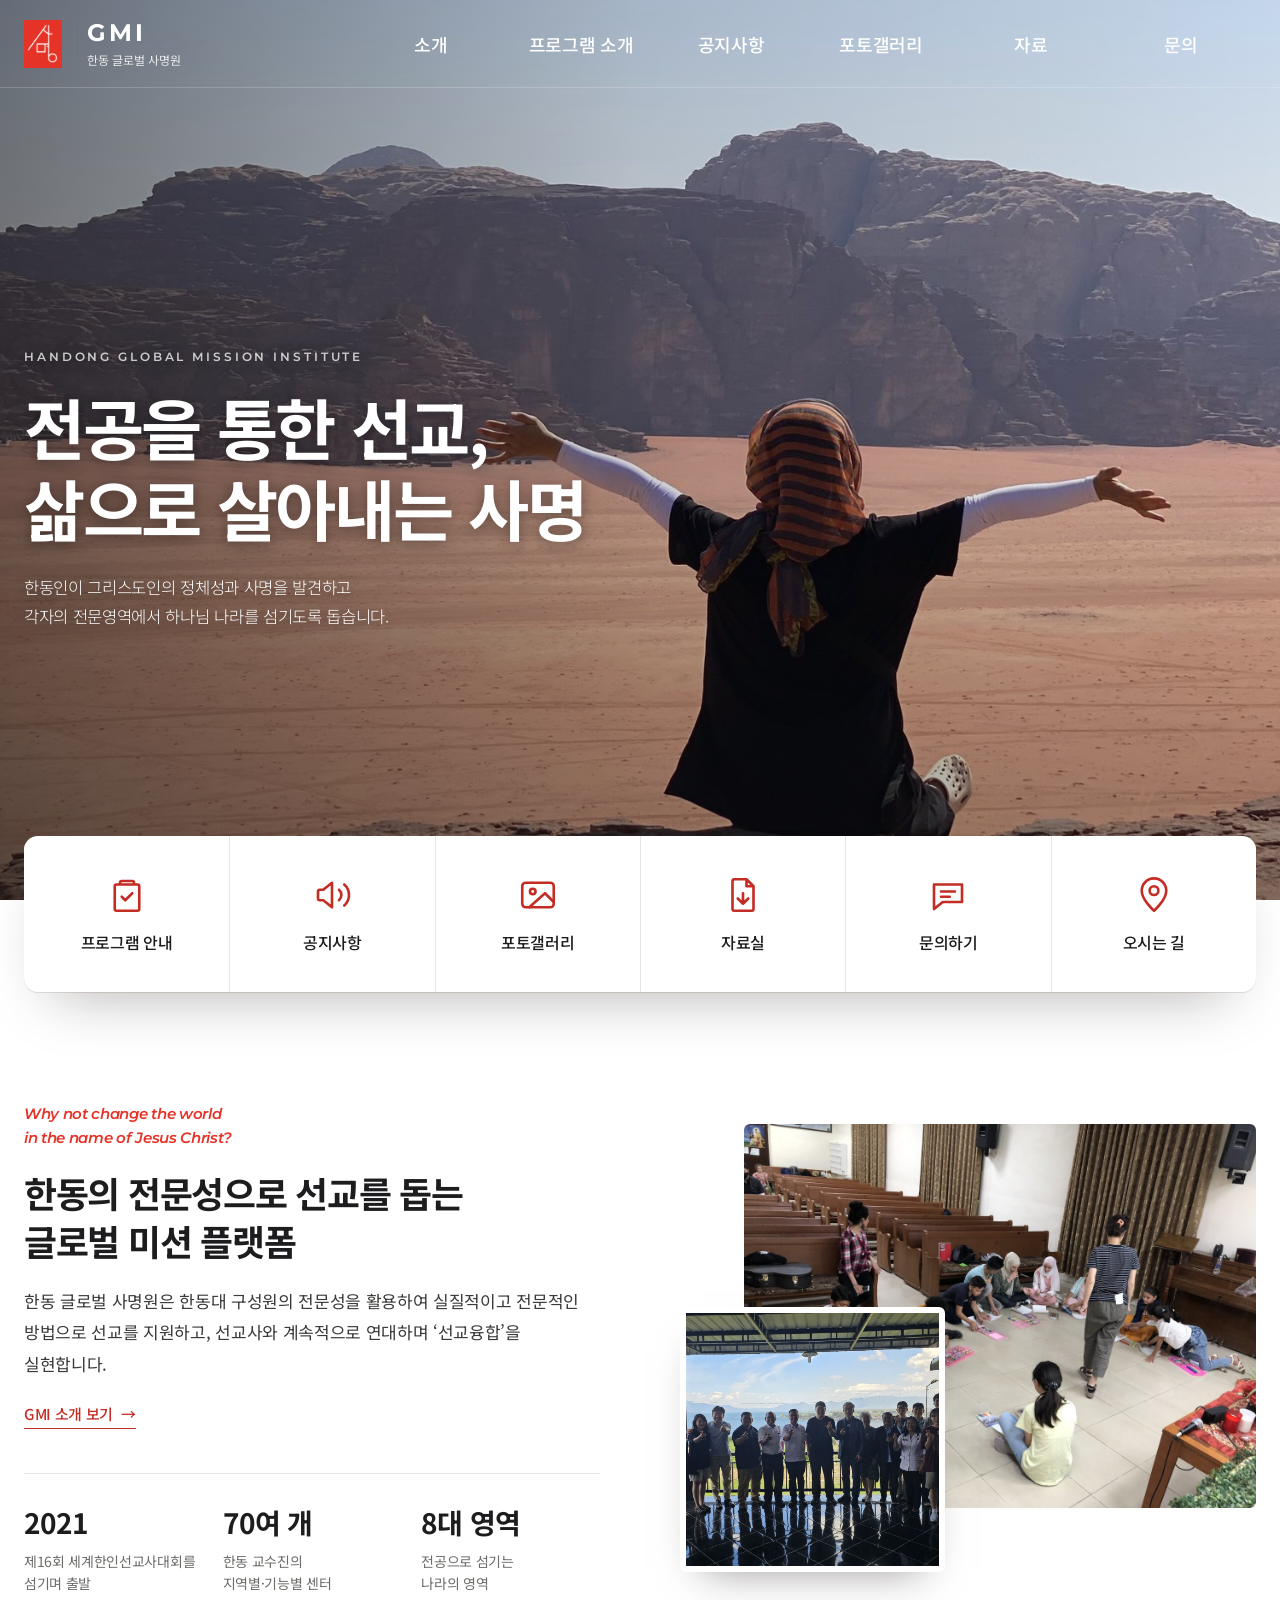
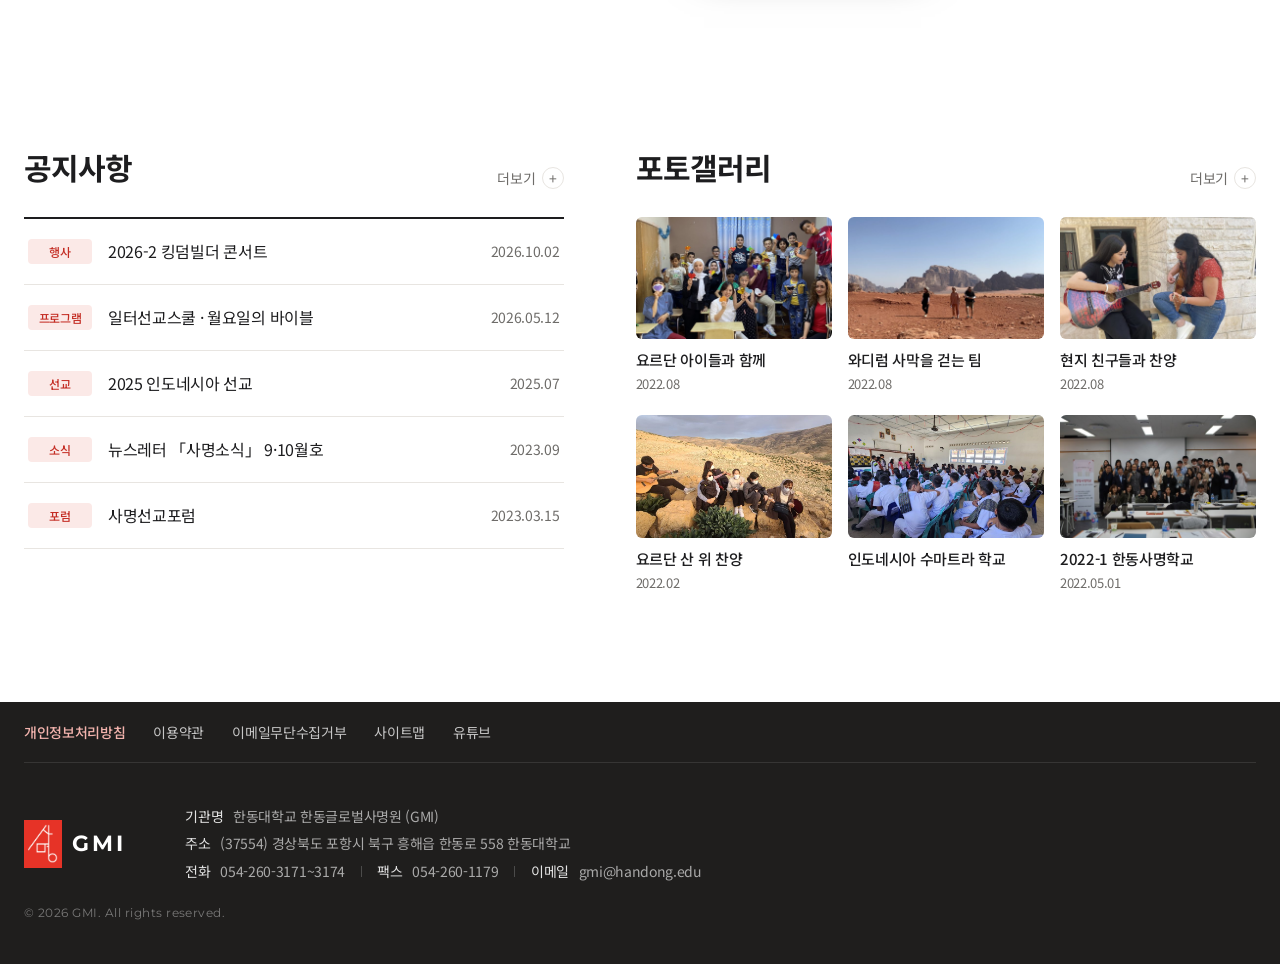
==== commit 2ca8b513: "프로그램 소개에서 요일·시간·횟수 등 운영 일정 제거 - 매주 ○요일, ○주 과정, 시간·장소·문의처 등을 빼고 했던 활동(지난 주제, 진행 시기, 지역 등)만 남김 - 일정 항목" ====
--- a/index.html
+++ b/index.html
@@ -196,7 +196,7 @@
               <time datetime="2023-09">2023.09</time></a></li>
             <li><a href="programs.html#forum">
               <span class="tag">포럼</span>
-              <span class="b-title">사명선교포럼 (매주 수 11:30~12:30)</span>
+              <span class="b-title">사명선교포럼</span>
               <time datetime="2023-03-15">2023.03.15</time></a></li>
           </ul>
         </div>
